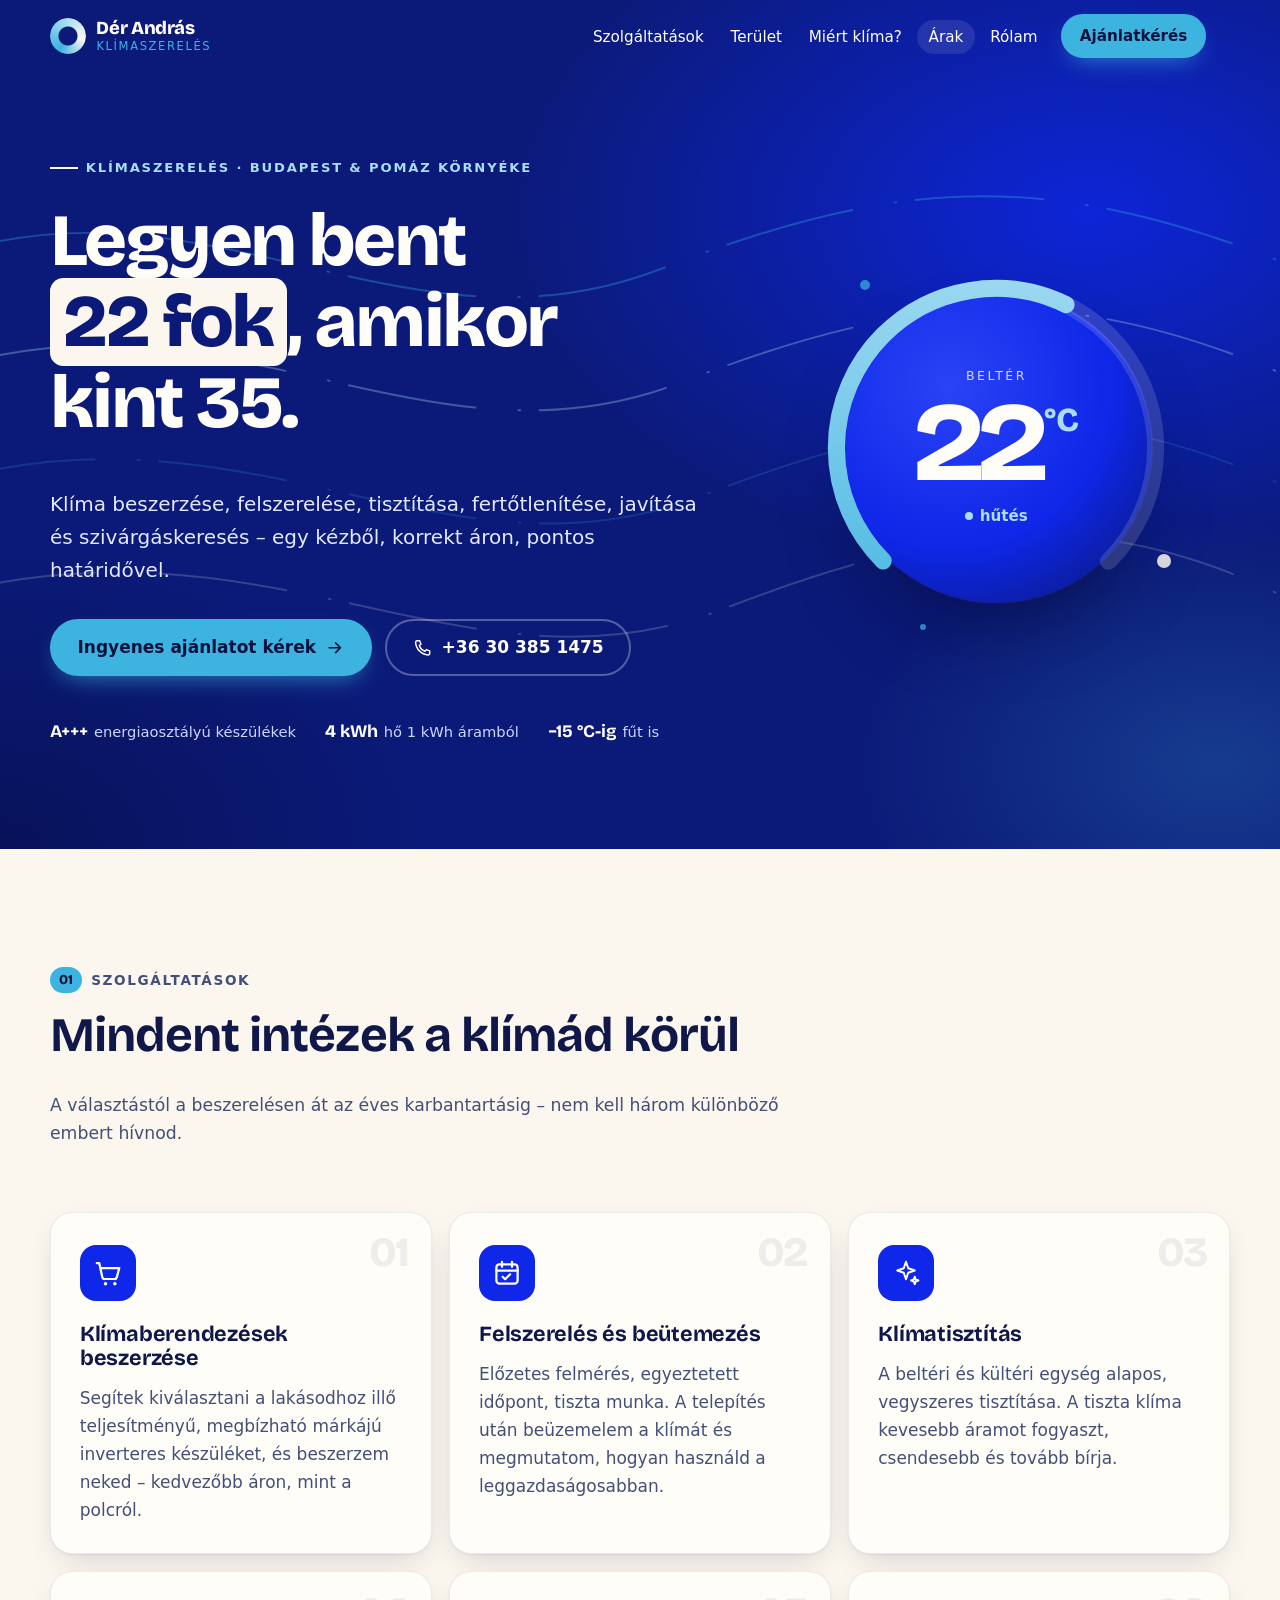
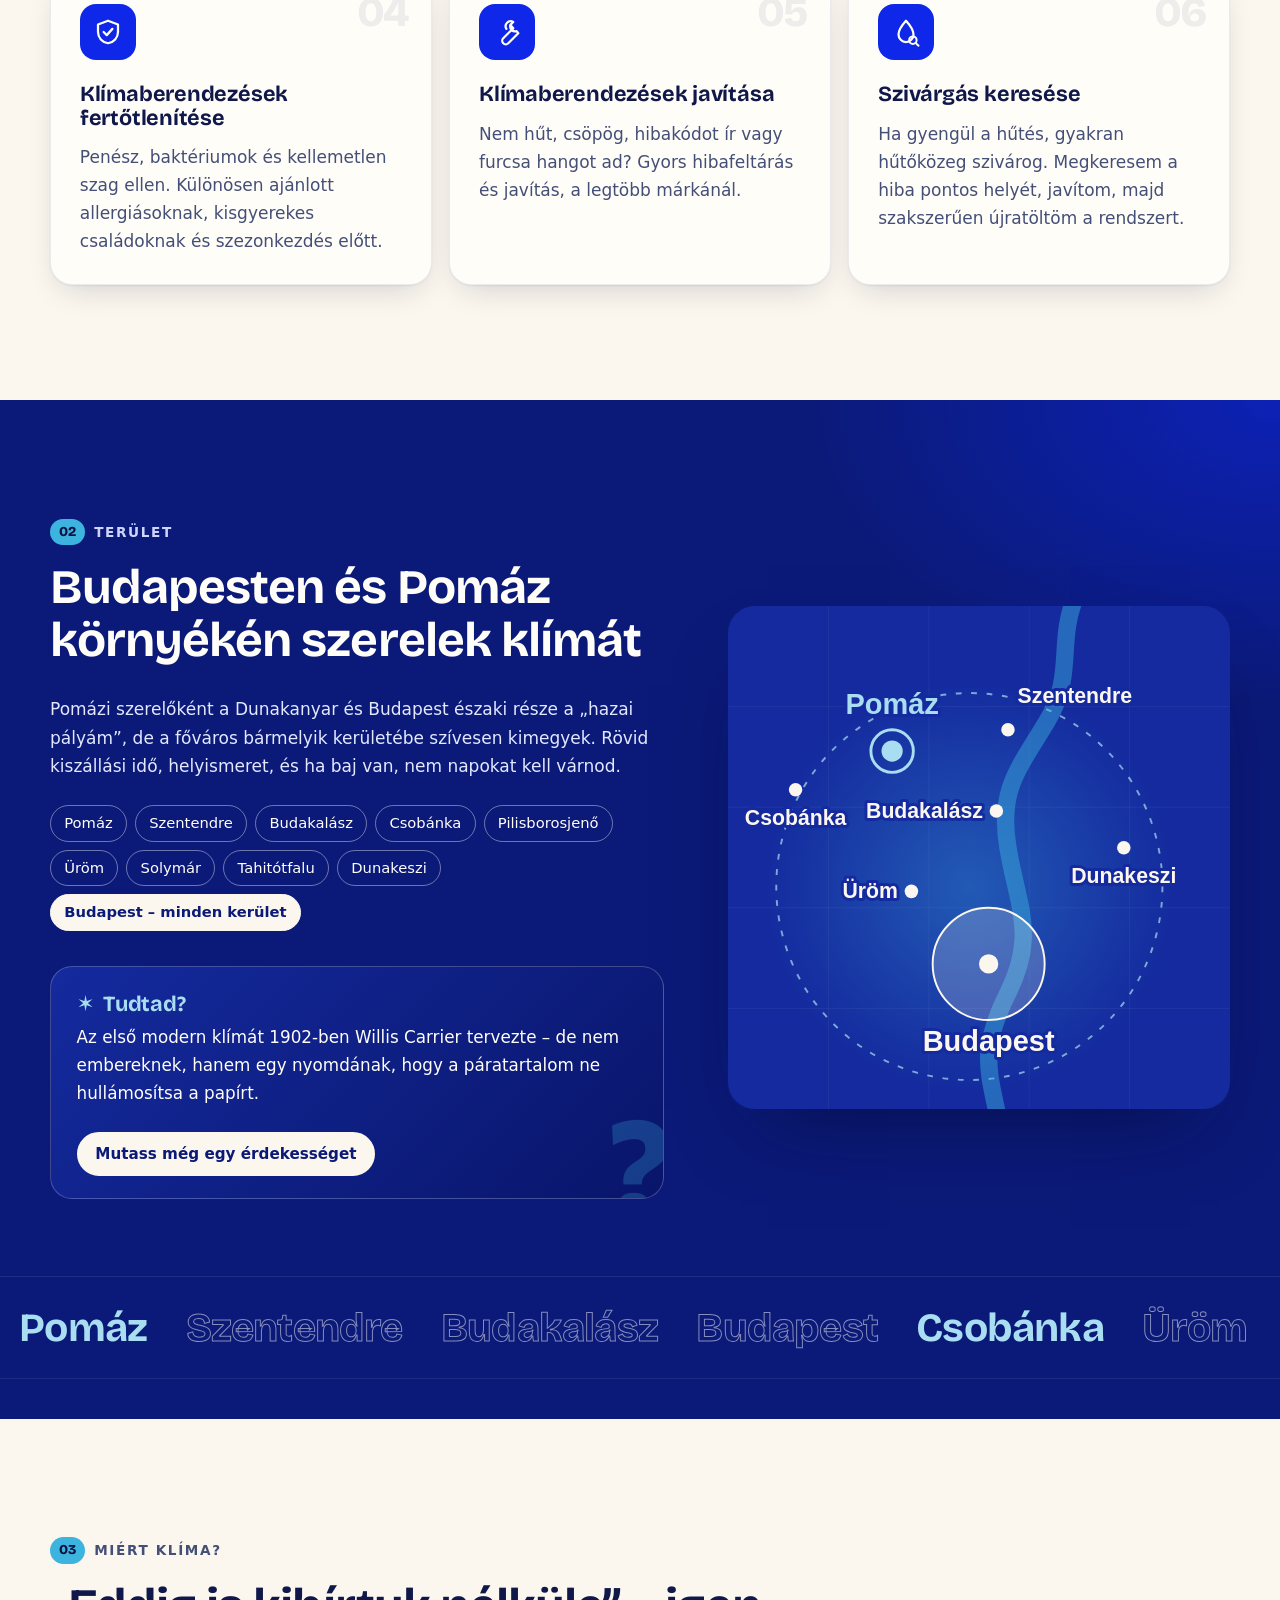
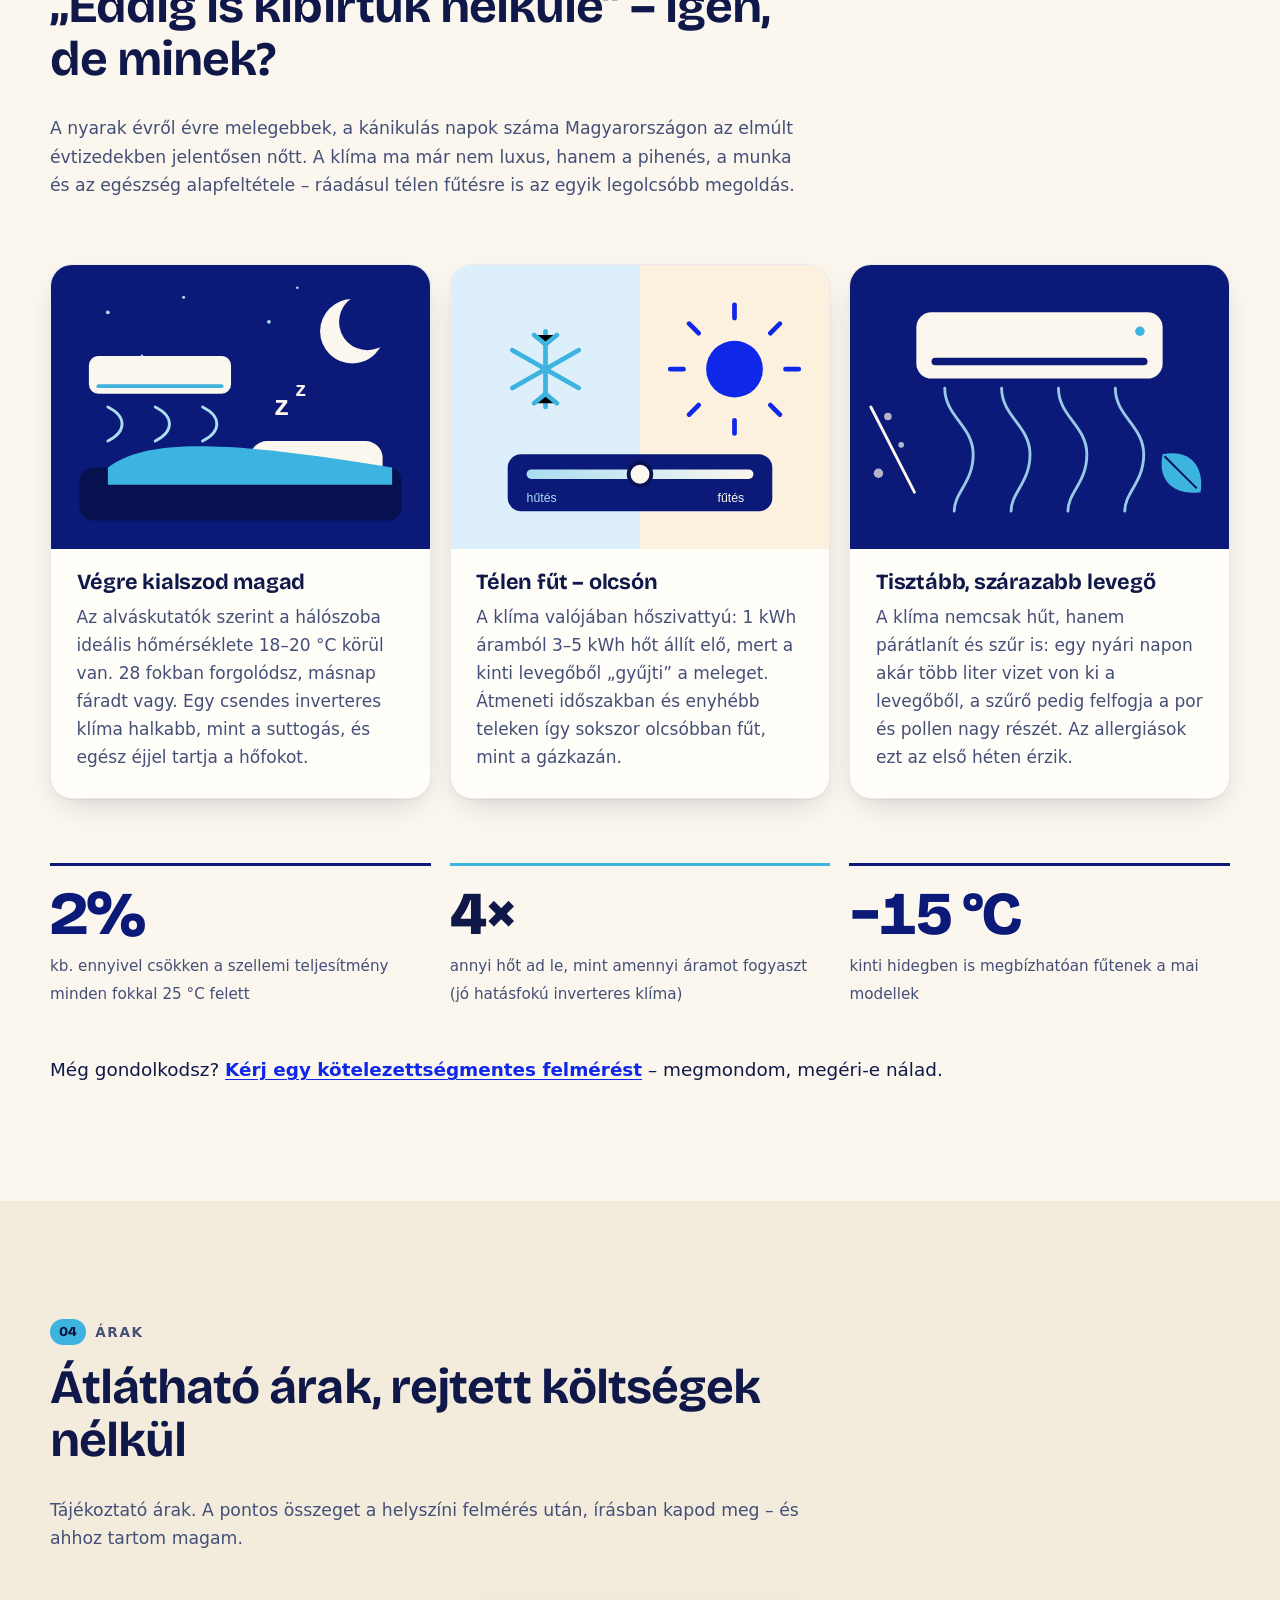
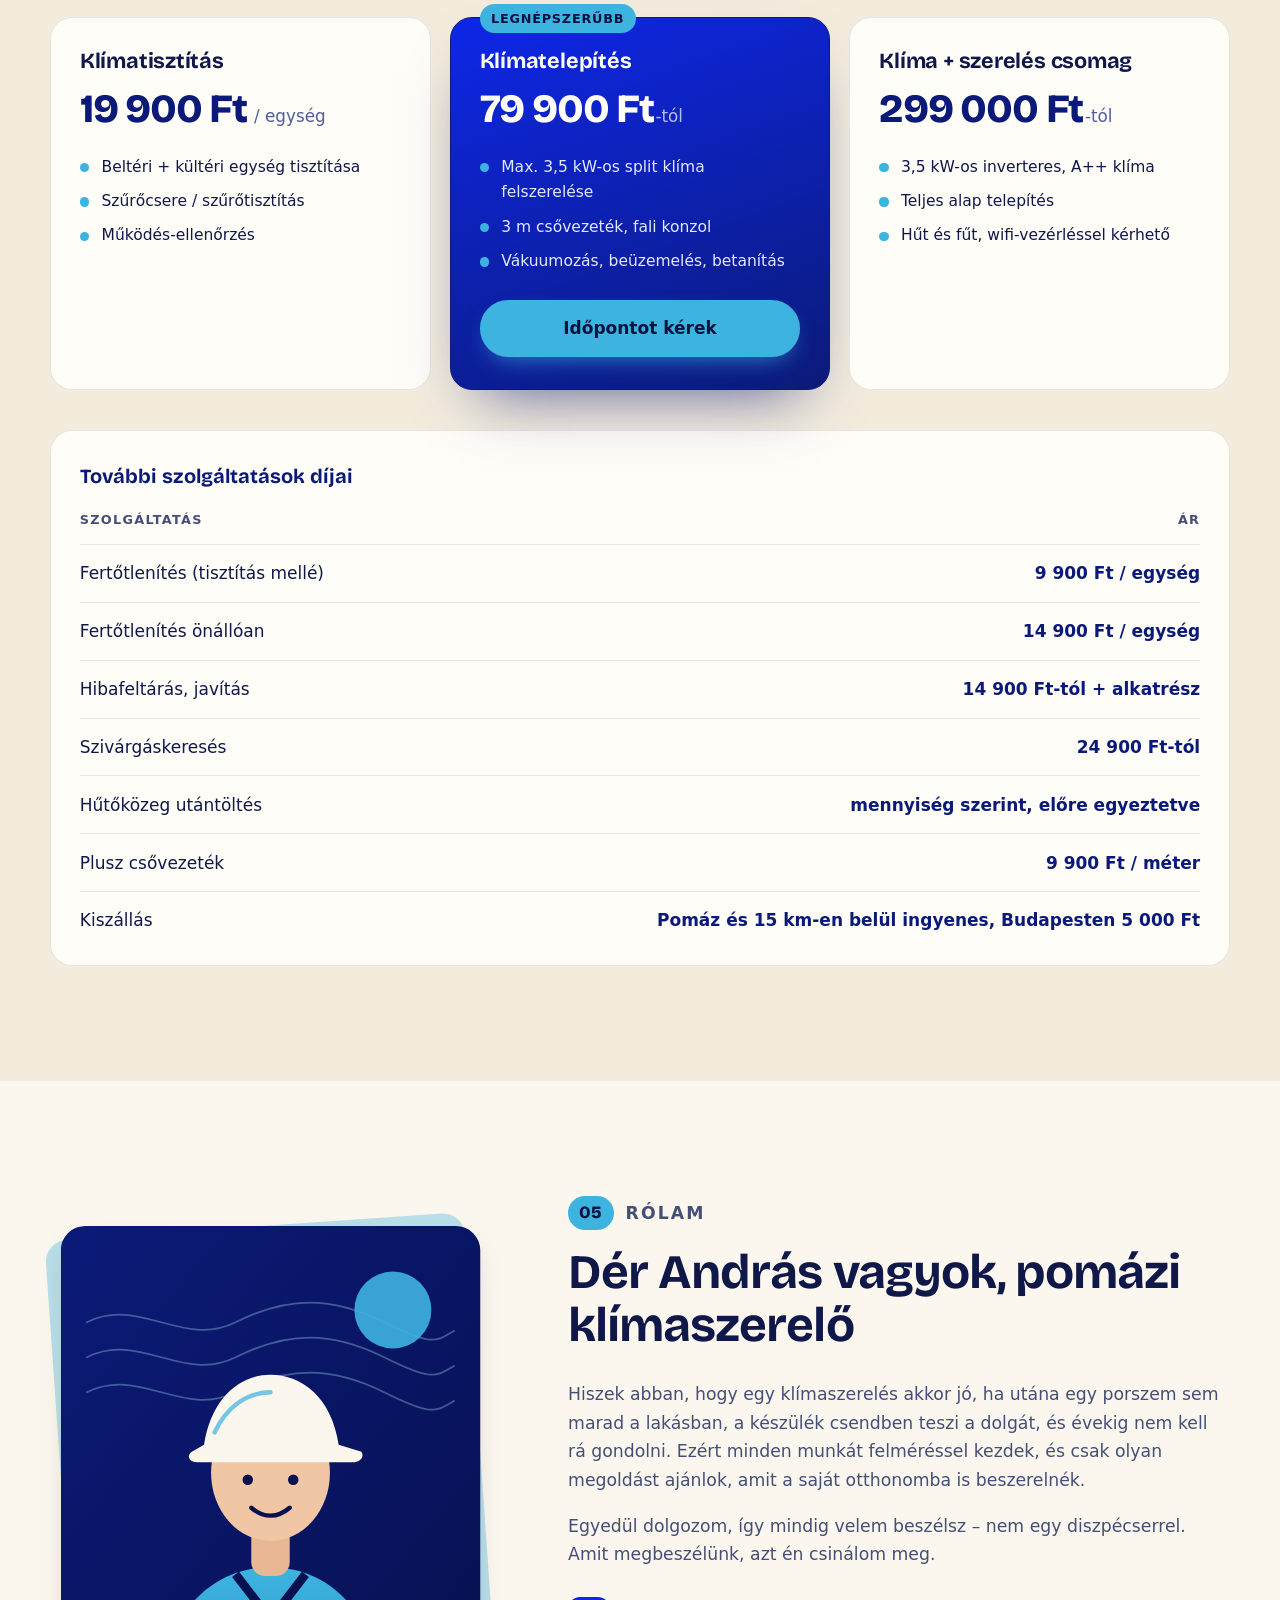
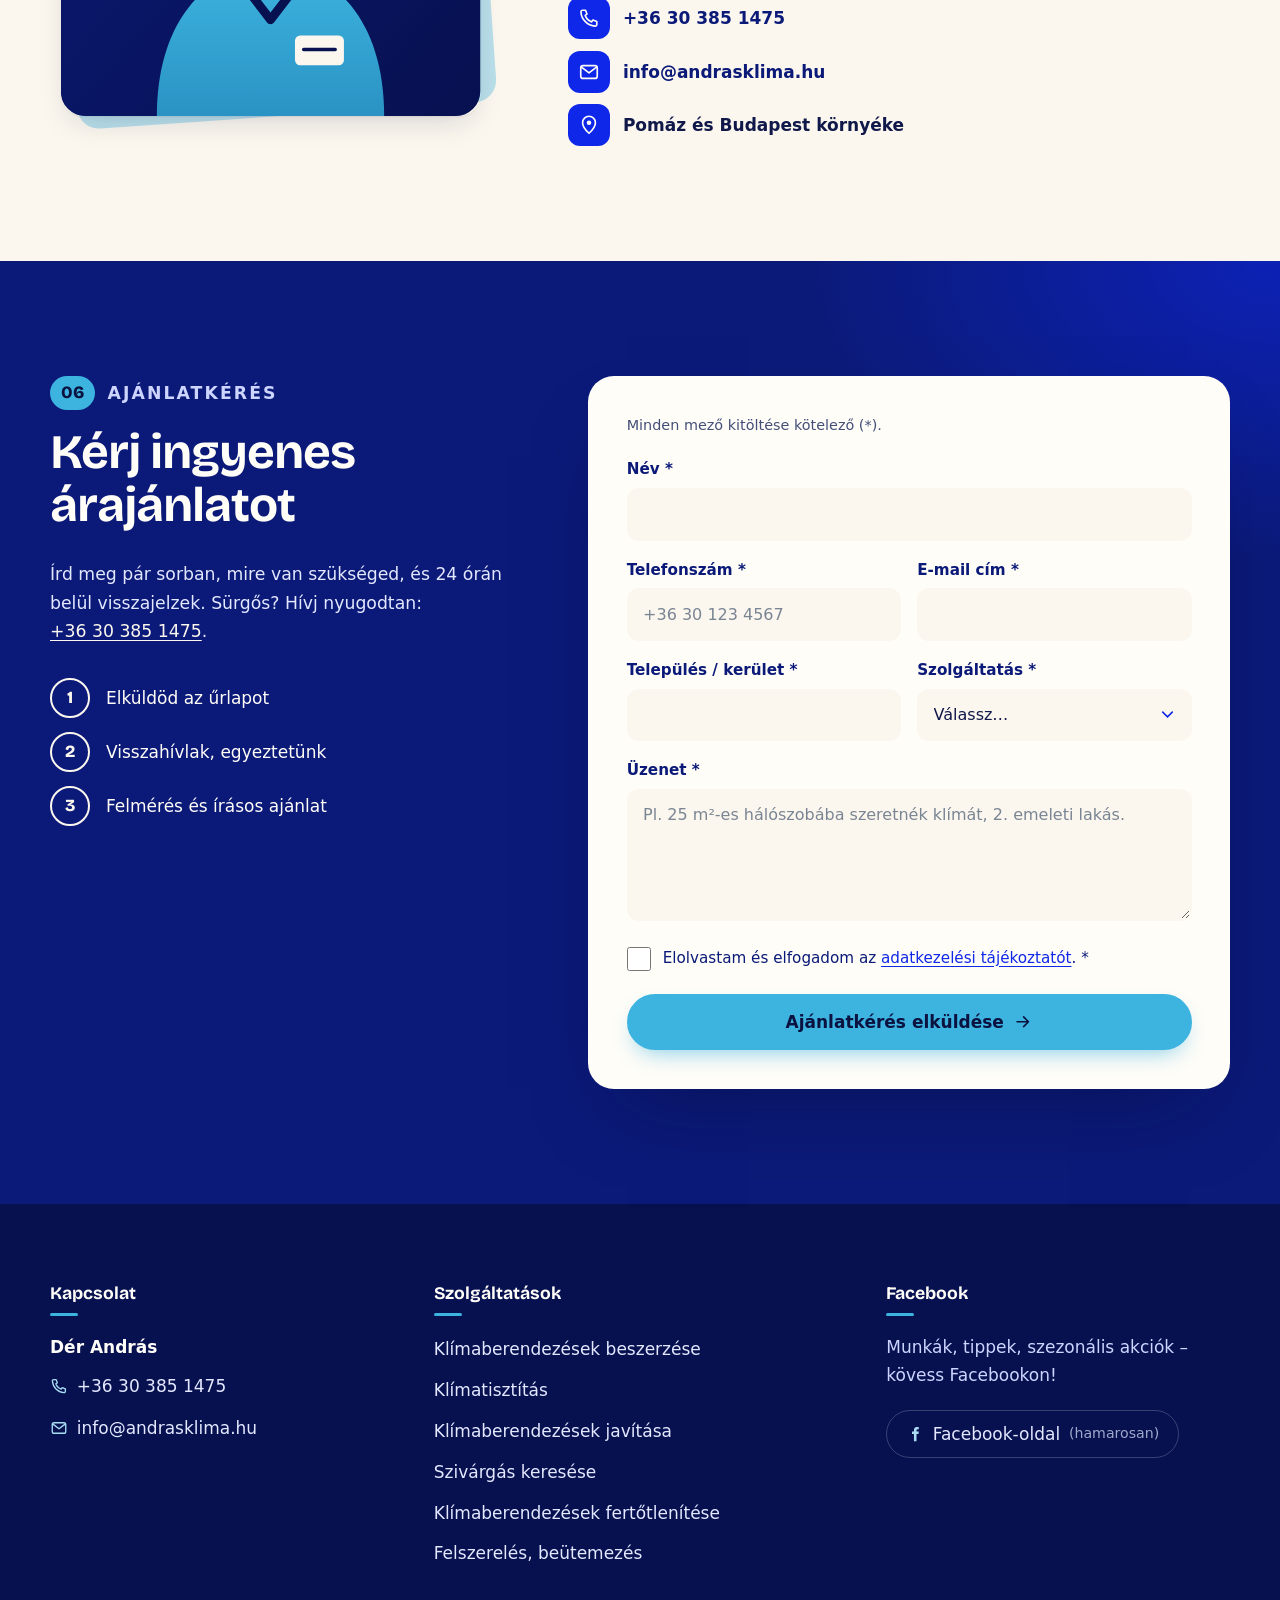
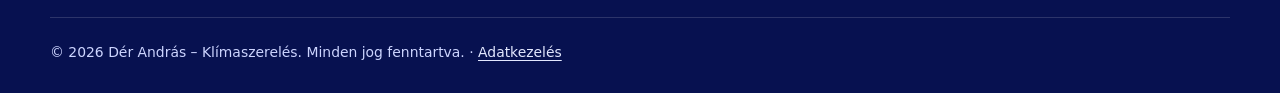
==== index.html @ cb1713b2 "Add files via upload" ====
<!DOCTYPE html>
<html lang="hu">
<head>
  <meta charset="utf-8">
  <meta name="viewport" content="width=device-width, initial-scale=1">
  <title>Klímaszerelés Budapest és Pomáz környékén | Dér András klímaszerelő</title>
  <meta name="description" content="Klíma beszerzése, szerelése, tisztítása, fertőtlenítése, javítása és szivárgáskeresés Budapesten és Pomáz környékén. Kérjen ingyenes árajánlatot Dér Andrástól!">
  <meta name="author" content="Dér András">
  <meta name="theme-color" content="#0B1A78">
  <!-- SEO: ha megvan a végleges domain, írd át mindenhol az andrasklima.hu-t -->
  <link rel="canonical" href="https://andrasklima.hu/">
  <meta property="og:type" content="website">
  <meta property="og:locale" content="hu_HU">
  <meta property="og:title" content="Klímaszerelés Budapest és Pomáz környékén – Dér András">
  <meta property="og:description" content="Beszerzés, szerelés, tisztítás, fertőtlenítés, javítás és szivárgáskeresés egy kézből.">
  <meta property="og:url" content="https://andrasklima.hu/">
  <meta property="og:image" content="https://andrasklima.hu/assets/img/social/og-image.jpg">
  <link rel="icon" href="favicon.svg" type="image/svg+xml">
  <link rel="preload" href="assets/fonts/bricolage-latin.woff2" as="font" type="font/woff2" crossorigin>
  <link rel="stylesheet" href="assets/css/style.css">
  <script>document.documentElement.classList.add('js')</script>
  <script type="application/ld+json">
  {
    "@context": "https://schema.org",
    "@type": "HVACBusiness",
    "name": "Dér András – Klímaszerelés",
    "url": "https://andrasklima.hu/",
    "telephone": "+36303851475",
    "email": "info@andrasklima.hu",
    "image": "https://andrasklima.hu/assets/img/social/og-image.jpg",
    "priceRange": "$$",
    "address": { "@type": "PostalAddress", "addressLocality": "Pomáz", "addressCountry": "HU" },
    "areaServed": ["Budapest", "Pomáz", "Szentendre", "Budakalász", "Csobánka", "Üröm", "Solymár", "Pilisborosjenő", "Tahitótfalu", "Dunakeszi"],
    "founder": { "@type": "Person", "name": "Dér András" }
  }
  </script>
</head>
<body>
  <a class="skip-link" href="#tartalom">Ugrás a tartalomra</a>

  <!-- Ikonkészlet (díszítő, a felolvasók figyelmen kívül hagyják) -->
  <svg width="0" height="0" class="sr-only" aria-hidden="true" focusable="false">
    <symbol id="i-cart" viewBox="0 0 24 24"><path d="M3 4h2l2.4 11.2a2 2 0 0 0 2 1.6h7.7a2 2 0 0 0 2-1.5L21 8H6.2" fill="none" stroke="currentColor" stroke-width="1.8" stroke-linecap="round" stroke-linejoin="round"/><circle cx="10" cy="20.5" r="1.4" fill="currentColor"/><circle cx="17.5" cy="20.5" r="1.4" fill="currentColor"/></symbol>
    <symbol id="i-sparkle" viewBox="0 0 24 24"><path d="M12 3l1.8 5.2L19 10l-5.2 1.8L12 17l-1.8-5.2L5 10l5.2-1.8zM19 15l.8 2.2L22 18l-2.2.8L19 21l-.8-2.2L16 18l2.2-.8z" fill="none" stroke="currentColor" stroke-width="1.6" stroke-linejoin="round"/></symbol>
    <symbol id="i-wrench" viewBox="0 0 24 24"><path d="M14.7 6.3a4 4 0 0 0 5 5L21 13l-8 8a2.8 2.8 0 0 1-4-4l8-8zM14.7 6.3L17 4a4 4 0 0 0-5.5 5.5" fill="none" stroke="currentColor" stroke-width="1.8" stroke-linecap="round" stroke-linejoin="round"/></symbol>
    <symbol id="i-drop" viewBox="0 0 24 24"><path d="M12 3s6 6.6 6 11a6 6 0 0 1-12 0c0-4.4 6-11 6-11z" fill="none" stroke="currentColor" stroke-width="1.8" stroke-linejoin="round"/><circle cx="17.5" cy="18.5" r="3" fill="none" stroke="currentColor" stroke-width="1.6"/><path d="M19.7 20.7L22 23" stroke="currentColor" stroke-width="1.6" stroke-linecap="round"/></symbol>
    <symbol id="i-shield" viewBox="0 0 24 24"><path d="M12 3l8 3v6c0 4.5-3.4 8.3-8 9-4.6-.7-8-4.5-8-9V6z" fill="none" stroke="currentColor" stroke-width="1.8" stroke-linejoin="round"/><path d="M8.5 12l2.5 2.5 4.5-5" fill="none" stroke="currentColor" stroke-width="1.8" stroke-linecap="round" stroke-linejoin="round"/></symbol>
    <symbol id="i-calendar" viewBox="0 0 24 24"><rect x="3.5" y="5" width="17" height="15.5" rx="2.5" fill="none" stroke="currentColor" stroke-width="1.8"/><path d="M3.5 10h17M8 3v4M16 3v4" stroke="currentColor" stroke-width="1.8" stroke-linecap="round"/><path d="M8.5 15l2 2 4-4" fill="none" stroke="currentColor" stroke-width="1.8" stroke-linecap="round" stroke-linejoin="round"/></symbol>
    <symbol id="i-phone" viewBox="0 0 24 24"><path d="M5 3.5h3.2l1.6 4.2-2 1.4a11 11 0 0 0 7.1 7.1l1.4-2 4.2 1.6V19a1.8 1.8 0 0 1-1.9 1.8A16.5 16.5 0 0 1 3.2 5.4 1.8 1.8 0 0 1 5 3.5z" fill="none" stroke="currentColor" stroke-width="1.8" stroke-linejoin="round"/></symbol>
    <symbol id="i-mail" viewBox="0 0 24 24"><rect x="3" y="5" width="18" height="14" rx="2.5" fill="none" stroke="currentColor" stroke-width="1.8"/><path d="M3.5 6.5l8.5 6.5 8.5-6.5" fill="none" stroke="currentColor" stroke-width="1.8" stroke-linejoin="round"/></symbol>
    <symbol id="i-fb" viewBox="0 0 24 24"><path d="M14 8.5V7c0-.8.5-1.2 1.2-1.2H17V2.5h-2.6C11.6 2.5 10.6 4.4 10.6 7v1.5H8V12h2.6v9.5H14V12h2.6l.5-3.5z" fill="currentColor"/></symbol>
    <symbol id="i-arrow" viewBox="0 0 24 24"><path d="M5 12h14M13 6l6 6-6 6" fill="none" stroke="currentColor" stroke-width="2" stroke-linecap="round" stroke-linejoin="round"/></symbol>
    <symbol id="i-pin" viewBox="0 0 24 24"><path d="M12 21s-7-6.2-7-11.5a7 7 0 0 1 14 0C19 14.8 12 21 12 21z" fill="none" stroke="currentColor" stroke-width="1.8"/><circle cx="12" cy="9.5" r="2.5" fill="currentColor"/></symbol>
  </svg>

  <header class="site-header" id="fejlec">
    <div class="wrap header-inner">
      <a class="logo" href="#tartalom" aria-label="Dér András Klímaszerelés – vissza az oldal tetejére">
        <span class="logo-mark" aria-hidden="true"></span>
        <span class="logo-text">Dér András<small>klímaszerelés</small></span>
      </a>

      <nav class="main-nav" id="fomenu" aria-label="Főmenü">
        <ul>
          <li><a href="#szolgaltatasok">Szolgáltatások</a></li>
          <li><a href="#terulet">Terület</a></li>
          <li><a href="#miert-klima">Miért klíma?</a></li>
          <li><a href="#arak">Árak</a></li>
          <li><a href="#rolam">Rólam</a></li>
          <li class="nav-cta-li"><a class="btn btn-small" href="#ajanlatkeres">Ajánlatkérés</a></li>
        </ul>
      </nav>

      <div class="header-tools">
        <a class="icon-btn phone-btn" href="tel:+36303851475" aria-label="Hívás: +36 30 385 1475">
          <svg aria-hidden="true" focusable="false"><use href="#i-phone"/></svg>
        </a>
        <button class="menu-toggle" type="button" aria-expanded="false" aria-controls="fomenu" aria-label="Menü megnyitása">
          <span aria-hidden="true"></span>
        </button>
      </div>
    </div>
  </header>

  <main id="tartalom" tabindex="-1">

    <!-- HERO -->
    <section class="hero" aria-labelledby="hero-cim">
      <div class="hero-air" aria-hidden="true">
        <svg viewBox="0 0 1200 600" preserveAspectRatio="none">
          <path d="M-50 180 C 200 120, 380 260, 620 190 S 1000 120, 1250 200"/>
          <path d="M-50 260 C 220 200, 400 340, 640 270 S 1020 200, 1250 280"/>
          <path d="M-50 340 C 240 280, 420 420, 660 350 S 1040 280, 1250 360"/>
          <path d="M-50 420 C 260 360, 440 500, 680 430 S 1060 360, 1250 440"/>
        </svg>
      </div>
      <div class="wrap hero-grid">
        <div class="hero-copy">
          <p class="eyebrow">Klímaszerelés · Budapest &amp; Pomáz környéke</p>
          <h1 id="hero-cim">Legyen bent <em>22&nbsp;fok</em>, amikor kint 35.</h1>
          <p class="lead">Klíma beszerzése, felszerelése, tisztítása, fertőtlenítése, javítása és szivárgáskeresés – egy kézből, korrekt áron, pontos határidővel.</p>
          <div class="hero-actions">
            <a class="btn" href="#ajanlatkeres">Ingyenes ajánlatot kérek <svg aria-hidden="true" focusable="false"><use href="#i-arrow"/></svg></a>
            <a class="btn btn-ghost" href="tel:+36303851475"><svg aria-hidden="true" focusable="false"><use href="#i-phone"/></svg> +36 30 385 1475</a>
          </div>
          <ul class="hero-facts">
            <li><strong>A+++</strong> energiaosztályú készülékek</li>
            <li><strong>4 kWh</strong> hő 1 kWh áramból</li>
            <li><strong>−15 °C-ig</strong> fűt is</li>
          </ul>
        </div>

        <div class="dial-wrap" aria-hidden="true">
          <div class="dial">
            <svg class="dial-ring" viewBox="0 0 200 200">
              <defs>
                <linearGradient id="dialg" x1="0" y1="1" x2="1" y2="0">
                  <stop offset="0" stop-color="#A9DDF2"/><stop offset="1" stop-color="#3DB3E0"/>
                </linearGradient>
              </defs>
              <circle cx="100" cy="100" r="84" class="dial-track"/>
              <circle cx="100" cy="100" r="84" class="dial-heat"/>
              <circle cx="100" cy="100" r="84" class="dial-cool" stroke="url(#dialg)"/>
            </svg>
            <div class="dial-face">
              <span class="dial-label">beltér</span>
              <span class="dial-temp"><span id="dial-num">35</span><sup>°C</sup></span>
              <span class="dial-mode"><span class="dot"></span> hűtés</span>
            </div>
            <span class="flake f1"></span><span class="flake f2"></span><span class="flake f3"></span>
          </div>
        </div>
      </div>
    </section>

    <!-- SZOLGÁLTATÁSOK -->
    <section class="section" id="szolgaltatasok" aria-labelledby="szolg-cim">
      <div class="wrap">
        <header class="section-head reveal">
          <p class="kicker"><span>01</span> Szolgáltatások</p>
          <h2 id="szolg-cim">Mindent intézek a klímád körül</h2>
          <p>A választástól a beszerelésen át az éves karbantartásig – nem kell három különböző embert hívnod.</p>
        </header>

        <ul class="service-grid" role="list">
          <li class="service-card reveal">
            <svg class="service-icon" aria-hidden="true" focusable="false"><use href="#i-cart"/></svg>
            <h3>Klímaberendezések beszerzése</h3>
            <p>Segítek kiválasztani a lakásodhoz illő teljesítményű, megbízható márkájú inverteres készüléket, és beszerzem neked – kedvezőbb áron, mint a polcról.</p>
          </li>
          <li class="service-card reveal">
            <svg class="service-icon" aria-hidden="true" focusable="false"><use href="#i-calendar"/></svg>
            <h3>Felszerelés és beütemezés</h3>
            <p>Előzetes felmérés, egyeztetett időpont, tiszta munka. A telepítés után beüzemelem a klímát és megmutatom, hogyan használd a leggazdaságosabban.</p>
          </li>
          <li class="service-card reveal">
            <svg class="service-icon" aria-hidden="true" focusable="false"><use href="#i-sparkle"/></svg>
            <h3>Klímatisztítás</h3>
            <p>A beltéri és kültéri egység alapos, vegyszeres tisztítása. A tiszta klíma kevesebb áramot fogyaszt, csendesebb és tovább bírja.</p>
          </li>
          <li class="service-card reveal">
            <svg class="service-icon" aria-hidden="true" focusable="false"><use href="#i-shield"/></svg>
            <h3>Klímaberendezések fertőtlenítése</h3>
            <p>Penész, baktériumok és kellemetlen szag ellen. Különösen ajánlott allergiásoknak, kisgyerekes családoknak és szezonkezdés előtt.</p>
          </li>
          <li class="service-card reveal">
            <svg class="service-icon" aria-hidden="true" focusable="false"><use href="#i-wrench"/></svg>
            <h3>Klímaberendezések javítása</h3>
            <p>Nem hűt, csöpög, hibakódot ír vagy furcsa hangot ad? Gyors hibafeltárás és javítás, a legtöbb márkánál.</p>
          </li>
          <li class="service-card reveal">
            <svg class="service-icon" aria-hidden="true" focusable="false"><use href="#i-drop"/></svg>
            <h3>Szivárgás keresése</h3>
            <p>Ha gyengül a hűtés, gyakran hűtőközeg szivárog. Megkeresem a hiba pontos helyét, javítom, majd szakszerűen újratöltöm a rendszert.</p>
          </li>
        </ul>
      </div>
    </section>

    <!-- TERÜLET + ÉRDEKESSÉG -->
    <section class="section section-dark" id="terulet" aria-labelledby="terulet-cim">
      <div class="wrap area-grid">
        <div class="area-copy reveal">
          <p class="kicker"><span>02</span> Terület</p>
          <h2 id="terulet-cim">Budapesten és Pomáz környékén szerelek klímát</h2>
          <p>Pomázi szerelőként a Dunakanyar és Budapest északi része a „hazai pályám”, de a főváros bármelyik kerületébe szívesen kimegyek. Rövid kiszállási idő, helyismeret, és ha baj van, nem napokat kell várnod.</p>
          <ul class="town-list" aria-label="Kiemelt települések">
            <li>Pomáz</li><li>Szentendre</li><li>Budakalász</li><li>Csobánka</li><li>Pilisborosjenő</li><li>Üröm</li><li>Solymár</li><li>Tahitótfalu</li><li>Dunakeszi</li><li>Budapest – minden kerület</li>
          </ul>

          <div class="funfact" aria-labelledby="funfact-cim">
            <h3 id="funfact-cim"><span aria-hidden="true">✶</span> Tudtad?</h3>
            <p id="funfact-text" aria-live="polite">Az első modern klímát 1902-ben Willis Carrier tervezte – de nem embereknek, hanem egy nyomdának, hogy a páratartalom ne hullámosítsa a papírt.</p>
            <button class="btn btn-small btn-ice" type="button" id="funfact-btn">Mutass még egy érdekességet</button>
          </div>
        </div>
        <figure class="area-map reveal">
          <img src="assets/img/terulet/terkep.svg" width="520" height="520" loading="lazy" decoding="async"
               alt="Vázlatos térkép a kiszállási körzetről: Pomáz, Szentendre, Budakalász, Csobánka, Üröm, Dunakeszi és Budapest.">
        </figure>
      </div>
      <div class="marquee" aria-hidden="true">
        <div class="marquee-track">
          <span>Pomáz</span><span>Szentendre</span><span>Budakalász</span><span>Budapest</span><span>Csobánka</span><span>Üröm</span><span>Solymár</span><span>Pilisborosjenő</span><span>Dunakeszi</span><span>Tahitótfalu</span>
          <span>Pomáz</span><span>Szentendre</span><span>Budakalász</span><span>Budapest</span><span>Csobánka</span><span>Üröm</span><span>Solymár</span><span>Pilisborosjenő</span><span>Dunakeszi</span><span>Tahitótfalu</span>
        </div>
      </div>
    </section>

    <!-- MIÉRT KLÍMA -->
    <section class="section" id="miert-klima" aria-labelledby="miert-cim">
      <div class="wrap">
        <header class="section-head reveal">
          <p class="kicker"><span>03</span> Miért klíma?</p>
          <h2 id="miert-cim">„Eddig is kibírtuk nélküle” – igen, de minek?</h2>
          <p>A nyarak évről évre melegebbek, a kánikulás napok száma Magyarországon az elmúlt évtizedekben jelentősen nőtt. A klíma ma már nem luxus, hanem a pihenés, a munka és az egészség alapfeltétele – ráadásul télen fűtésre is az egyik legolcsóbb megoldás.</p>
        </header>

        <div class="why-grid">
          <article class="why-card reveal">
            <img src="assets/img/miert/alvas.svg" width="400" height="300" loading="lazy" decoding="async"
                 alt="Illusztráció: éjszakai hálószoba, a klíma hűvös levegőt fúj az alvó ember felé.">
            <h3>Végre kialszod magad</h3>
            <p>Az alváskutatók szerint a hálószoba ideális hőmérséklete 18–20 °C körül van. 28 fokban forgolódsz, másnap fáradt vagy. Egy csendes inverteres klíma halkabb, mint a suttogás, és egész éjjel tartja a hőfokot.</p>
          </article>
          <article class="why-card reveal">
            <img src="assets/img/miert/futes.svg" width="400" height="300" loading="lazy" decoding="async"
                 alt="Illusztráció: egy készülék két üzemmóddal – hópehely a hűtéshez, nap a fűtéshez.">
            <h3>Télen fűt – olcsón</h3>
            <p>A klíma valójában hőszivattyú: 1 kWh áramból 3–5 kWh hőt állít elő, mert a kinti levegőből „gyűjti” a meleget. Átmeneti időszakban és enyhébb teleken így sokszor olcsóbban fűt, mint a gázkazán.</p>
          </article>
          <article class="why-card reveal">
            <img src="assets/img/miert/levego.svg" width="400" height="300" loading="lazy" decoding="async"
                 alt="Illusztráció: a klíma szűrőjén átáramló tiszta levegő, a pollen kívül marad.">
            <h3>Tisztább, szárazabb levegő</h3>
            <p>A klíma nemcsak hűt, hanem párátlanít és szűr is: egy nyári napon akár több liter vizet von ki a levegőből, a szűrő pedig felfogja a por és pollen nagy részét. Az allergiások ezt az első héten érzik.</p>
          </article>
        </div>

        <ul class="stat-row reveal" role="list">
          <li><span class="stat-num" data-count="2" data-suffix="%">0%</span><span class="stat-label">kb. ennyivel csökken a szellemi teljesítmény minden fokkal 25 °C felett</span></li>
          <li><span class="stat-num" data-count="4" data-suffix="×">0×</span><span class="stat-label">annyi hőt ad le, mint amennyi áramot fogyaszt (jó hatásfokú inverteres klíma)</span></li>
          <li><span class="stat-num" data-count="15" data-prefix="−" data-suffix=" °C">0 °C</span><span class="stat-label">kinti hidegben is megbízhatóan fűtenek a mai modellek</span></li>
        </ul>
        <p class="why-cta reveal">Még gondolkodsz? <a href="#ajanlatkeres">Kérj egy kötelezettségmentes felmérést</a> – megmondom, megéri-e nálad.</p>
      </div>
    </section>

    <!-- ÁRAK -->
    <section class="section section-paper" id="arak" aria-labelledby="arak-cim">
      <div class="wrap">
        <header class="section-head reveal">
          <p class="kicker"><span>04</span> Árak</p>
          <h2 id="arak-cim">Átlátható árak, rejtett költségek nélkül</h2>
          <p>Tájékoztató árak. A pontos összeget a helyszíni felmérés után, írásban kapod meg – és ahhoz tartom magam.</p>
        </header>

        <div class="price-grid">
          <article class="price-card reveal">
            <h3>Klímatisztítás</h3>
            <p class="price">19 900 Ft<span class="from"> / egység</span></p>
            <ul>
              <li>Beltéri + kültéri egység tisztítása</li>
              <li>Szűrőcsere / szűrőtisztítás</li>
              <li>Működés-ellenőrzés</li>
            </ul>
          </article>
          <article class="price-card price-card-featured reveal">
            <p class="badge">Legnépszerűbb</p>
            <h3>Klímatelepítés</h3>
            <p class="price">79 900 Ft<span class="from">-tól</span></p>
            <ul>
              <li>Max. 3,5 kW-os split klíma felszerelése</li>
              <li>3 m csővezeték, fali konzol</li>
              <li>Vákuumozás, beüzemelés, betanítás</li>
            </ul>
            <a class="btn" href="#ajanlatkeres">Időpontot kérek</a>
          </article>
          <article class="price-card reveal">
            <h3>Klíma + szerelés csomag</h3>
            <p class="price">299 000 Ft<span class="from">-tól</span></p>
            <ul>
              <li>3,5 kW-os inverteres, A++ klíma</li>
              <li>Teljes alap telepítés</li>
              <li>Hűt és fűt, wifi-vezérléssel kérhető</li>
            </ul>
          </article>
        </div>

        <div class="table-wrap reveal">
          <table class="price-table">
            <caption>További szolgáltatások díjai</caption>
            <thead>
              <tr><th scope="col">Szolgáltatás</th><th scope="col">Ár</th></tr>
            </thead>
            <tbody>
              <tr><th scope="row">Fertőtlenítés (tisztítás mellé)</th><td>9 900 Ft / egység</td></tr>
              <tr><th scope="row">Fertőtlenítés önállóan</th><td>14 900 Ft / egység</td></tr>
              <tr><th scope="row">Hibafeltárás, javítás</th><td>14 900 Ft-tól + alkatrész</td></tr>
              <tr><th scope="row">Szivárgáskeresés</th><td>24 900 Ft-tól</td></tr>
              <tr><th scope="row">Hűtőközeg utántöltés</th><td>mennyiség szerint, előre egyeztetve</td></tr>
              <tr><th scope="row">Plusz csővezeték</th><td>9 900 Ft / méter</td></tr>
              <tr><th scope="row">Kiszállás</th><td>Pomáz és 15 km-en belül ingyenes, Budapesten 5 000 Ft</td></tr>
            </tbody>
          </table>
        </div>
      </div>
    </section>

    <!-- RÓLAM -->
    <section class="section" id="rolam" aria-labelledby="rolam-cim">
      <div class="wrap about-grid">
        <figure class="about-photo reveal">
          <img src="assets/img/rolam/andras.svg" width="480" height="560" loading="lazy" decoding="async"
               alt="Dér András klímaszerelő portréja (illusztráció)">
        </figure>
        <div class="about-copy reveal">
          <p class="kicker"><span>05</span> Rólam</p>
          <h2 id="rolam-cim">Dér András vagyok, pomázi klímaszerelő</h2>
          <p>Hiszek abban, hogy egy klímaszerelés akkor jó, ha utána egy porszem sem marad a lakásban, a készülék csendben teszi a dolgát, és évekig nem kell rá gondolni. Ezért minden munkát felméréssel kezdek, és csak olyan megoldást ajánlok, amit a saját otthonomba is beszerelnék.</p>
          <p>Egyedül dolgozom, így mindig velem beszélsz – nem egy diszpécserrel. Amit megbeszélünk, azt én csinálom meg.</p>
          <ul class="contact-list" role="list">
            <li><svg aria-hidden="true" focusable="false"><use href="#i-phone"/></svg><a href="tel:+36303851475">+36 30 385 1475</a></li>
            <li><svg aria-hidden="true" focusable="false"><use href="#i-mail"/></svg><a href="mailto:info@andrasklima.hu">info@andrasklima.hu</a></li>
            <li><svg aria-hidden="true" focusable="false"><use href="#i-pin"/></svg><span>Pomáz és Budapest környéke</span></li>
          </ul>
        </div>
      </div>
    </section>

    <!-- AJÁNLATKÉRÉS -->
    <section class="section section-dark" id="ajanlatkeres" aria-labelledby="ajanlat-cim">
      <div class="wrap form-grid">
        <div class="form-intro reveal">
          <p class="kicker"><span>06</span> Ajánlatkérés</p>
          <h2 id="ajanlat-cim">Kérj ingyenes árajánlatot</h2>
          <p>Írd meg pár sorban, mire van szükséged, és 24 órán belül visszajelzek. Sürgős? Hívj nyugodtan: <a href="tel:+36303851475">+36 30 385 1475</a>.</p>
          <ol class="steps">
            <li>Elküldöd az űrlapot</li>
            <li>Visszahívlak, egyeztetünk</li>
            <li>Felmérés és írásos ajánlat</li>
          </ol>
        </div>

        <div class="form-card reveal">
          <form id="ajanlat-form" action="send.php" method="post" novalidate>
            <p class="form-note">Minden mező kitöltése kötelező <span aria-hidden="true">(*)</span>.</p>

            <div class="field">
              <label for="nev">Név <span aria-hidden="true">*</span></label>
              <input id="nev" name="nev" type="text" autocomplete="name" required minlength="2" maxlength="80" aria-describedby="nev-hiba">
              <p class="field-error" id="nev-hiba"></p>
            </div>

            <div class="field-row">
              <div class="field">
                <label for="telefon">Telefonszám <span aria-hidden="true">*</span></label>
                <input id="telefon" name="telefon" type="tel" autocomplete="tel" inputmode="tel" required pattern="[0-9 \+\(\)\/\-]{7,20}" placeholder="+36 30 123 4567" aria-describedby="telefon-hiba">
                <p class="field-error" id="telefon-hiba"></p>
              </div>
              <div class="field">
                <label for="email">E-mail cím <span aria-hidden="true">*</span></label>
                <input id="email" name="email" type="email" autocomplete="email" required maxlength="120" aria-describedby="email-hiba">
                <p class="field-error" id="email-hiba"></p>
              </div>
            </div>

            <div class="field-row">
              <div class="field">
                <label for="telepules">Település / kerület <span aria-hidden="true">*</span></label>
                <input id="telepules" name="telepules" type="text" autocomplete="address-level2" required maxlength="80" aria-describedby="telepules-hiba">
                <p class="field-error" id="telepules-hiba"></p>
              </div>
              <div class="field">
                <label for="szolgaltatas">Szolgáltatás <span aria-hidden="true">*</span></label>
                <select id="szolgaltatas" name="szolgaltatas" required aria-describedby="szolgaltatas-hiba">
                  <option value="">Válassz…</option>
                  <option>Klímaberendezés beszerzése</option>
                  <option>Klíma felszerelése, beütemezése</option>
                  <option>Klímatisztítás</option>
                  <option>Klíma fertőtlenítése</option>
                  <option>Klíma javítása</option>
                  <option>Szivárgás keresése</option>
                  <option>Egyéb / még nem tudom</option>
                </select>
                <p class="field-error" id="szolgaltatas-hiba"></p>
              </div>
            </div>

            <div class="field">
              <label for="uzenet">Üzenet <span aria-hidden="true">*</span></label>
              <textarea id="uzenet" name="uzenet" rows="4" required minlength="10" maxlength="2000" placeholder="Pl. 25 m²-es hálószobába szeretnék klímát, 2. emeleti lakás." aria-describedby="uzenet-hiba"></textarea>
              <p class="field-error" id="uzenet-hiba"></p>
            </div>

            <!-- Spamcsapda: embereknek rejtett mező. Ha ki van töltve, robot küldte. -->
            <div class="hp-field" aria-hidden="true">
              <label for="weboldal">Weboldal (ezt hagyd üresen)</label>
              <input id="weboldal" name="weboldal" type="text" tabindex="-1" autocomplete="off">
            </div>
            <input type="hidden" name="ts" id="ts" value="">

            <div class="field field-check">
              <input id="adatkezeles" name="adatkezeles" type="checkbox" value="igen" required aria-describedby="adatkezeles-hiba">
              <label for="adatkezeles">Elolvastam és elfogadom az <a href="adatkezeles.html">adatkezelési tájékoztatót</a>. <span aria-hidden="true">*</span></label>
              <p class="field-error" id="adatkezeles-hiba"></p>
            </div>

            <button class="btn btn-block" type="submit" id="kuldes-gomb">
              <span class="btn-label">Ajánlatkérés elküldése</span>
              <svg aria-hidden="true" focusable="false"><use href="#i-arrow"/></svg>
            </button>
            <p class="form-status" id="form-status" role="status" aria-live="polite"></p>
          </form>

          <div class="form-success" id="form-success" tabindex="-1" hidden>
            <div class="success-icon" aria-hidden="true">
              <svg viewBox="0 0 52 52"><circle cx="26" cy="26" r="24"/><path d="M15 27l7 7 15-16"/></svg>
            </div>
            <h3>Köszönöm, megkaptam az üzeneted!</h3>
            <p>24 órán belül jelentkezem a megadott telefonszámon vagy e-mailben. Ha sürgős, hívj: <a href="tel:+36303851475">+36 30 385 1475</a>.</p>
            <button class="btn btn-small btn-ice" type="button" id="uj-uzenet">Új üzenet írása</button>
          </div>
        </div>
      </div>
    </section>
  </main>

  <footer class="site-footer">
    <div class="wrap footer-grid">
      <section aria-labelledby="f-kapcsolat">
        <h2 id="f-kapcsolat" class="footer-title">Kapcsolat</h2>
        <ul role="list">
          <li><strong>Dér András</strong></li>
          <li><a href="tel:+36303851475"><svg aria-hidden="true" focusable="false"><use href="#i-phone"/></svg>+36 30 385 1475</a></li>
          <li><a href="mailto:info@andrasklima.hu"><svg aria-hidden="true" focusable="false"><use href="#i-mail"/></svg>info@andrasklima.hu</a></li>
        </ul>
      </section>
      <section aria-labelledby="f-szolg">
        <h2 id="f-szolg" class="footer-title">Szolgáltatások</h2>
        <ul role="list">
          <li><a href="#szolgaltatasok">Klímaberendezések beszerzése</a></li>
          <li><a href="#szolgaltatasok">Klímatisztítás</a></li>
          <li><a href="#szolgaltatasok">Klímaberendezések javítása</a></li>
          <li><a href="#szolgaltatasok">Szivárgás keresése</a></li>
          <li><a href="#szolgaltatasok">Klímaberendezések fertőtlenítése</a></li>
          <li><a href="#szolgaltatasok">Felszerelés, beütemezés</a></li>
        </ul>
      </section>
      <section aria-labelledby="f-fb">
        <h2 id="f-fb" class="footer-title">Facebook</h2>
        <p>Munkák, tippek, szezonális akciók – kövess Facebookon!</p>
        <!-- FACEBOOK: ide írd be a végleges linket a href-be -->
        <a class="fb-link" href="#" aria-label="Dér András Klímaszerelés Facebook-oldala (hamarosan)">
          <svg aria-hidden="true" focusable="false"><use href="#i-fb"/></svg> Facebook-oldal <small>(hamarosan)</small>
        </a>
      </section>
    </div>
    <div class="wrap copyright">
      <p>© <span id="ev">2026</span> Dér András – Klímaszerelés. Minden jog fenntartva. · <a href="adatkezeles.html">Adatkezelés</a></p>
    </div>
  </footer>

  <script src="assets/js/main.js" defer></script>
</body>
</html>
---- assets/css/style.css ----
/* =========================================================
   Dér András – Klímaszerelés | egyetlen stíluslap
   Tartalom: 1. Alapok  2. Fejléc  3. Hero  4. Szekciók
   5. Szolgáltatások  6. Terület  7. Miért klíma  8. Árak
   9. Rólam  10. Űrlap  11. Lábléc  12. Animációk  13. Reszponzív
   ========================================================= */

@font-face {
  font-family: "Bricolage";
  src: url("../fonts/bricolage-latin.woff2") format("woff2");
  font-weight: 200 800; font-display: swap;
  unicode-range: U+0000-00FF, U+0131, U+0152-0153, U+02BB-02BC, U+02C6, U+02DA, U+02DC, U+2000-206F, U+20AC, U+2122, U+2191, U+2193, U+2212, U+2215, U+FEFF, U+FFFD;
}
@font-face {
  font-family: "Bricolage";
  src: url("../fonts/bricolage-latin-ext.woff2") format("woff2");
  font-weight: 200 800; font-display: swap;
  unicode-range: U+0100-02BA, U+02BD-02C5, U+02C7-02CC, U+02CE-02D7, U+02DD-02FF, U+1E00-1E9F, U+20A0-20AB, U+20AD-20C0, U+2C60-2C7F, U+A720-A7FF;
}

/* ---------- 1. Alapok ---------- */
:root {
  /* Márkaszínek – ha változtatnál, itt elég */
  --ink: #0B1A78;          /* mély sötétkék (hátterek, címsorok) */
  --ink-2: #09156A;        /* még mélyebb */
  --ink-3: #142A9E;        /* sötétkék, világosabb */
  --ink-deep: #071150;     /* lábléc */
  --brand: #0E27E8;        /* élénk márkakék (kiemelések) */
  --ice: #3DB3E0;          /* világoskék (kiemelés) */
  --ice-soft: #A9DDF2;     /* világoskék, halvány */
  --teal: #3DB3E0;
  --teal-text: #0E27E8;    /* linkek világos háttéren */
  --heat: #3DB3E0;         /* kiemelő gombszín */
  --heat-dark: #0E27E8;
  --on-accent: #0A1240;    /* szöveg világoskék háttéren */
  --paper: #FBF7EE;        /* krémfehér */
  --paper-2: #F3ECDD;      /* krém, sötétebb */
  --white: #FFFDF8;
  --text: #10184A;
  --muted: #444F78;
  --on-dark: #E3E8FF;      /* szöveg kék háttéren */
  --on-dark-muted: #CDD5FF;
  --danger: #B42318;
  --focus: #0E27E8;
  --radius: 22px;
  --radius-sm: 12px;
  --shadow: 0 1px 2px rgba(16,24,74,.06), 0 12px 32px -12px rgba(16,24,74,.22);
  --font-head: "Bricolage", ui-sans-serif, system-ui, "Segoe UI", sans-serif;
  --font-body: ui-sans-serif, system-ui, -apple-system, "Segoe UI", Roboto, "Helvetica Neue", Arial, sans-serif;
  --wrap: 1180px;
  --header-h: 72px;
}

*, *::before, *::after { box-sizing: border-box; }
html { scroll-behavior: smooth; scroll-padding-top: calc(var(--header-h) + 12px); -webkit-text-size-adjust: 100%; }
body {
  margin: 0; font-family: var(--font-body); font-size: clamp(1rem, .96rem + .2vw, 1.0625rem);
  line-height: 1.65; color: var(--text); background: var(--paper);
  -webkit-font-smoothing: antialiased; overflow-x: hidden;
}
img, svg { display: block; max-width: 100%; height: auto; }
h1, h2, h3 { font-family: var(--font-head); line-height: 1.1; margin: 0 0 .6em; letter-spacing: -.02em; font-weight: 700; }
h1 { font-size: clamp(2.4rem, 1.4rem + 4.6vw, 4.6rem); font-weight: 800; letter-spacing: -.035em; }
h2 { font-size: clamp(1.9rem, 1.3rem + 2.4vw, 3rem); }
h3 { font-size: clamp(1.15rem, 1.05rem + .4vw, 1.35rem); letter-spacing: -.01em; }
p { margin: 0 0 1em; }
a { color: var(--teal-text); text-underline-offset: 3px; }
a[href^="tel:"] { white-space: nowrap; }
a:hover { text-decoration-thickness: 2px; }
ul, ol { margin: 0; padding: 0; }
ul[role="list"], .town-list, .hero-facts, .main-nav ul, .price-card ul { list-style: none; }
figure { margin: 0; }
button { font: inherit; cursor: pointer; }

:focus-visible { outline: 3px solid var(--focus); outline-offset: 3px; border-radius: 6px; }
.sr-only { position: absolute !important; width: 1px; height: 1px; overflow: hidden; clip: rect(0 0 0 0); white-space: nowrap; }
.skip-link {
  position: absolute; left: 12px; top: -60px; z-index: 100; background: var(--ice); color: var(--on-accent);
  padding: .7em 1.1em; border-radius: 10px; font-weight: 700; text-decoration: none; transition: top .2s;
}
.skip-link:focus { top: 12px; }
main:focus { outline: none; }

.wrap { width: min(100% - 2.5rem, var(--wrap)); margin-inline: auto; }

/* Gombok */
.btn {
  display: inline-flex; align-items: center; justify-content: center; gap: .55em;
  background: var(--ice); color: var(--on-accent); font-weight: 700; text-decoration: none;
  padding: .95em 1.5em; border-radius: 999px; border: 2px solid var(--heat);
  transition: transform .25s cubic-bezier(.2,.8,.2,1), box-shadow .25s, background .25s;
  box-shadow: 0 10px 24px -10px rgba(61,179,224,.75); min-height: 48px; line-height: 1.2;
}
.btn svg { width: 1.15em; height: 1.15em; transition: transform .25s; }
.btn:hover { transform: translateY(-2px); box-shadow: 0 16px 30px -12px rgba(61,179,224,.9); text-decoration: none; }
.btn:hover svg { transform: translateX(3px); }
.btn:active { transform: translateY(0); }
.btn-ghost { background: transparent; color: var(--white); border-color: rgba(255,255,255,.3); box-shadow: none; }
.btn-ghost:hover { border-color: var(--paper); box-shadow: none; }
.btn-ghost:hover svg { transform: none; }
.btn-small { padding: .6em 1.1em; font-size: .95rem; min-height: 44px; }
.btn-ice { background: var(--paper); border-color: var(--paper); color: var(--ink); box-shadow: none; }
.btn-block { width: 100%; }

/* ---------- 2. Fejléc ---------- */
.site-header {
  --focus: var(--paper);
  position: fixed; inset: 0 0 auto; z-index: 50; height: var(--header-h);
  color: var(--white); transition: background .3s, box-shadow .3s;
}
.site-header.is-scrolled { background: rgba(11,26,120,.94); backdrop-filter: blur(12px); -webkit-backdrop-filter: blur(12px); box-shadow: 0 8px 30px -18px rgba(5,10,60,.6); }
.header-inner { height: 100%; display: flex; align-items: center; gap: 1.5rem; }
.logo { display: flex; align-items: center; gap: .65rem; color: inherit; text-decoration: none; margin-right: auto; }
.logo-mark {
  width: 36px; height: 36px; border-radius: 50%; flex: none;
  background: conic-gradient(from 210deg, var(--ice), var(--ice-soft) 40%, var(--paper) 70%, var(--ice));
  -webkit-mask: radial-gradient(circle, transparent 9px, #000 10px); mask: radial-gradient(circle, transparent 9px, #000 10px);
  animation: spin 14s linear infinite;
}
.logo-text { font-family: var(--font-head); font-weight: 800; font-size: 1.15rem; line-height: 1; letter-spacing: -.02em; }
.logo-text small { display: block; font-family: var(--font-body); font-weight: 500; font-size: .72rem; letter-spacing: .14em; text-transform: uppercase; color: var(--ice); margin-top: 4px; }

.main-nav ul { display: flex; align-items: center; gap: .25rem; }
.main-nav a:not(.btn) {
  color: var(--white); text-decoration: none; font-weight: 500; font-size: .95rem; padding: .5em .75em; border-radius: 999px;
  position: relative; transition: background .2s;
}
.main-nav a:not(.btn):hover, .main-nav a[aria-current="true"] { background: rgba(255,255,255,.1); }
.nav-cta-li { margin-left: .5rem; }

.header-tools { display: flex; align-items: center; gap: .4rem; }
.icon-btn {
  width: 44px; height: 44px; border-radius: 50%; display: grid; place-items: center;
  background: rgba(255,255,255,.08); border: 1px solid rgba(255,255,255,.16); color: var(--white); transition: background .2s;
}
.icon-btn svg { width: 20px; height: 20px; }
.icon-btn:hover { background: rgba(255,255,255,.18); }
.phone-btn { display: none; }
.menu-toggle { display: none; width: 44px; height: 44px; border: 0; background: transparent; position: relative; color: var(--white); }
.menu-toggle span, .menu-toggle span::before, .menu-toggle span::after {
  position: absolute; left: 11px; width: 22px; height: 2px; background: currentColor; border-radius: 2px; transition: transform .3s, top .3s, opacity .2s;
}
.menu-toggle span { top: 21px; }
.menu-toggle span::before, .menu-toggle span::after { content: ""; left: 0; }
.menu-toggle span::before { top: -7px; }
.menu-toggle span::after { top: 7px; }
.menu-toggle[aria-expanded="true"] span { background: transparent; }
.menu-toggle[aria-expanded="true"] span::before { top: 0; transform: rotate(45deg); background: var(--white); }
.menu-toggle[aria-expanded="true"] span::after { top: 0; transform: rotate(-45deg); background: var(--white); }

/* ---------- 3. Hero ---------- */
.hero {
  --focus: var(--paper);
  position: relative; overflow: hidden; color: var(--white);
  background:
    radial-gradient(900px 560px at 85% 25%, rgba(14,39,232,.85), transparent 65%),
    radial-gradient(600px 400px at 95% 90%, rgba(61,179,224,.22), transparent 60%),
    radial-gradient(700px 500px at 0% 100%, rgba(5,10,60,.5), transparent 60%),
    var(--ink);
  padding: calc(var(--header-h) + clamp(2.5rem, 6vw, 5.5rem)) 0 clamp(4rem, 8vw, 7rem);
}
.hero-air { position: absolute; inset: 0; pointer-events: none; opacity: .6; }
.hero-air svg { width: 100%; height: 100%; }
.hero-air path {
  fill: none; stroke: var(--ice); stroke-width: 1.4; stroke-linecap: round;
  stroke-dasharray: 2 18 120 40; animation: airflow 9s linear infinite; opacity: .55;
}
.hero-air path:nth-child(2) { animation-duration: 12s; stroke: var(--ice-soft); }
.hero-air path:nth-child(3) { animation-duration: 10s; animation-direction: reverse; opacity: .3; }
.hero-air path:nth-child(4) { animation-duration: 14s; stroke: var(--paper); opacity: .3; }

.hero-grid { position: relative; display: grid; grid-template-columns: 1.25fr .9fr; gap: clamp(2rem, 5vw, 4rem); align-items: center; }
.eyebrow {
  display: inline-flex; align-items: center; gap: .6em; font-size: .82rem; font-weight: 600; letter-spacing: .14em; text-transform: uppercase;
  color: var(--ice-soft); margin-bottom: 1.4rem;
}
.eyebrow::before { content: ""; width: 28px; height: 2px; background: var(--paper); }
.hero h1 em {
  font-style: normal; color: var(--ink); background: var(--paper); padding: 0 .18em; border-radius: .18em;
  -webkit-box-decoration-break: clone; box-decoration-break: clone; white-space: nowrap;
}
.lead { font-size: clamp(1.05rem, 1rem + .35vw, 1.25rem); color: var(--on-dark); max-width: 36em; margin-bottom: 2rem; }
.hero-actions { display: flex; flex-wrap: wrap; gap: .8rem; margin-bottom: 2.6rem; }
.hero-facts { display: flex; flex-wrap: wrap; gap: .6rem 1.8rem; color: var(--on-dark-muted); font-size: .92rem; }
.hero-facts li { display: flex; align-items: baseline; gap: .4em; }
.hero-facts strong { font-family: var(--font-head); color: var(--white); font-size: 1.1rem; }

/* Termosztát */
.dial-wrap { display: grid; place-items: center; }
.dial { position: relative; width: min(100%, 380px); aspect-ratio: 1; }
.dial::before {
  content: ""; position: absolute; inset: 9%; border-radius: 50%;
  background: radial-gradient(circle at 35% 30%, #2A43F5, var(--brand) 55%, var(--ink-2));
  box-shadow: inset 0 2px 0 rgba(255,255,255,.12), 0 40px 80px -30px rgba(5,10,60,.75), 0 0 0 1px rgba(255,255,255,.06);
}
.dial-ring { position: absolute; inset: 0; width: 100%; height: 100%; transform: rotate(135deg); }
.dial-ring circle { fill: none; stroke-width: 9; stroke-linecap: round; stroke-dasharray: 396 532; }
.dial-track { stroke: rgba(255,255,255,.14); }
.dial-heat { stroke: var(--paper); animation: heatOut 2.6s .3s cubic-bezier(.6,0,.3,1) forwards; }
.dial-cool { stroke-dasharray: 0 532; animation: coolIn 2.6s .3s cubic-bezier(.6,0,.3,1) forwards; }
.dial-face { position: absolute; inset: 0; display: grid; place-content: center; text-align: center; }
.dial-label { font-size: .78rem; letter-spacing: .2em; text-transform: uppercase; color: var(--on-dark-muted); }
.dial-temp { font-family: var(--font-head); font-weight: 800; font-size: clamp(4.5rem, 3rem + 6vw, 7rem); line-height: 1; letter-spacing: -.05em; font-variant-numeric: tabular-nums; }
.dial-temp sup { font-size: .3em; vertical-align: top; position: relative; top: .5em; margin-left: .05em; color: var(--ice-soft); letter-spacing: 0; }
.dial-mode { display: inline-flex; align-items: center; justify-content: center; gap: .45em; color: var(--ice-soft); font-weight: 600; font-size: .95rem; margin-top: .3rem; }
.dial-mode .dot { width: 8px; height: 8px; border-radius: 50%; background: var(--ice-soft); box-shadow: 0 0 0 0 rgba(169,221,242,.7); animation: pulse 2s infinite; }
.flake { position: absolute; width: 10px; height: 10px; border-radius: 50%; background: var(--ice); opacity: .7; animation: float 6s ease-in-out infinite; }
.f1 { top: 6%; left: 14%; } .f2 { top: 78%; right: 4%; width: 14px; height: 14px; animation-delay: -2s; background: var(--paper); opacity: .85; } .f3 { bottom: 2%; left: 30%; width: 6px; height: 6px; animation-delay: -4s; }

/* ---------- 4. Szekciók ---------- */
.section { padding: clamp(4.5rem, 9vw, 8rem) 0; position: relative; }
.section-dark { background: radial-gradient(800px 500px at 100% 0%, rgba(14,39,232,.55), transparent 60%), var(--ink); color: var(--on-dark); --focus: var(--paper); }
.section-dark h2, .section-dark h3 { color: var(--white); }
.section-dark a { color: var(--paper); }
.section-paper { background: var(--paper-2); }
.section-head { max-width: 760px; margin-bottom: clamp(2.5rem, 5vw, 4rem); }
.section-head > p:last-child { color: var(--muted); font-size: 1.08rem; }
.kicker {
  display: inline-flex; align-items: center; gap: .7em; font-weight: 600; font-size: .85rem; letter-spacing: .12em; text-transform: uppercase; color: var(--muted); margin-bottom: 1rem;
}
.section-dark .kicker { color: var(--on-dark-muted); }
.kicker span {
  font-family: var(--font-head); background: var(--ice); color: var(--on-accent); border-radius: 999px; padding: .15em .65em; letter-spacing: 0; font-weight: 800;
}

/* ---------- 5. Szolgáltatások ---------- */
.service-grid { display: grid; grid-template-columns: repeat(3, 1fr); gap: 1.1rem; counter-reset: svc; }
.service-card {
  --mx: 50%; --my: 0%;
  position: relative; background: var(--white); border-radius: var(--radius); padding: 2rem 1.8rem 1.8rem;
  border: 1px solid rgba(16,24,74,.08); box-shadow: var(--shadow); overflow: hidden; counter-increment: svc;
  transition: transform .35s cubic-bezier(.2,.8,.2,1), box-shadow .35s;
}
.service-card::before {
  content: ""; position: absolute; inset: 0; pointer-events: none; opacity: 0; transition: opacity .35s;
  background: radial-gradient(380px circle at var(--mx) var(--my), rgba(61,179,224,.28), transparent 45%);
}
.service-card::after {
  content: "0" counter(svc); position: absolute; top: 1.2rem; right: 1.4rem; font-family: var(--font-head); font-weight: 800;
  font-size: 2.6rem; line-height: 1; color: rgba(16,24,74,.07); letter-spacing: -.04em;
}
.service-card:hover { transform: translateY(-6px); box-shadow: 0 2px 4px rgba(16,24,74,.06), 0 28px 50px -20px rgba(16,24,74,.35); }
.service-card:hover::before { opacity: 1; }
.service-card > * { position: relative; }
.service-icon {
  width: 56px; height: 56px; padding: 13px; border-radius: 16px; background: var(--brand); color: var(--white); margin-bottom: 1.4rem;
  transition: transform .4s cubic-bezier(.2,.8,.2,1), background .3s, color .3s;
}
.service-card:hover .service-icon { transform: rotate(-8deg) scale(1.06); background: var(--ice); color: var(--on-accent); }
.service-card p { color: var(--muted); margin: 0; }

/* ---------- 6. Terület ---------- */
.area-grid { display: grid; grid-template-columns: 1.1fr .9fr; gap: clamp(2rem, 5vw, 5rem); align-items: center; }
.town-list { display: flex; flex-wrap: wrap; gap: .5rem; margin: 1.6rem 0 2.2rem; }
.town-list li { border: 1px solid rgba(255,255,255,.4); color: var(--white); border-radius: 999px; padding: .35em .9em; font-size: .92rem; }
.town-list li:last-child { background: var(--paper); color: var(--ink); border-color: var(--paper); font-weight: 600; }
.funfact {
  position: relative; background: linear-gradient(135deg, var(--ink-3), var(--ink-2)); border: 1px solid rgba(255,255,255,.22);
  border-radius: var(--radius); padding: 1.6rem 1.6rem 1.4rem; overflow: hidden;
}
.funfact::after {
  content: "?"; position: absolute; right: -.05em; bottom: -.3em; font-family: var(--font-head); font-weight: 800; font-size: 9rem; line-height: 1; color: rgba(61,179,224,.25); pointer-events: none;
}
.funfact h3 { color: var(--ice-soft) !important; display: flex; gap: .4em; align-items: center; margin-bottom: .5rem; }
.funfact p { color: var(--white); font-size: 1.05rem; min-height: 5.4em; transition: opacity .3s, transform .3s; }
.funfact p.is-changing { opacity: 0; transform: translateY(6px); }
.area-map img { width: 100%; border-radius: var(--radius); box-shadow: 0 40px 80px -40px rgba(5,10,60,.8); }
.marquee { overflow: hidden; margin: clamp(3rem, 6vw, 5rem) 0 calc(-1 * clamp(4.5rem, 9vw, 8rem) + 2.5rem); border-block: 1px solid rgba(255,255,255,.08); padding: 1.1rem 0; }
.marquee-track { display: flex; width: max-content; animation: marquee 40s linear infinite; }
.marquee span { font-family: var(--font-head); font-weight: 700; font-size: clamp(1.5rem, 1rem + 2vw, 2.5rem); color: transparent; -webkit-text-stroke: 1px rgba(255,255,255,.5); padding: 0 1.2rem; white-space: nowrap; letter-spacing: -.02em; }
.marquee span:nth-child(4n+1) { color: var(--ice-soft); -webkit-text-stroke: 0; }

/* ---------- 7. Miért klíma ---------- */
.why-grid { display: grid; grid-template-columns: repeat(3, 1fr); gap: 1.2rem; }
.why-card { background: var(--white); border-radius: var(--radius); overflow: hidden; box-shadow: var(--shadow); border: 1px solid rgba(16,24,74,.08); }
.why-card img { width: 100%; aspect-ratio: 4 / 3; object-fit: cover; transition: transform .6s cubic-bezier(.2,.8,.2,1); }
.why-card:hover img { transform: scale(1.04); }
.why-card h3 { margin: 1.4rem 1.6rem .5rem; }
.why-card p { margin: 0 1.6rem 1.7rem; color: var(--muted); }
.stat-row { display: grid; grid-template-columns: repeat(3, 1fr); gap: 1.2rem; margin-top: clamp(2.5rem, 5vw, 4rem); }
.stat-row li { border-top: 3px solid var(--ink); padding-top: 1.1rem; }
.stat-num { display: block; font-family: var(--font-head); font-weight: 800; font-size: clamp(2.6rem, 2rem + 2.5vw, 3.8rem); line-height: 1; letter-spacing: -.04em; color: var(--ink); margin-bottom: .4rem; font-variant-numeric: tabular-nums; }
.stat-row li:nth-child(1) .stat-num { color: var(--ink); }
.stat-row li:nth-child(2) .stat-num { color: var(--text); }
.stat-row li:nth-child(3) .stat-num { color: var(--ink); }
.stat-row li:nth-child(2) { border-top-color: var(--ice); }
.stat-label { color: var(--muted); font-size: .95rem; }
.why-cta { margin: 3rem 0 0; font-size: 1.15rem; font-weight: 500; }
.why-cta a { font-weight: 700; }

/* ---------- 8. Árak ---------- */
.price-grid { display: grid; grid-template-columns: repeat(3, 1fr); gap: 1.2rem; align-items: stretch; margin-bottom: 2.5rem; }
.price-card { background: var(--white); border-radius: var(--radius); padding: 2rem 1.8rem; border: 1px solid rgba(16,24,74,.1); display: flex; flex-direction: column; position: relative; transition: transform .35s; }
.price-card:hover { transform: translateY(-4px); }
.price-card-featured { background: var(--ink); color: var(--on-dark); border-color: var(--ink); box-shadow: 0 30px 60px -30px rgba(11,26,120,.7); --focus: var(--paper); background: linear-gradient(160deg, var(--brand), var(--ink)); }
.price-card-featured h3 { color: var(--white); }
.price-card-featured .price { color: var(--white); }
.price-card-featured li::before { background: var(--ice) !important; }
.badge { position: absolute; top: -.85rem; left: 1.8rem; margin: 0; background: var(--ice); color: var(--on-accent); font-weight: 700; font-size: .8rem; letter-spacing: .06em; text-transform: uppercase; padding: .3em .9em; border-radius: 999px; }
.price { font-family: var(--font-head); font-weight: 800; font-size: clamp(1.9rem, 1.5rem + 1.4vw, 2.5rem); letter-spacing: -.03em; color: var(--ink); line-height: 1.1; margin-bottom: 1rem; }
.price .from { font-family: var(--font-body); font-size: 1.05rem; margin-left: .1em; font-weight: 500; letter-spacing: 0; color: inherit; opacity: .7; }
.price-card ul { display: grid; gap: .55rem; margin: .5rem 0 1.6rem; }
.price-card li { position: relative; padding-left: 1.4em; font-size: .97rem; }
.price-card li::before { content: ""; position: absolute; left: 0; top: .55em; width: .6em; height: .6em; border-radius: 50%; background: var(--teal); }
.price-card .btn { margin-top: auto; }
.table-wrap { background: var(--white); border-radius: var(--radius); padding: .6rem 1.8rem 1rem; border: 1px solid rgba(16,24,74,.1); overflow-x: auto; }
.price-table { width: 100%; border-collapse: collapse; }
.price-table caption { text-align: left; font-family: var(--font-head); font-weight: 700; font-size: 1.25rem; padding: 1.2rem 0 .6rem; color: var(--ink); }
.price-table th, .price-table td { text-align: left; padding: .9rem 0; border-bottom: 1px solid rgba(16,24,74,.1); vertical-align: top; }
.price-table thead th { font-size: .8rem; text-transform: uppercase; letter-spacing: .1em; color: var(--muted); font-weight: 600; padding-top: .4rem; }
.price-table tbody th { font-weight: 500; padding-right: 1.5rem; }
.price-table td { text-align: right; font-weight: 700; color: var(--ink); }
.price-table thead th:last-child { text-align: right; }
.price-table tbody tr:last-child th, .price-table tbody tr:last-child td { border-bottom: 0; }

/* ---------- 9. Rólam ---------- */
.about-grid { display: grid; grid-template-columns: .8fr 1.2fr; gap: clamp(2rem, 6vw, 5.5rem); align-items: center; }
.about-photo { position: relative; isolation: isolate; width: 100%; max-width: 420px; justify-self: center; }
.about-photo::before { content: ""; position: absolute; inset: 0; background: var(--ice); opacity: .35; border-radius: var(--radius); transform: rotate(-4deg); z-index: -1; transition: transform .6s cubic-bezier(.2,.8,.2,1); }
.about-photo:hover::before { transform: rotate(-6deg); }
.about-photo img { width: 100%; height: auto; border-radius: var(--radius); box-shadow: var(--shadow); aspect-ratio: 480 / 560; object-fit: cover; }
.about-copy > p { font-size: 1.08rem; color: var(--muted); }
.contact-list { display: grid; gap: .7rem; margin-top: 1.8rem; }
.contact-list li { display: flex; align-items: center; gap: .8rem; font-weight: 600; }
.contact-list svg { width: 42px; height: 42px; padding: 10px; border-radius: 12px; background: var(--brand); color: var(--white); flex: none; }
.contact-list a { color: var(--ink); text-decoration: none; }
.contact-list a:hover { text-decoration: underline; }

/* ---------- 10. Űrlap ---------- */
.form-grid { display: grid; grid-template-columns: .85fr 1.15fr; gap: clamp(2rem, 5vw, 4.5rem); align-items: start; }
.form-intro > p { font-size: 1.08rem; }
.steps { list-style: none; counter-reset: st; display: grid; gap: .9rem; margin-top: 2rem; }
.steps li { counter-increment: st; display: flex; align-items: center; gap: 1rem; color: var(--white); font-weight: 500; }
.steps li::before { content: counter(st); display: grid; place-items: center; width: 40px; height: 40px; flex: none; border-radius: 50%; border: 2px solid var(--paper); color: var(--paper); font-family: var(--font-head); font-weight: 800; }
.form-card { background: var(--white); color: var(--text); border-radius: calc(var(--radius) + 4px); padding: clamp(1.4rem, 3vw, 2.4rem); box-shadow: 0 40px 80px -40px rgba(5,10,60,.6); --focus: var(--ink); }
.form-card a { color: var(--teal-text); }
.form-note { font-size: .9rem; color: var(--muted); margin-bottom: 1.2rem; }
.field { margin-bottom: 1.05rem; min-width: 0; }
.field-row { display: grid; grid-template-columns: 1fr 1fr; gap: 0 1rem; }
.field label { display: block; font-weight: 600; font-size: .95rem; margin-bottom: .35rem; color: var(--ink); }
.field input:not([type="checkbox"]), .field select, .field textarea {
  width: 100%; font: inherit; font-size: 1rem; color: var(--text); background: var(--paper); min-height: 50px;
  border: 2px solid transparent; border-radius: var(--radius-sm); padding: .7em .9em; transition: border-color .2s, background .2s, box-shadow .2s;
  appearance: none; -webkit-appearance: none;
}
.field select {
  background-image: url("data:image/svg+xml,%3Csvg xmlns='http://www.w3.org/2000/svg' viewBox='0 0 24 24'%3E%3Cpath d='M6 9l6 6 6-6' fill='none' stroke='%230E27E8' stroke-width='2' stroke-linecap='round'/%3E%3C/svg%3E");
  background-repeat: no-repeat; background-position: right .8em center; background-size: 1.2em; padding-right: 2.4em;
}
.field textarea { resize: vertical; min-height: 120px; }
.field input::placeholder, .field textarea::placeholder { color: #7A8594; }
.field input:hover, .field select:hover, .field textarea:hover { border-color: rgba(16,24,74,.15); }
.field input:focus, .field select:focus, .field textarea:focus { outline: none; background: var(--white); border-color: var(--ink); box-shadow: 0 0 0 4px rgba(61,179,224,.35); }
.field [aria-invalid="true"] { border-color: var(--danger) !important; background: #FFF4F2 !important; }
.field-error { color: var(--danger); font-size: .88rem; font-weight: 600; margin: .35rem 0 0; min-height: 0; }
.field-error:empty { display: none; }
.field-check { display: grid; grid-template-columns: auto 1fr; gap: .2rem .75rem; align-items: start; margin: .4rem 0 1.4rem; }
.field-check input { width: 24px; height: 24px; margin: .1rem 0 0; accent-color: var(--teal-text); cursor: pointer; }
.field-check label { font-weight: 500; margin: 0; cursor: pointer; }
.field-check .field-error { grid-column: 2; }
.hp-field { position: absolute !important; left: -9999px; width: 1px; height: 1px; overflow: hidden; }
#kuldes-gomb[aria-busy="true"] { opacity: .75; pointer-events: none; }
#kuldes-gomb[aria-busy="true"] svg { animation: spin 1s linear infinite; }
.form-status { margin: 1rem 0 0; font-weight: 600; }
.form-status:empty { display: none; }
.form-status.is-error { color: var(--danger); background: #FFF4F2; padding: .8rem 1rem; border-radius: var(--radius-sm); }
.form-success { text-align: center; padding: 2rem .5rem; }
.form-success:focus { outline: none; }
.form-success h3 { color: var(--ink) !important; font-size: 1.6rem; }
.form-success p { color: var(--muted); }
.success-icon { width: 84px; margin: 0 auto 1.2rem; }
.success-icon circle { fill: none; stroke: var(--ice); stroke-width: 3; stroke-dasharray: 151; stroke-dashoffset: 151; animation: draw .7s .1s ease-out forwards; }
.success-icon path { fill: none; stroke: var(--ink); stroke-width: 4; stroke-linecap: round; stroke-linejoin: round; stroke-dasharray: 40; stroke-dashoffset: 40; animation: draw .4s .7s ease-out forwards; }

/* ---------- 11. Lábléc ---------- */
.site-footer { background: var(--ink-deep); color: var(--on-dark-muted); --focus: var(--paper); padding: clamp(3.5rem, 7vw, 5rem) 0 0; }
.footer-grid { display: grid; grid-template-columns: 1fr 1.2fr 1fr; gap: 2.5rem; padding-bottom: 3rem; }
.footer-title { font-size: 1.1rem; color: var(--white); margin-bottom: 1.1rem; letter-spacing: 0; }
.footer-title::after { content: ""; display: block; width: 28px; height: 3px; background: var(--ice); border-radius: 3px; margin-top: .6rem; }
.site-footer ul { display: grid; gap: .55rem; }
.site-footer a { color: var(--on-dark); text-decoration: none; display: inline-flex; align-items: center; gap: .55rem; min-height: 32px; }
.site-footer a:hover { color: var(--white); text-decoration: underline; }
.site-footer svg { width: 18px; height: 18px; color: var(--ice-soft); flex: none; }
.site-footer strong { color: var(--white); }
.fb-link { border: 1px solid rgba(255,255,255,.2); border-radius: 999px; padding: .55em 1.1em; margin-top: .2rem; }
.fb-link small { opacity: .7; }
.copyright { border-top: 1px solid rgba(255,255,255,.15); padding: 1.4rem 0 1.8rem; font-size: .87rem; }
.copyright p { margin: 0; }
.copyright a { min-height: 0; text-decoration: underline; }

/* ---------- 12. Animációk ---------- */
.js .reveal { opacity: 0; transform: translateY(28px); transition: opacity .8s cubic-bezier(.2,.8,.2,1), transform .8s cubic-bezier(.2,.8,.2,1); transition-delay: var(--d, 0s); }
.js .reveal.is-visible { opacity: 1; transform: none; }
.hero-copy > * { animation: rise .9s cubic-bezier(.2,.8,.2,1) both; }
.hero-copy > *:nth-child(2) { animation-delay: .08s; } .hero-copy > *:nth-child(3) { animation-delay: .16s; }
.hero-copy > *:nth-child(4) { animation-delay: .24s; } .hero-copy > *:nth-child(5) { animation-delay: .32s; }
.dial-wrap { animation: rise 1s .2s cubic-bezier(.2,.8,.2,1) both; }

@keyframes rise { from { opacity: 0; transform: translateY(24px); } to { opacity: 1; transform: none; } }
@keyframes spin { to { transform: rotate(360deg); } }
@keyframes airflow { to { stroke-dashoffset: -360; } }
@keyframes heatOut { to { stroke-dasharray: 0 532; opacity: 0; } }
@keyframes coolIn { to { stroke-dasharray: 236 532; } }
@keyframes pulse { 70% { box-shadow: 0 0 0 10px rgba(61,179,224,0); } 100% { box-shadow: 0 0 0 0 rgba(61,179,224,0); } }
@keyframes float { 50% { transform: translateY(-14px); } }
@keyframes marquee { to { transform: translateX(-50%); } }
@keyframes draw { to { stroke-dashoffset: 0; } }

@media (prefers-reduced-motion: reduce) {
  *, *::before, *::after { animation-duration: .01ms !important; animation-iteration-count: 1 !important; transition-duration: .01ms !important; scroll-behavior: auto !important; }
  .js .reveal { opacity: 1; transform: none; }
  .marquee-track { animation: none; }
}

/* ---------- 13. Reszponzív ---------- */
@media (max-width: 1040px) {
  :root { --header-h: 66px; }
  .menu-toggle { display: block; }
  .phone-btn { display: grid; }
  .main-nav {
    position: fixed; top: var(--header-h); left: 0; right: 0; background: var(--ink); border-top: 1px solid rgba(255,255,255,.15);
    padding: 1rem 1.25rem 1.6rem; box-shadow: 0 30px 40px -20px rgba(5,10,60,.6);
    visibility: hidden; opacity: 0; transform: translateY(-10px); transition: opacity .25s, transform .25s, visibility 0s .25s;
    max-height: calc(100dvh - var(--header-h)); overflow-y: auto;
  }
  .main-nav.is-open { visibility: visible; opacity: 1; transform: none; transition: opacity .25s, transform .25s; }
  .main-nav ul { flex-direction: column; align-items: stretch; gap: .2rem; }
  .main-nav a:not(.btn) { display: block; font-size: 1.15rem; padding: .8em 1em; }
  .nav-cta-li { margin: .8rem 0 0; }
  .nav-cta-li .btn { width: 100%; padding: .9em; font-size: 1.05rem; }
  .site-header.menu-open { background: var(--ink); }
  .service-grid, .why-grid, .price-grid { grid-template-columns: repeat(2, 1fr); }
  .price-card-featured { order: -1; grid-column: 1 / -1; }
}

@media (max-width: 860px) {
  .hero-grid, .area-grid, .about-grid, .form-grid { grid-template-columns: 1fr; }
  .dial { width: min(62vw, 250px); }
  .about-photo { max-width: 300px; margin-inline: auto; }
  .area-map { max-width: 460px; }
  .footer-grid { grid-template-columns: 1fr 1fr; }
  .footer-grid > section:last-child { grid-column: 1 / -1; }
}

@media (max-width: 620px) {
  .wrap { width: min(100% - 2rem, var(--wrap)); }
  .service-grid, .why-grid, .price-grid, .stat-row { grid-template-columns: 1fr; }
  .field-row { grid-template-columns: 1fr; }
  .hero { padding-top: calc(var(--header-h) + 1.5rem); }
  .hero-actions .btn { flex: 1 1 100%; }
  .hero-facts { gap: .5rem 1.2rem; }
  .logo-text { font-size: 1.05rem; }
  .table-wrap { padding: .4rem 1.1rem .8rem; }
  .price-table, .price-table tbody, .price-table tr, .price-table th, .price-table td { display: block; }
  .price-table caption { display: block; width: 100%; }
  .price-table thead { position: absolute; width: 1px; height: 1px; overflow: hidden; clip: rect(0 0 0 0); }
  .price-table tbody tr { padding: .8rem 0; border-bottom: 1px solid rgba(16,24,74,.1); }
  .price-table tbody tr:last-child { border-bottom: 0; }
  .price-table th, .price-table td { border: 0; padding: 0; text-align: left; }
  .price-table td { color: var(--teal-text); margin-top: .15rem; }
  .footer-grid { grid-template-columns: 1fr; gap: 2rem; }
}

@media (max-width: 380px) {
  .logo-text small { display: none; }
  .icon-btn { width: 40px; height: 40px; }
}

@media print {
  .site-header, .hero-air, .marquee, .dial-wrap, .form-card, .skip-link { display: none !important; }
  body { background: #fff; color: #000; }
  .section-dark { background: #fff; color: #000; }
  .js .reveal { opacity: 1; transform: none; }
}

/* ---------- Aloldalak (köszönjük, adatkezelés) ---------- */
.subpage { background: var(--ink); min-height: 100vh; }
.subpage-card { --focus: var(--ink); }
.subpage-main { padding: clamp(2rem, 6vw, 5rem) 0; }
.subpage-card { background: var(--white); border-radius: var(--radius); padding: clamp(1.6rem, 4vw, 3rem); max-width: 760px; text-align: center; }
.subpage-card h1 { font-size: clamp(1.8rem, 1.4rem + 2vw, 2.6rem); color: var(--ink); }
.subpage-text { text-align: left; }
.subpage-text h2 { font-size: 1.3rem; margin-top: 1.8rem; color: var(--ink); }
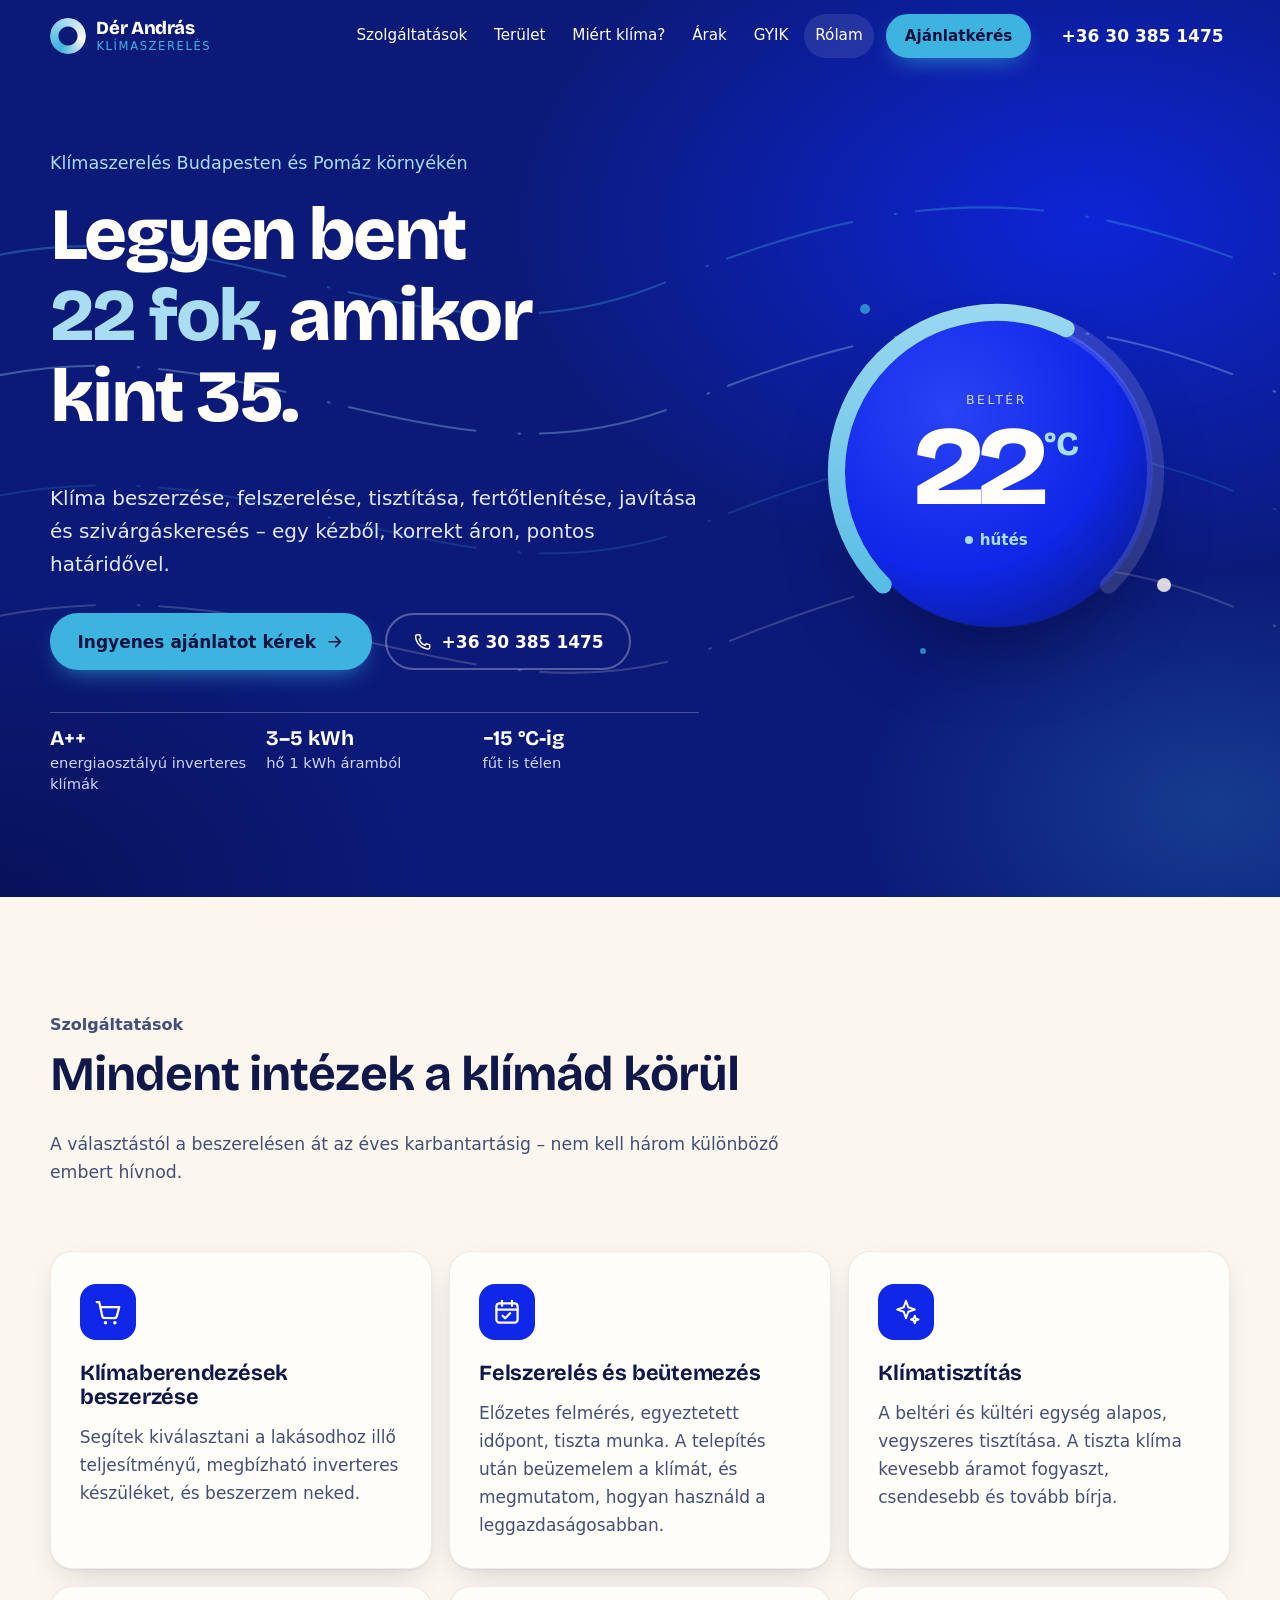
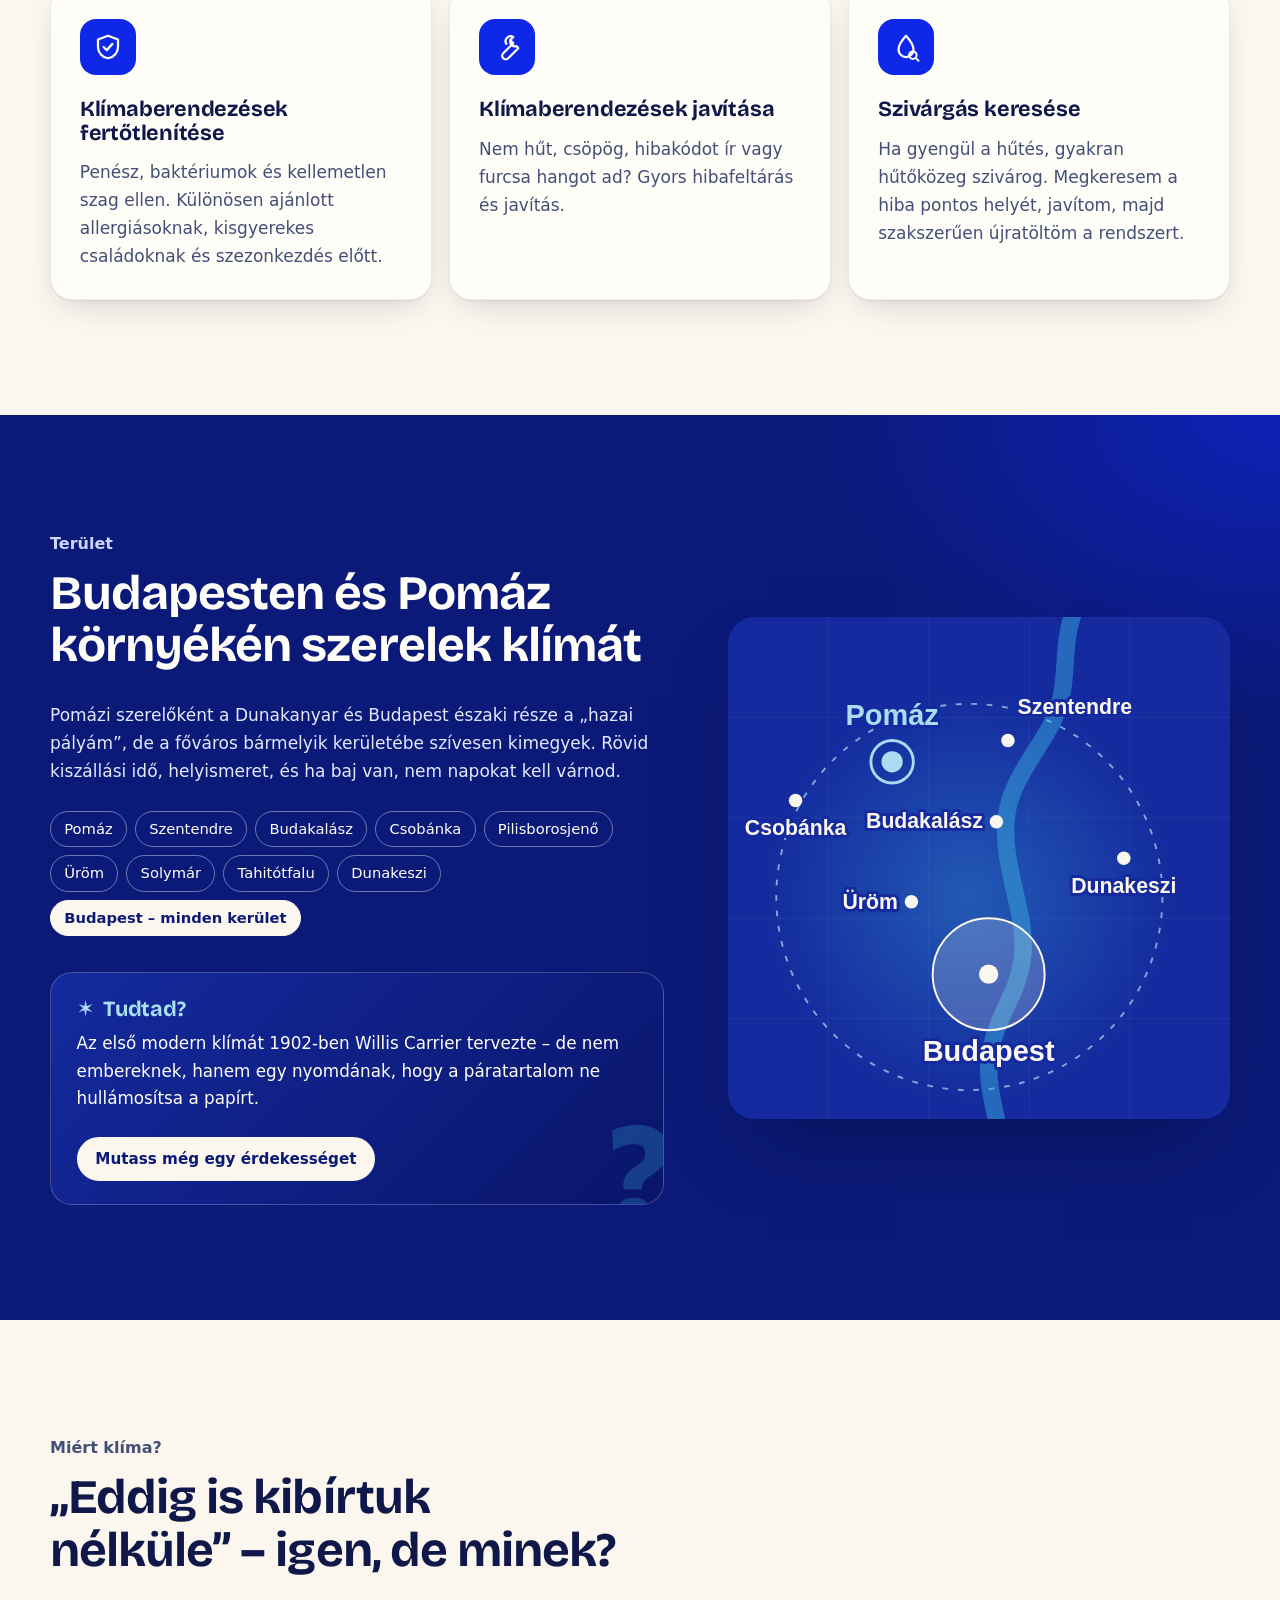
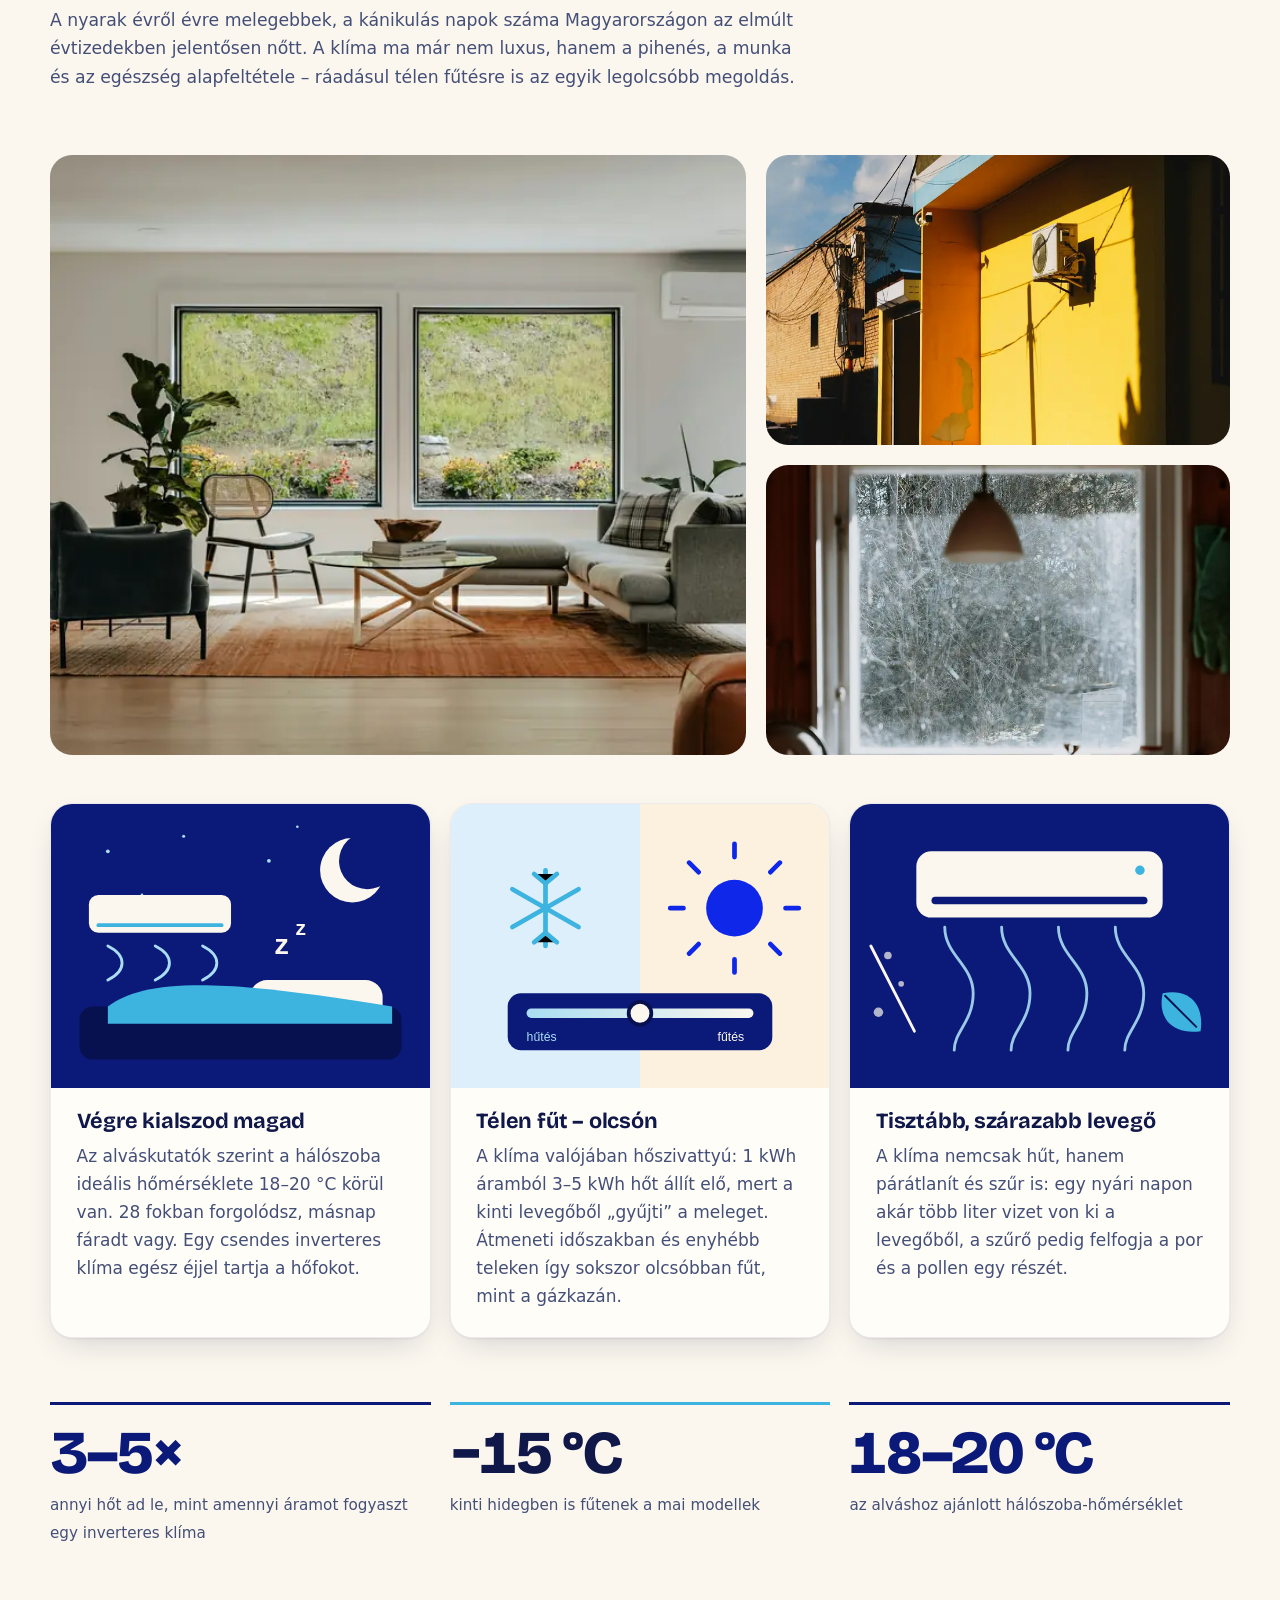
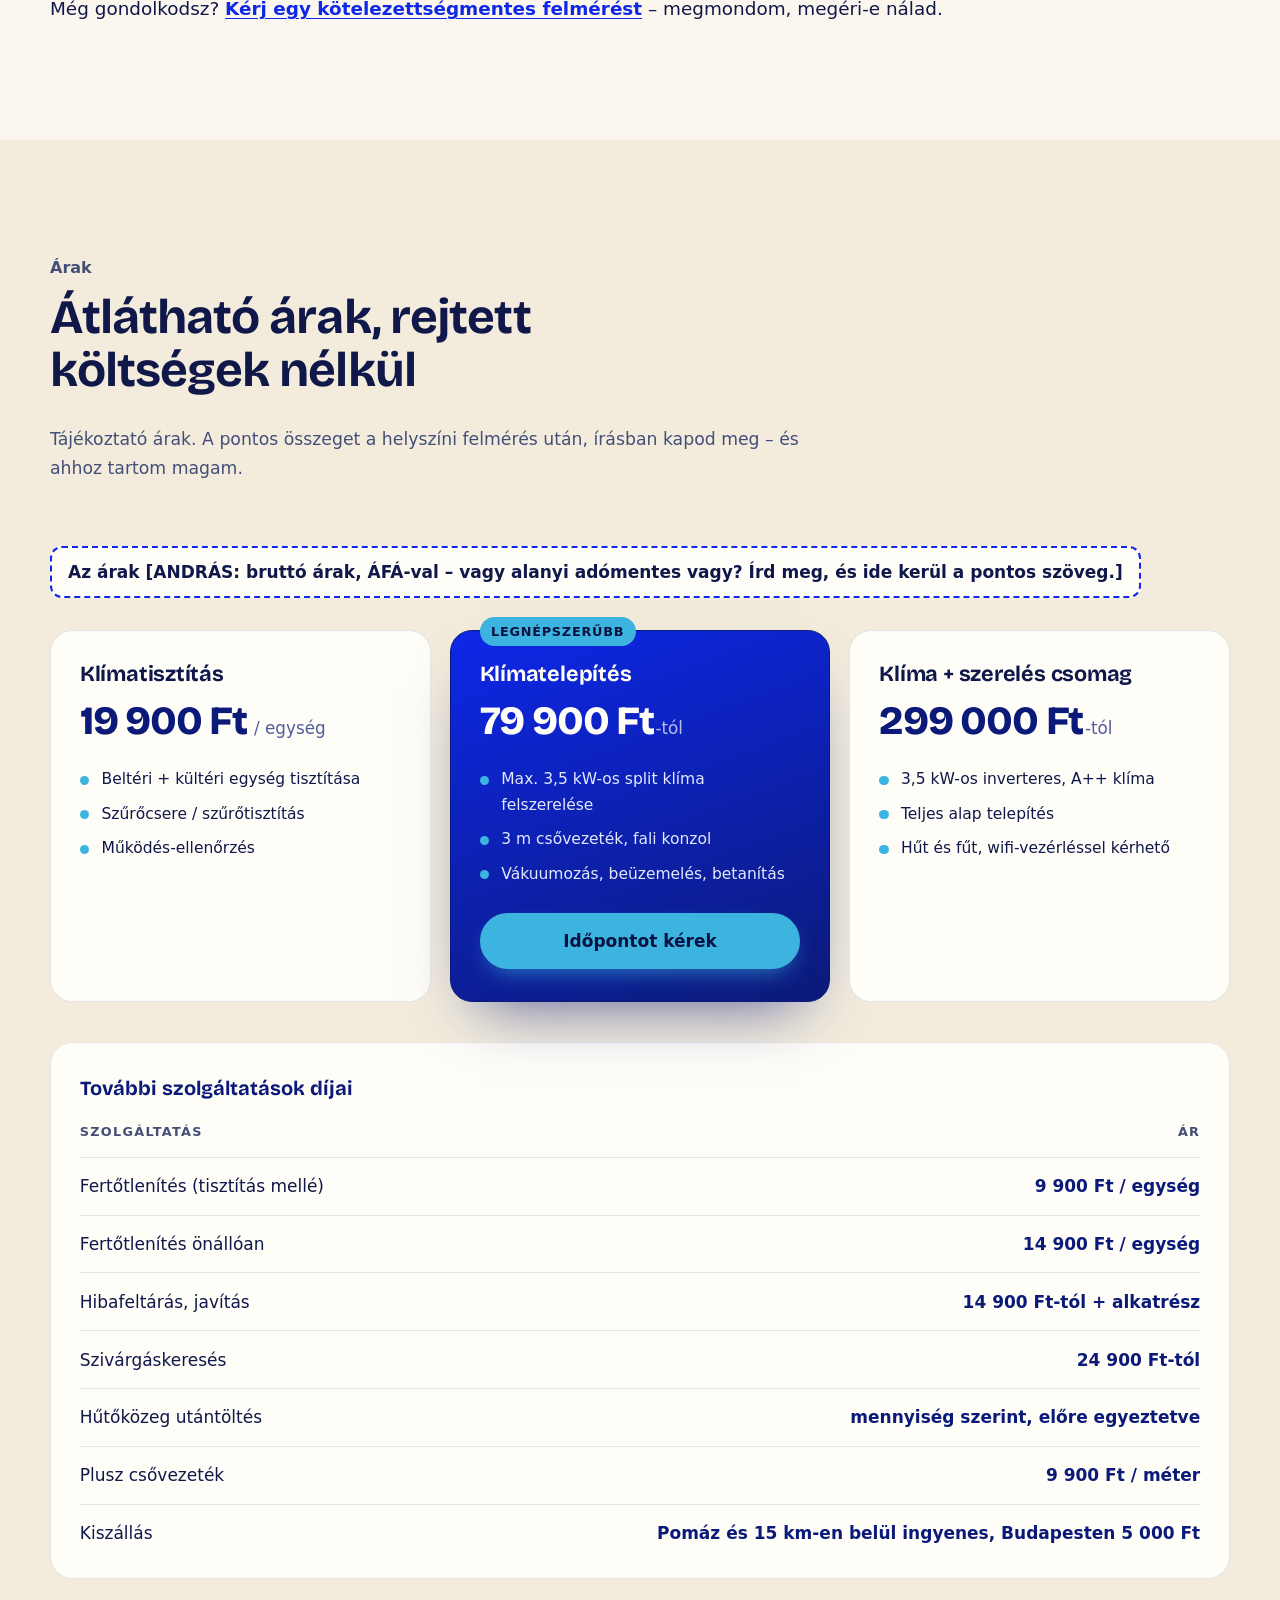
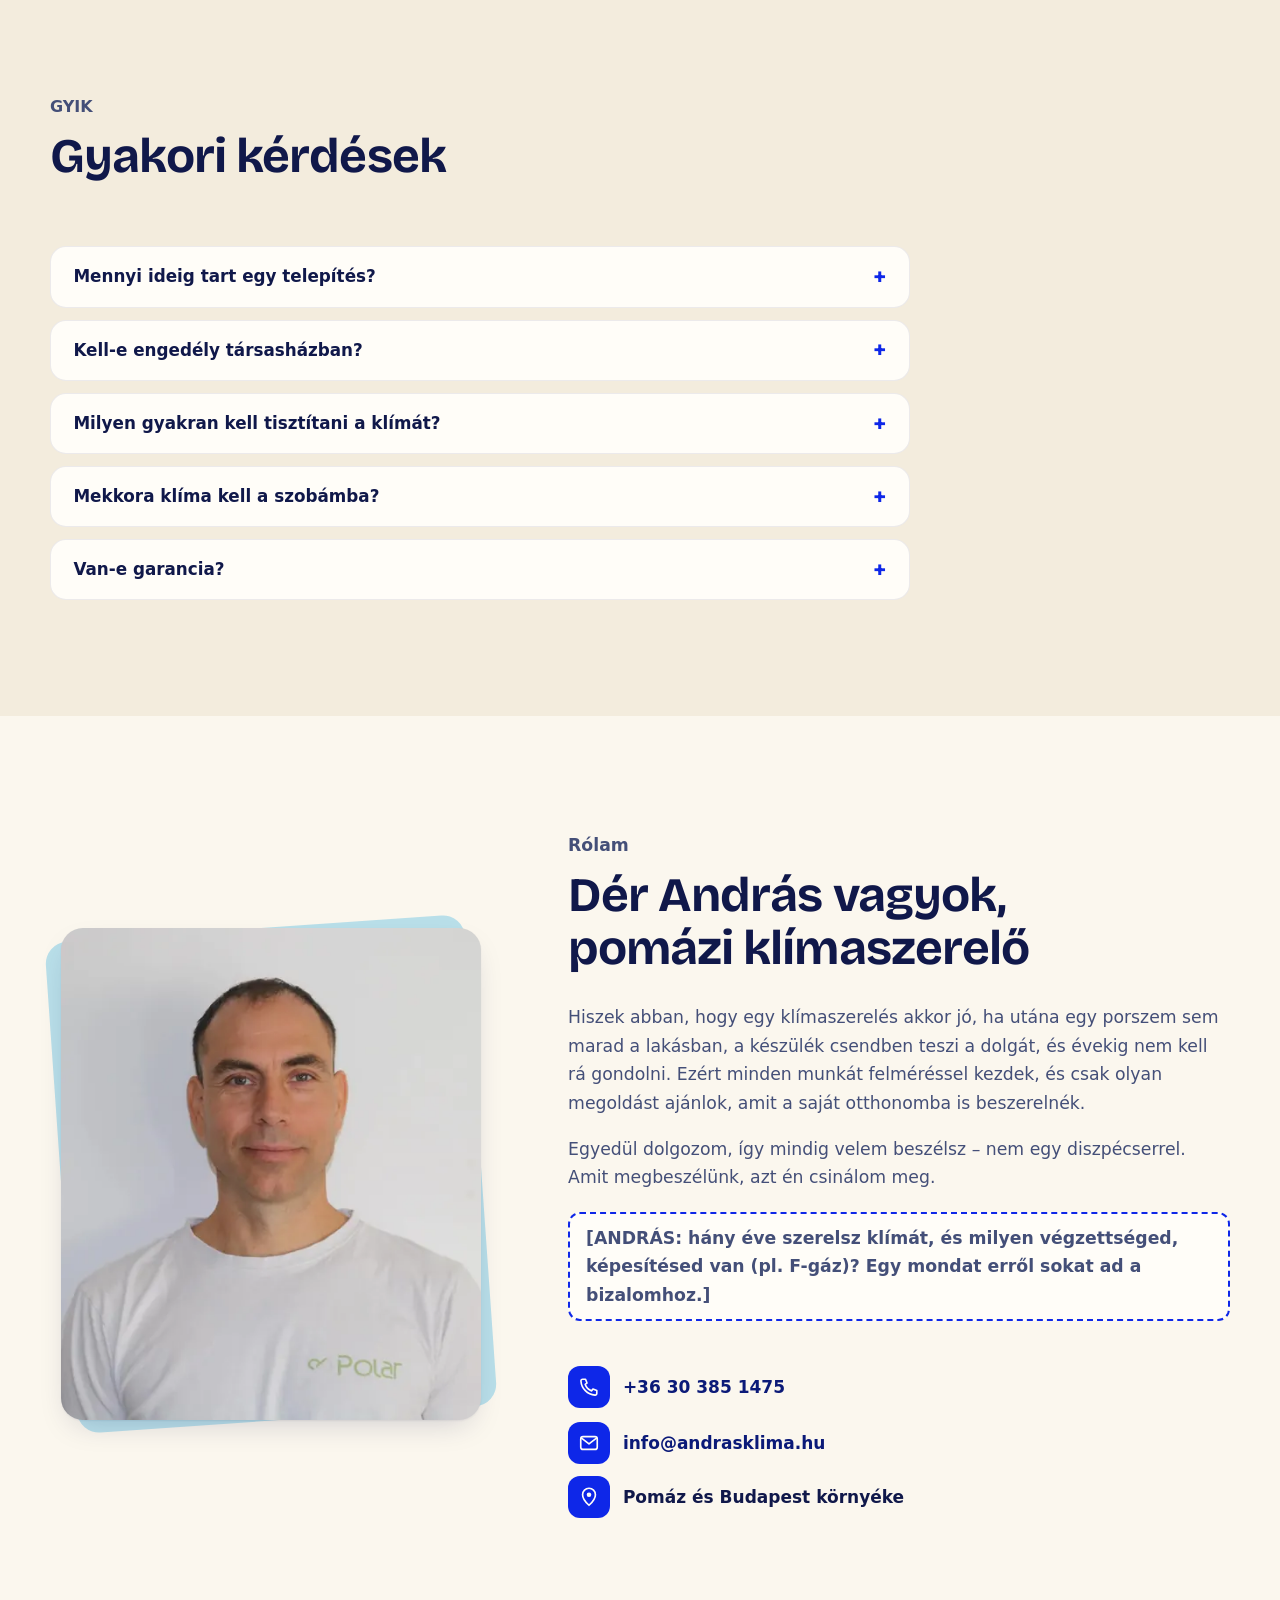
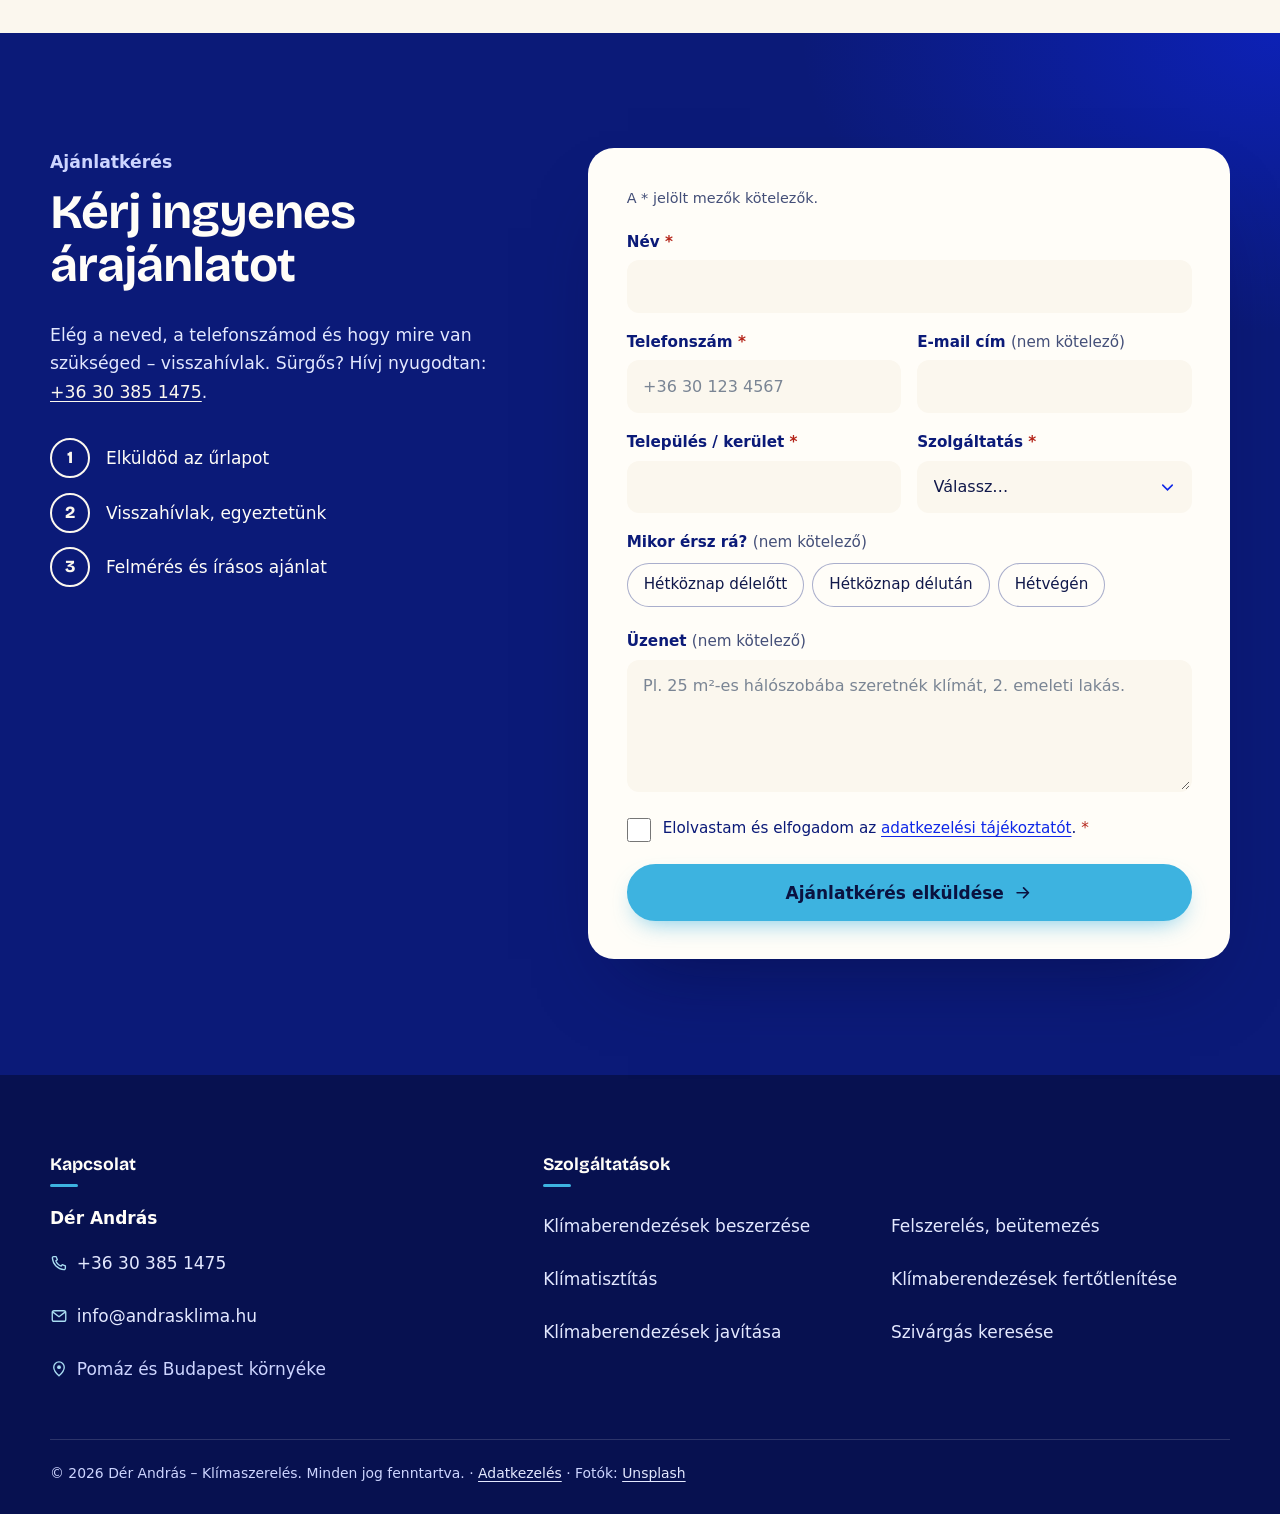
==== commit 98198eb4: "Add files via upload" ====
--- a/index.html
+++ b/index.html
@@ -4,10 +4,10 @@
   <meta charset="utf-8">
   <meta name="viewport" content="width=device-width, initial-scale=1">
   <title>Klímaszerelés Budapest és Pomáz környékén | Dér András klímaszerelő</title>
-  <meta name="description" content="Klíma beszerzése, szerelése, tisztítása, fertőtlenítése, javítása és szivárgáskeresés Budapesten és Pomáz környékén. Kérjen ingyenes árajánlatot Dér Andrástól!">
+  <meta name="description" content="Klíma beszerzése, szerelése, tisztítása, fertőtlenítése, javítása és szivárgáskeresés Budapesten és Pomáz környékén. Kérj ingyenes árajánlatot Dér Andrástól!">
   <meta name="author" content="Dér András">
   <meta name="theme-color" content="#0B1A78">
-  <!-- SEO: ha megvan a végleges domain, írd át mindenhol az andrasklima.hu-t -->
+  <!-- SEO: az andrasklima.hu domain még nincs megvéve; amíg nincs, a canonical/og/JSON-LD címek nem élnek (lásd README). -->
   <link rel="canonical" href="https://andrasklima.hu/">
   <meta property="og:type" content="website">
   <meta property="og:locale" content="hu_HU">
@@ -17,21 +17,146 @@
   <meta property="og:image" content="https://andrasklima.hu/assets/img/social/og-image.jpg">
   <link rel="icon" href="favicon.svg" type="image/svg+xml">
   <link rel="preload" href="assets/fonts/bricolage-latin.woff2" as="font" type="font/woff2" crossorigin>
+  <link rel="preload" href="assets/fonts/bricolage-latin-ext.woff2" as="font" type="font/woff2" crossorigin>
   <link rel="stylesheet" href="assets/css/style.css">
   <script>document.documentElement.classList.add('js')</script>
   <script type="application/ld+json">
   {
     "@context": "https://schema.org",
     "@type": "HVACBusiness",
+    "@id": "https://andrasklima.hu/#vallalkozas",
     "name": "Dér András – Klímaszerelés",
     "url": "https://andrasklima.hu/",
     "telephone": "+36303851475",
     "email": "info@andrasklima.hu",
     "image": "https://andrasklima.hu/assets/img/social/og-image.jpg",
     "priceRange": "$$",
-    "address": { "@type": "PostalAddress", "addressLocality": "Pomáz", "addressCountry": "HU" },
-    "areaServed": ["Budapest", "Pomáz", "Szentendre", "Budakalász", "Csobánka", "Üröm", "Solymár", "Pilisborosjenő", "Tahitótfalu", "Dunakeszi"],
-    "founder": { "@type": "Person", "name": "Dér András" }
+    "address": {
+      "@type": "PostalAddress",
+      "addressLocality": "Pomáz",
+      "postalCode": "2013",
+      "addressCountry": "HU",
+      "streetAddress": "[ANDRÁS: utca, házszám – vagy töröld, ha nem akarod kiírni]"
+    },
+    "openingHours": "[ANDRÁS: nyitvatartás, pl. Mo-Fr 08:00-17:00]",
+    "areaServed": [
+      "Budapest",
+      "Pomáz",
+      "Szentendre",
+      "Budakalász",
+      "Csobánka",
+      "Üröm",
+      "Solymár",
+      "Pilisborosjenő",
+      "Tahitótfalu",
+      "Dunakeszi"
+    ],
+    "founder": {
+      "@type": "Person",
+      "name": "Dér András"
+    },
+    "hasOfferCatalog": {
+      "@type": "OfferCatalog",
+      "name": "Klímás szolgáltatások",
+      "itemListElement": [
+        {
+          "@type": "Offer",
+          "itemOffered": {
+            "@type": "Service",
+            "name": "Klímaberendezések beszerzése",
+            "url": "https://andrasklima.hu/#beszerzes"
+          }
+        },
+        {
+          "@type": "Offer",
+          "itemOffered": {
+            "@type": "Service",
+            "name": "Klíma felszerelése, beütemezése",
+            "url": "https://andrasklima.hu/#felszereles"
+          }
+        },
+        {
+          "@type": "Offer",
+          "itemOffered": {
+            "@type": "Service",
+            "name": "Klímatisztítás",
+            "url": "https://andrasklima.hu/#tisztitas"
+          }
+        },
+        {
+          "@type": "Offer",
+          "itemOffered": {
+            "@type": "Service",
+            "name": "Klímaberendezések fertőtlenítése",
+            "url": "https://andrasklima.hu/#fertotlenites"
+          }
+        },
+        {
+          "@type": "Offer",
+          "itemOffered": {
+            "@type": "Service",
+            "name": "Klímaberendezések javítása",
+            "url": "https://andrasklima.hu/#javitas"
+          }
+        },
+        {
+          "@type": "Offer",
+          "itemOffered": {
+            "@type": "Service",
+            "name": "Szivárgás keresése",
+            "url": "https://andrasklima.hu/#szivargas"
+          }
+        }
+      ]
+    }
+  }
+  </script>
+  <script type="application/ld+json">
+  {
+    "@context": "https://schema.org",
+    "@type": "FAQPage",
+    "mainEntity": [
+      {
+        "@type": "Question",
+        "name": "Mennyi ideig tart egy telepítés?",
+        "acceptedAnswer": {
+          "@type": "Answer",
+          "text": "Egy átlagos split klíma beszerelése [ANDRÁS: kb. hány óra / hány nap egy átlagos szerelés?]. A pontos időt a felméréskor megmondom, és előre egyeztetjük az időpontot."
+        }
+      },
+      {
+        "@type": "Question",
+        "name": "Kell-e engedély társasházban?",
+        "acceptedAnswer": {
+          "@type": "Answer",
+          "text": "Társasházban a kültéri egység a közös homlokzatra kerül, ezért általában kell hozzá a társasház (a közös képviselő) hozzájárulása, és egyes településeken, kerületekben a helyi településképi rendelet is előírhat bejelentést. Érdemes ezzel kezdeni. [ANDRÁS: segítesz az engedélyeztetésben, vagy csak tanácsot adsz?]"
+        }
+      },
+      {
+        "@type": "Question",
+        "name": "Milyen gyakran kell tisztítani a klímát?",
+        "acceptedAnswer": {
+          "@type": "Answer",
+          "text": "Legalább évente egyszer, lehetőleg a nyári szezon előtt. Ha sokat megy a klíma, háziállat van a lakásban, vagy allergiás valaki, évente kétszer is megéri. [ANDRÁS: ezt ajánlod te is?]"
+        }
+      },
+      {
+        "@type": "Question",
+        "name": "Mekkora klíma kell a szobámba?",
+        "acceptedAnswer": {
+          "@type": "Answer",
+          "text": "Durva ökölszabályként egy kb. 25 m²-es szobához 2,5 kW, egy kb. 35 m²-eshez 3,5 kW körüli klíma való. A tájolás, a szigetelés, az ablakok és a belmagasság viszont sokat számít, ezért a felméréskor kiszámolom, mekkora kell nálad."
+        }
+      },
+      {
+        "@type": "Question",
+        "name": "Van-e garancia?",
+        "acceptedAnswer": {
+          "@type": "Answer",
+          "text": "A készülékre a gyártói garancia vonatkozik, a szerelésre pedig én vállalok garanciát. [ANDRÁS: hány év a gyártói garancia a szerelt márkákra, és hány év a te szerelési garanciád? Milyen márkákkal dolgozol?]"
+        }
+      }
+    ]
   }
   </script>
 </head>
@@ -66,12 +191,14 @@
           <li><a href="#terulet">Terület</a></li>
           <li><a href="#miert-klima">Miért klíma?</a></li>
           <li><a href="#arak">Árak</a></li>
+          <li><a href="#gyik">GYIK</a></li>
           <li><a href="#rolam">Rólam</a></li>
           <li class="nav-cta-li"><a class="btn btn-small" href="#ajanlatkeres">Ajánlatkérés</a></li>
         </ul>
       </nav>
 
       <div class="header-tools">
+        <a class="header-phone" href="tel:+36303851475">+36 30 385 1475</a>
         <a class="icon-btn phone-btn" href="tel:+36303851475" aria-label="Hívás: +36 30 385 1475">
           <svg aria-hidden="true" focusable="false"><use href="#i-phone"/></svg>
         </a>
@@ -96,17 +223,17 @@
       </div>
       <div class="wrap hero-grid">
         <div class="hero-copy">
-          <p class="eyebrow">Klímaszerelés · Budapest &amp; Pomáz környéke</p>
+          <p class="hero-sub">Klímaszerelés Budapesten és Pomáz környékén</p>
           <h1 id="hero-cim">Legyen bent <em>22&nbsp;fok</em>, amikor kint 35.</h1>
           <p class="lead">Klíma beszerzése, felszerelése, tisztítása, fertőtlenítése, javítása és szivárgáskeresés – egy kézből, korrekt áron, pontos határidővel.</p>
           <div class="hero-actions">
             <a class="btn" href="#ajanlatkeres">Ingyenes ajánlatot kérek <svg aria-hidden="true" focusable="false"><use href="#i-arrow"/></svg></a>
             <a class="btn btn-ghost" href="tel:+36303851475"><svg aria-hidden="true" focusable="false"><use href="#i-phone"/></svg> +36 30 385 1475</a>
           </div>
-          <ul class="hero-facts">
-            <li><strong>A+++</strong> energiaosztályú készülékek</li>
-            <li><strong>4 kWh</strong> hő 1 kWh áramból</li>
-            <li><strong>−15 °C-ig</strong> fűt is</li>
+          <ul class="hero-facts" role="list">
+            <li><strong>A++</strong> <span>energiaosztályú inverteres klímák</span></li>
+            <li><strong>3–5 kWh</strong> <span>hő 1 kWh áramból</span></li>
+            <li><strong>−15 °C-ig</strong> <span>fűt is télen</span></li>
           </ul>
         </div>
 
@@ -137,41 +264,41 @@
     <section class="section" id="szolgaltatasok" aria-labelledby="szolg-cim">
       <div class="wrap">
         <header class="section-head reveal">
-          <p class="kicker"><span>01</span> Szolgáltatások</p>
+          <p class="kicker">Szolgáltatások</p>
           <h2 id="szolg-cim">Mindent intézek a klímád körül</h2>
           <p>A választástól a beszerelésen át az éves karbantartásig – nem kell három különböző embert hívnod.</p>
         </header>
 
         <ul class="service-grid" role="list">
-          <li class="service-card reveal">
+          <li class="service-card reveal" id="beszerzes">
             <svg class="service-icon" aria-hidden="true" focusable="false"><use href="#i-cart"/></svg>
             <h3>Klímaberendezések beszerzése</h3>
-            <p>Segítek kiválasztani a lakásodhoz illő teljesítményű, megbízható márkájú inverteres készüléket, és beszerzem neked – kedvezőbb áron, mint a polcról.</p>
+            <p><span class="svc-short">Segítek kiválasztani és beszerzem a lakásodhoz illő klímát.</span><span class="svc-long">Segítek kiválasztani a lakásodhoz illő teljesítményű, megbízható inverteres készüléket, és beszerzem neked.</span></p>
           </li>
-          <li class="service-card reveal">
+          <li class="service-card reveal" id="felszereles">
             <svg class="service-icon" aria-hidden="true" focusable="false"><use href="#i-calendar"/></svg>
             <h3>Felszerelés és beütemezés</h3>
-            <p>Előzetes felmérés, egyeztetett időpont, tiszta munka. A telepítés után beüzemelem a klímát és megmutatom, hogyan használd a leggazdaságosabban.</p>
+            <p><span class="svc-short">Felmérés, egyeztetett időpont, beüzemelés és betanítás.</span><span class="svc-long">Előzetes felmérés, egyeztetett időpont, tiszta munka. A telepítés után beüzemelem a klímát, és megmutatom, hogyan használd a leggazdaságosabban.</span></p>
           </li>
-          <li class="service-card reveal">
+          <li class="service-card reveal" id="tisztitas">
             <svg class="service-icon" aria-hidden="true" focusable="false"><use href="#i-sparkle"/></svg>
             <h3>Klímatisztítás</h3>
-            <p>A beltéri és kültéri egység alapos, vegyszeres tisztítása. A tiszta klíma kevesebb áramot fogyaszt, csendesebb és tovább bírja.</p>
+            <p><span class="svc-short">Kevesebb áram, csendesebb működés, hosszabb élettartam.</span><span class="svc-long">A beltéri és kültéri egység alapos, vegyszeres tisztítása. A tiszta klíma kevesebb áramot fogyaszt, csendesebb és tovább bírja.</span></p>
           </li>
-          <li class="service-card reveal">
+          <li class="service-card reveal" id="fertotlenites">
             <svg class="service-icon" aria-hidden="true" focusable="false"><use href="#i-shield"/></svg>
             <h3>Klímaberendezések fertőtlenítése</h3>
-            <p>Penész, baktériumok és kellemetlen szag ellen. Különösen ajánlott allergiásoknak, kisgyerekes családoknak és szezonkezdés előtt.</p>
+            <p><span class="svc-short">Penész, baktériumok és kellemetlen szag ellen.</span><span class="svc-long">Penész, baktériumok és kellemetlen szag ellen. Különösen ajánlott allergiásoknak, kisgyerekes családoknak és szezonkezdés előtt.</span></p>
           </li>
-          <li class="service-card reveal">
+          <li class="service-card reveal" id="javitas">
             <svg class="service-icon" aria-hidden="true" focusable="false"><use href="#i-wrench"/></svg>
             <h3>Klímaberendezések javítása</h3>
-            <p>Nem hűt, csöpög, hibakódot ír vagy furcsa hangot ad? Gyors hibafeltárás és javítás, a legtöbb márkánál.</p>
+            <p><span class="svc-short">Nem hűt, csöpög, hibakódot ír? Megkeresem a hibát és javítom.</span><span class="svc-long">Nem hűt, csöpög, hibakódot ír vagy furcsa hangot ad? Gyors hibafeltárás és javítás.</span></p>
           </li>
-          <li class="service-card reveal">
+          <li class="service-card reveal" id="szivargas">
             <svg class="service-icon" aria-hidden="true" focusable="false"><use href="#i-drop"/></svg>
             <h3>Szivárgás keresése</h3>
-            <p>Ha gyengül a hűtés, gyakran hűtőközeg szivárog. Megkeresem a hiba pontos helyét, javítom, majd szakszerűen újratöltöm a rendszert.</p>
+            <p><span class="svc-short">Megtalálom a szivárgást, javítom, majd újratöltöm a rendszert.</span><span class="svc-long">Ha gyengül a hűtés, gyakran hűtőközeg szivárog. Megkeresem a hiba pontos helyét, javítom, majd szakszerűen újratöltöm a rendszert.</span></p>
           </li>
         </ul>
       </div>
@@ -181,14 +308,14 @@
     <section class="section section-dark" id="terulet" aria-labelledby="terulet-cim">
       <div class="wrap area-grid">
         <div class="area-copy reveal">
-          <p class="kicker"><span>02</span> Terület</p>
+          <p class="kicker">Terület</p>
           <h2 id="terulet-cim">Budapesten és Pomáz környékén szerelek klímát</h2>
           <p>Pomázi szerelőként a Dunakanyar és Budapest északi része a „hazai pályám”, de a főváros bármelyik kerületébe szívesen kimegyek. Rövid kiszállási idő, helyismeret, és ha baj van, nem napokat kell várnod.</p>
           <ul class="town-list" aria-label="Kiemelt települések">
             <li>Pomáz</li><li>Szentendre</li><li>Budakalász</li><li>Csobánka</li><li>Pilisborosjenő</li><li>Üröm</li><li>Solymár</li><li>Tahitótfalu</li><li>Dunakeszi</li><li>Budapest – minden kerület</li>
           </ul>
 
-          <div class="funfact" aria-labelledby="funfact-cim">
+          <div class="funfact">
             <h3 id="funfact-cim"><span aria-hidden="true">✶</span> Tudtad?</h3>
             <p id="funfact-text" aria-live="polite">Az első modern klímát 1902-ben Willis Carrier tervezte – de nem embereknek, hanem egy nyomdának, hogy a páratartalom ne hullámosítsa a papírt.</p>
             <button class="btn btn-small btn-ice" type="button" id="funfact-btn">Mutass még egy érdekességet</button>
@@ -199,29 +326,45 @@
                alt="Vázlatos térkép a kiszállási körzetről: Pomáz, Szentendre, Budakalász, Csobánka, Üröm, Dunakeszi és Budapest.">
         </figure>
       </div>
-      <div class="marquee" aria-hidden="true">
-        <div class="marquee-track">
-          <span>Pomáz</span><span>Szentendre</span><span>Budakalász</span><span>Budapest</span><span>Csobánka</span><span>Üröm</span><span>Solymár</span><span>Pilisborosjenő</span><span>Dunakeszi</span><span>Tahitótfalu</span>
-          <span>Pomáz</span><span>Szentendre</span><span>Budakalász</span><span>Budapest</span><span>Csobánka</span><span>Üröm</span><span>Solymár</span><span>Pilisborosjenő</span><span>Dunakeszi</span><span>Tahitótfalu</span>
-        </div>
-      </div>
     </section>
 
     <!-- MIÉRT KLÍMA -->
     <section class="section" id="miert-klima" aria-labelledby="miert-cim">
       <div class="wrap">
         <header class="section-head reveal">
-          <p class="kicker"><span>03</span> Miért klíma?</p>
+          <p class="kicker">Miért klíma?</p>
           <h2 id="miert-cim">„Eddig is kibírtuk nélküle” – igen, de minek?</h2>
           <p>A nyarak évről évre melegebbek, a kánikulás napok száma Magyarországon az elmúlt évtizedekben jelentősen nőtt. A klíma ma már nem luxus, hanem a pihenés, a munka és az egészség alapfeltétele – ráadásul télen fűtésre is az egyik legolcsóbb megoldás.</p>
         </header>
+
+        <!-- Hangulatképek (Unsplash, lásd LICENSES.md). Nem András munkái. -->
+        <div class="photo-band reveal">
+          <figure class="photo photo-main">
+            <img src="assets/img/fotok/nappali-800.webp"
+                 srcset="assets/img/fotok/nappali-800.webp 800w, assets/img/fotok/nappali-1600.webp 1600w"
+                 sizes="(max-width: 860px) 100vw, 680px" width="1600" height="1066" loading="lazy" decoding="async"
+                 alt="Világos nappali kanapéval és nagy ablakokkal, a fal tetején fehér beltéri klímaegységgel.">
+          </figure>
+          <figure class="photo photo-side">
+            <img src="assets/img/fotok/nyar-800.webp"
+                 srcset="assets/img/fotok/nyar-800.webp 800w, assets/img/fotok/nyar-1600.webp 1600w"
+                 sizes="(max-width: 860px) 100vw, 440px" width="1600" height="1280" loading="lazy" decoding="async"
+                 alt="Tűző napon álló sárga házfal, rajta egy kültéri klímaegység erős árnyékkal.">
+          </figure>
+          <figure class="photo photo-side">
+            <img src="assets/img/fotok/tel-800.webp"
+                 srcset="assets/img/fotok/tel-800.webp 800w, assets/img/fotok/tel-1600.webp 1600w"
+                 sizes="(max-width: 860px) 100vw, 440px" width="1600" height="1370" loading="lazy" decoding="async"
+                 alt="Zúzmarás ablaküveg télen, mögötte havas fák, bent egy függőlámpa.">
+          </figure>
+        </div>
 
         <div class="why-grid">
           <article class="why-card reveal">
             <img src="assets/img/miert/alvas.svg" width="400" height="300" loading="lazy" decoding="async"
                  alt="Illusztráció: éjszakai hálószoba, a klíma hűvös levegőt fúj az alvó ember felé.">
             <h3>Végre kialszod magad</h3>
-            <p>Az alváskutatók szerint a hálószoba ideális hőmérséklete 18–20 °C körül van. 28 fokban forgolódsz, másnap fáradt vagy. Egy csendes inverteres klíma halkabb, mint a suttogás, és egész éjjel tartja a hőfokot.</p>
+            <p>Az alváskutatók szerint a hálószoba ideális hőmérséklete 18–20 °C körül van. 28 fokban forgolódsz, másnap fáradt vagy. Egy csendes inverteres klíma egész éjjel tartja a hőfokot.</p>
           </article>
           <article class="why-card reveal">
             <img src="assets/img/miert/futes.svg" width="400" height="300" loading="lazy" decoding="async"
@@ -233,14 +376,14 @@
             <img src="assets/img/miert/levego.svg" width="400" height="300" loading="lazy" decoding="async"
                  alt="Illusztráció: a klíma szűrőjén átáramló tiszta levegő, a pollen kívül marad.">
             <h3>Tisztább, szárazabb levegő</h3>
-            <p>A klíma nemcsak hűt, hanem párátlanít és szűr is: egy nyári napon akár több liter vizet von ki a levegőből, a szűrő pedig felfogja a por és pollen nagy részét. Az allergiások ezt az első héten érzik.</p>
+            <p>A klíma nemcsak hűt, hanem párátlanít és szűr is: egy nyári napon akár több liter vizet von ki a levegőből, a szűrő pedig felfogja a por és a pollen egy részét.</p>
           </article>
         </div>
 
         <ul class="stat-row reveal" role="list">
-          <li><span class="stat-num" data-count="2" data-suffix="%">0%</span><span class="stat-label">kb. ennyivel csökken a szellemi teljesítmény minden fokkal 25 °C felett</span></li>
-          <li><span class="stat-num" data-count="4" data-suffix="×">0×</span><span class="stat-label">annyi hőt ad le, mint amennyi áramot fogyaszt (jó hatásfokú inverteres klíma)</span></li>
-          <li><span class="stat-num" data-count="15" data-prefix="−" data-suffix=" °C">0 °C</span><span class="stat-label">kinti hidegben is megbízhatóan fűtenek a mai modellek</span></li>
+          <li><span class="stat-num">3–5×</span><span class="stat-label">annyi hőt ad le, mint amennyi áramot fogyaszt egy inverteres klíma</span></li>
+          <li><span class="stat-num" data-count="15" data-prefix="−" data-suffix=" °C">−15 °C</span><span class="stat-label">kinti hidegben is fűtenek a mai modellek</span></li>
+          <li><span class="stat-num">18–20 °C</span><span class="stat-label">az alváshoz ajánlott hálószoba-hőmérséklet</span></li>
         </ul>
         <p class="why-cta reveal">Még gondolkodsz? <a href="#ajanlatkeres">Kérj egy kötelezettségmentes felmérést</a> – megmondom, megéri-e nálad.</p>
       </div>
@@ -250,10 +393,12 @@
     <section class="section section-paper" id="arak" aria-labelledby="arak-cim">
       <div class="wrap">
         <header class="section-head reveal">
-          <p class="kicker"><span>04</span> Árak</p>
+          <p class="kicker">Árak</p>
           <h2 id="arak-cim">Átlátható árak, rejtett költségek nélkül</h2>
           <p>Tájékoztató árak. A pontos összeget a helyszíni felmérés után, írásban kapod meg – és ahhoz tartom magam.</p>
         </header>
+
+        <p class="vat-note reveal">Az árak [ANDRÁS: bruttó árak, ÁFÁ-val – vagy alanyi adómentes vagy? Írd meg, és ide kerül a pontos szöveg.]</p>
 
         <div class="price-grid">
           <article class="price-card reveal">
@@ -307,18 +452,53 @@
       </div>
     </section>
 
+    <!-- GYIK -->
+    <section class="section section-paper section-tight" id="gyik" aria-labelledby="gyik-cim">
+      <div class="wrap faq-wrap">
+        <header class="section-head reveal">
+          <p class="kicker">GYIK</p>
+          <h2 id="gyik-cim">Gyakori kérdések</h2>
+        </header>
+        <div class="faq-list reveal">
+          <details class="faq">
+            <summary><h3>Mennyi ideig tart egy telepítés?</h3></summary>
+            <p>Egy átlagos split klíma beszerelése <mark class="ph">[ANDRÁS: kb. hány óra / hány nap egy átlagos szerelés?]</mark>. A pontos időt a felméréskor megmondom, és előre egyeztetjük az időpontot.</p>
+          </details>
+          <details class="faq">
+            <summary><h3>Kell-e engedély társasházban?</h3></summary>
+            <p>Társasházban a kültéri egység a közös homlokzatra kerül, ezért általában kell hozzá a társasház (a közös képviselő) hozzájárulása, és egyes településeken, kerületekben a helyi településképi rendelet is előírhat bejelentést. Érdemes ezzel kezdeni. <mark class="ph">[ANDRÁS: segítesz az engedélyeztetésben, vagy csak tanácsot adsz?]</mark></p>
+          </details>
+          <details class="faq">
+            <summary><h3>Milyen gyakran kell tisztítani a klímát?</h3></summary>
+            <p>Legalább évente egyszer, lehetőleg a nyári szezon előtt. Ha sokat megy a klíma, háziállat van a lakásban, vagy allergiás valaki, évente kétszer is megéri. <mark class="ph">[ANDRÁS: ezt ajánlod te is?]</mark></p>
+          </details>
+          <details class="faq">
+            <summary><h3>Mekkora klíma kell a szobámba?</h3></summary>
+            <p>Durva ökölszabályként egy kb. 25 m²-es szobához 2,5 kW, egy kb. 35 m²-eshez 3,5 kW körüli klíma való. A tájolás, a szigetelés, az ablakok és a belmagasság viszont sokat számít, ezért a felméréskor kiszámolom, mekkora kell nálad.</p>
+          </details>
+          <details class="faq">
+            <summary><h3>Van-e garancia?</h3></summary>
+            <p>A készülékre a gyártói garancia vonatkozik, a szerelésre pedig én vállalok garanciát. <mark class="ph">[ANDRÁS: hány év a gyártói garancia a szerelt márkákra, és hány év a te szerelési garanciád? Milyen márkákkal dolgozol?]</mark></p>
+          </details>
+        </div>
+      </div>
+    </section>
+
     <!-- RÓLAM -->
     <section class="section" id="rolam" aria-labelledby="rolam-cim">
       <div class="wrap about-grid">
         <figure class="about-photo reveal">
-          <img src="assets/img/rolam/andras.svg" width="480" height="560" loading="lazy" decoding="async"
-               alt="Dér András klímaszerelő portréja (illusztráció)">
+          <img src="assets/img/rolam/andras-480.webp"
+               srcset="assets/img/rolam/andras-480.webp 480w, assets/img/rolam/andras-960.webp 960w"
+               sizes="(max-width: 860px) 300px, 420px" width="960" height="1125" loading="lazy" decoding="async"
+               alt="Dér András, fehér pólóban, világos fal előtt mosolyog.">
         </figure>
         <div class="about-copy reveal">
-          <p class="kicker"><span>05</span> Rólam</p>
+          <p class="kicker">Rólam</p>
           <h2 id="rolam-cim">Dér András vagyok, pomázi klímaszerelő</h2>
           <p>Hiszek abban, hogy egy klímaszerelés akkor jó, ha utána egy porszem sem marad a lakásban, a készülék csendben teszi a dolgát, és évekig nem kell rá gondolni. Ezért minden munkát felméréssel kezdek, és csak olyan megoldást ajánlok, amit a saját otthonomba is beszerelnék.</p>
           <p>Egyedül dolgozom, így mindig velem beszélsz – nem egy diszpécserrel. Amit megbeszélünk, azt én csinálom meg.</p>
+          <p class="placeholder-note">[ANDRÁS: hány éve szerelsz klímát, és milyen végzettséged, képesítésed van (pl. F-gáz)? Egy mondat erről sokat ad a bizalomhoz.]</p>
           <ul class="contact-list" role="list">
             <li><svg aria-hidden="true" focusable="false"><use href="#i-phone"/></svg><a href="tel:+36303851475">+36 30 385 1475</a></li>
             <li><svg aria-hidden="true" focusable="false"><use href="#i-mail"/></svg><a href="mailto:info@andrasklima.hu">info@andrasklima.hu</a></li>
@@ -332,9 +512,9 @@
     <section class="section section-dark" id="ajanlatkeres" aria-labelledby="ajanlat-cim">
       <div class="wrap form-grid">
         <div class="form-intro reveal">
-          <p class="kicker"><span>06</span> Ajánlatkérés</p>
+          <p class="kicker">Ajánlatkérés</p>
           <h2 id="ajanlat-cim">Kérj ingyenes árajánlatot</h2>
-          <p>Írd meg pár sorban, mire van szükséged, és 24 órán belül visszajelzek. Sürgős? Hívj nyugodtan: <a href="tel:+36303851475">+36 30 385 1475</a>.</p>
+          <p>Elég a neved, a telefonszámod és hogy mire van szükséged – visszahívlak. Sürgős? Hívj nyugodtan: <a href="tel:+36303851475">+36 30 385 1475</a>.</p>
           <ol class="steps">
             <li>Elküldöd az űrlapot</li>
             <li>Visszahívlak, egyeztetünk</li>
@@ -343,36 +523,36 @@
         </div>
 
         <div class="form-card reveal">
-          <form id="ajanlat-form" action="send.php" method="post" novalidate>
-            <p class="form-note">Minden mező kitöltése kötelező <span aria-hidden="true">(*)</span>.</p>
+          <form id="ajanlat-form" action="send.php" method="post">
+            <p class="form-note">A <span aria-hidden="true">*</span><span class="sr-only">csillaggal</span> jelölt mezők kötelezők.</p>
 
             <div class="field">
-              <label for="nev">Név <span aria-hidden="true">*</span></label>
+              <label for="nev">Név <span class="req" aria-hidden="true">*</span></label>
               <input id="nev" name="nev" type="text" autocomplete="name" required minlength="2" maxlength="80" aria-describedby="nev-hiba">
               <p class="field-error" id="nev-hiba"></p>
             </div>
 
             <div class="field-row">
               <div class="field">
-                <label for="telefon">Telefonszám <span aria-hidden="true">*</span></label>
+                <label for="telefon">Telefonszám <span class="req" aria-hidden="true">*</span></label>
                 <input id="telefon" name="telefon" type="tel" autocomplete="tel" inputmode="tel" required pattern="[0-9 \+\(\)\/\-]{7,20}" placeholder="+36 30 123 4567" aria-describedby="telefon-hiba">
                 <p class="field-error" id="telefon-hiba"></p>
               </div>
               <div class="field">
-                <label for="email">E-mail cím <span aria-hidden="true">*</span></label>
-                <input id="email" name="email" type="email" autocomplete="email" required maxlength="120" aria-describedby="email-hiba">
+                <label for="email">E-mail cím <span class="opt">(nem kötelező)</span></label>
+                <input id="email" name="email" type="email" autocomplete="email" maxlength="120" aria-describedby="email-hiba">
                 <p class="field-error" id="email-hiba"></p>
               </div>
             </div>
 
             <div class="field-row">
               <div class="field">
-                <label for="telepules">Település / kerület <span aria-hidden="true">*</span></label>
+                <label for="telepules">Település / kerület <span class="req" aria-hidden="true">*</span></label>
                 <input id="telepules" name="telepules" type="text" autocomplete="address-level2" required maxlength="80" aria-describedby="telepules-hiba">
                 <p class="field-error" id="telepules-hiba"></p>
               </div>
               <div class="field">
-                <label for="szolgaltatas">Szolgáltatás <span aria-hidden="true">*</span></label>
+                <label for="szolgaltatas">Szolgáltatás <span class="req" aria-hidden="true">*</span></label>
                 <select id="szolgaltatas" name="szolgaltatas" required aria-describedby="szolgaltatas-hiba">
                   <option value="">Válassz…</option>
                   <option>Klímaberendezés beszerzése</option>
@@ -387,9 +567,18 @@
               </div>
             </div>
 
+            <fieldset class="field choice-group">
+              <legend>Mikor érsz rá? <span class="opt">(nem kötelező)</span></legend>
+              <div class="choices">
+                <label class="choice"><input type="radio" name="idopont" value="Hétköznap délelőtt"><span>Hétköznap délelőtt</span></label>
+                <label class="choice"><input type="radio" name="idopont" value="Hétköznap délután"><span>Hétköznap délután</span></label>
+                <label class="choice"><input type="radio" name="idopont" value="Hétvégén"><span>Hétvégén</span></label>
+              </div>
+            </fieldset>
+
             <div class="field">
-              <label for="uzenet">Üzenet <span aria-hidden="true">*</span></label>
-              <textarea id="uzenet" name="uzenet" rows="4" required minlength="10" maxlength="2000" placeholder="Pl. 25 m²-es hálószobába szeretnék klímát, 2. emeleti lakás." aria-describedby="uzenet-hiba"></textarea>
+              <label for="uzenet">Üzenet <span class="opt">(nem kötelező)</span></label>
+              <textarea id="uzenet" name="uzenet" rows="4" maxlength="2000" placeholder="Pl. 25 m²-es hálószobába szeretnék klímát, 2. emeleti lakás." aria-describedby="uzenet-hiba"></textarea>
               <p class="field-error" id="uzenet-hiba"></p>
             </div>
 
@@ -402,7 +591,7 @@
 
             <div class="field field-check">
               <input id="adatkezeles" name="adatkezeles" type="checkbox" value="igen" required aria-describedby="adatkezeles-hiba">
-              <label for="adatkezeles">Elolvastam és elfogadom az <a href="adatkezeles.html">adatkezelési tájékoztatót</a>. <span aria-hidden="true">*</span></label>
+              <label for="adatkezeles">Elolvastam és elfogadom az <a href="adatkezeles.html">adatkezelési tájékoztatót</a>. <span class="req" aria-hidden="true">*</span></label>
               <p class="field-error" id="adatkezeles-hiba"></p>
             </div>
 
@@ -418,7 +607,7 @@
               <svg viewBox="0 0 52 52"><circle cx="26" cy="26" r="24"/><path d="M15 27l7 7 15-16"/></svg>
             </div>
             <h3>Köszönöm, megkaptam az üzeneted!</h3>
-            <p>24 órán belül jelentkezem a megadott telefonszámon vagy e-mailben. Ha sürgős, hívj: <a href="tel:+36303851475">+36 30 385 1475</a>.</p>
+            <p>Hamarosan visszahívlak a megadott telefonszámon. Ha sürgős, hívj: <a href="tel:+36303851475">+36 30 385 1475</a>.</p>
             <button class="btn btn-small btn-ice" type="button" id="uj-uzenet">Új üzenet írása</button>
           </div>
         </div>
@@ -434,32 +623,36 @@
           <li><strong>Dér András</strong></li>
           <li><a href="tel:+36303851475"><svg aria-hidden="true" focusable="false"><use href="#i-phone"/></svg>+36 30 385 1475</a></li>
           <li><a href="mailto:info@andrasklima.hu"><svg aria-hidden="true" focusable="false"><use href="#i-mail"/></svg>info@andrasklima.hu</a></li>
+          <li><span class="footer-plain"><svg aria-hidden="true" focusable="false"><use href="#i-pin"/></svg>Pomáz és Budapest környéke</span></li>
         </ul>
       </section>
       <section aria-labelledby="f-szolg">
         <h2 id="f-szolg" class="footer-title">Szolgáltatások</h2>
-        <ul role="list">
-          <li><a href="#szolgaltatasok">Klímaberendezések beszerzése</a></li>
-          <li><a href="#szolgaltatasok">Klímatisztítás</a></li>
-          <li><a href="#szolgaltatasok">Klímaberendezések javítása</a></li>
-          <li><a href="#szolgaltatasok">Szivárgás keresése</a></li>
-          <li><a href="#szolgaltatasok">Klímaberendezések fertőtlenítése</a></li>
-          <li><a href="#szolgaltatasok">Felszerelés, beütemezés</a></li>
+        <ul role="list" class="footer-cols">
+          <li><a href="#beszerzes">Klímaberendezések beszerzése</a></li>
+          <li><a href="#felszereles">Felszerelés, beütemezés</a></li>
+          <li><a href="#tisztitas">Klímatisztítás</a></li>
+          <li><a href="#fertotlenites">Klímaberendezések fertőtlenítése</a></li>
+          <li><a href="#javitas">Klímaberendezések javítása</a></li>
+          <li><a href="#szivargas">Szivárgás keresése</a></li>
         </ul>
       </section>
+      <!-- FACEBOOK: ha lesz valódi oldal, ide kerüljön vissza egy harmadik oszlop:
       <section aria-labelledby="f-fb">
         <h2 id="f-fb" class="footer-title">Facebook</h2>
-        <p>Munkák, tippek, szezonális akciók – kövess Facebookon!</p>
-        <!-- FACEBOOK: ide írd be a végleges linket a href-be -->
-        <a class="fb-link" href="#" aria-label="Dér András Klímaszerelés Facebook-oldala (hamarosan)">
-          <svg aria-hidden="true" focusable="false"><use href="#i-fb"/></svg> Facebook-oldal <small>(hamarosan)</small>
-        </a>
+        <a class="fb-link" href="https://www.facebook.com/IDE_JON_AZ_OLDAL"><svg aria-hidden="true" focusable="false"><use href="#i-fb"/></svg> Kövess Facebookon</a>
       </section>
+      -->
     </div>
     <div class="wrap copyright">
-      <p>© <span id="ev">2026</span> Dér András – Klímaszerelés. Minden jog fenntartva. · <a href="adatkezeles.html">Adatkezelés</a></p>
+      <p>© <span id="ev">2026</span> Dér András – Klímaszerelés. Minden jog fenntartva. · <a href="adatkezeles.html">Adatkezelés</a> · Fotók: <a href="https://unsplash.com/">Unsplash</a></p>
     </div>
   </footer>
+
+  <nav class="mobile-bar" aria-label="Gyors elérés">
+    <a class="btn btn-dark" href="tel:+36303851475"><svg aria-hidden="true" focusable="false"><use href="#i-phone"/></svg> Hívás</a>
+    <a class="btn" href="#ajanlatkeres">Ajánlatot kérek</a>
+  </nav>
 
   <script src="assets/js/main.js" defer></script>
 </body>
--- a/assets/css/style.css
+++ b/assets/css/style.css
@@ -59,7 +59,7 @@
   -webkit-font-smoothing: antialiased; overflow-x: hidden;
 }
 img, svg { display: block; max-width: 100%; height: auto; }
-h1, h2, h3 { font-family: var(--font-head); line-height: 1.1; margin: 0 0 .6em; letter-spacing: -.02em; font-weight: 700; }
+h1, h2, h3 { text-wrap: balance; font-family: var(--font-head); line-height: 1.1; margin: 0 0 .6em; letter-spacing: -.02em; font-weight: 700; }
 h1 { font-size: clamp(2.4rem, 1.4rem + 4.6vw, 4.6rem); font-weight: 800; letter-spacing: -.035em; }
 h2 { font-size: clamp(1.9rem, 1.3rem + 2.4vw, 3rem); }
 h3 { font-size: clamp(1.15rem, 1.05rem + .4vw, 1.35rem); letter-spacing: -.01em; }
@@ -122,6 +122,7 @@
 
 .main-nav ul { display: flex; align-items: center; gap: .25rem; }
 .main-nav a:not(.btn) {
+  display: inline-flex; align-items: center; min-height: 44px;
   color: var(--white); text-decoration: none; font-weight: 500; font-size: .95rem; padding: .5em .75em; border-radius: 999px;
   position: relative; transition: background .2s;
 }
@@ -170,20 +171,13 @@
 .hero-air path:nth-child(4) { animation-duration: 14s; stroke: var(--paper); opacity: .3; }
 
 .hero-grid { position: relative; display: grid; grid-template-columns: 1.25fr .9fr; gap: clamp(2rem, 5vw, 4rem); align-items: center; }
-.eyebrow {
-  display: inline-flex; align-items: center; gap: .6em; font-size: .82rem; font-weight: 600; letter-spacing: .14em; text-transform: uppercase;
-  color: var(--ice-soft); margin-bottom: 1.4rem;
-}
-.eyebrow::before { content: ""; width: 28px; height: 2px; background: var(--paper); }
-.hero h1 em {
-  font-style: normal; color: var(--ink); background: var(--paper); padding: 0 .18em; border-radius: .18em;
-  -webkit-box-decoration-break: clone; box-decoration-break: clone; white-space: nowrap;
-}
+.hero-sub { font-size: clamp(1rem, .95rem + .25vw, 1.1rem); font-weight: 500; color: var(--ice-soft); margin-bottom: 1.1rem; }
+.hero h1 em { font-style: normal; color: var(--ice-soft); white-space: nowrap; }
 .lead { font-size: clamp(1.05rem, 1rem + .35vw, 1.25rem); color: var(--on-dark); max-width: 36em; margin-bottom: 2rem; }
 .hero-actions { display: flex; flex-wrap: wrap; gap: .8rem; margin-bottom: 2.6rem; }
-.hero-facts { display: flex; flex-wrap: wrap; gap: .6rem 1.8rem; color: var(--on-dark-muted); font-size: .92rem; }
-.hero-facts li { display: flex; align-items: baseline; gap: .4em; }
-.hero-facts strong { font-family: var(--font-head); color: var(--white); font-size: 1.1rem; }
+.hero-facts { display: grid; grid-template-columns: repeat(3, 1fr); color: var(--on-dark-muted); font-size: .92rem; line-height: 1.4; }
+.hero-facts li { display: flex; flex-direction: column; gap: .15rem; padding: .9rem 1rem 0 0; border-top: 1px solid rgba(255,255,255,.25); }
+.hero-facts strong { font-family: var(--font-head); color: var(--white); font-size: 1.3rem; line-height: 1.15; }
 
 /* Termosztát */
 .dial-wrap { display: grid; place-items: center; }
@@ -215,33 +209,19 @@
 .section-paper { background: var(--paper-2); }
 .section-head { max-width: 760px; margin-bottom: clamp(2.5rem, 5vw, 4rem); }
 .section-head > p:last-child { color: var(--muted); font-size: 1.08rem; }
-.kicker {
-  display: inline-flex; align-items: center; gap: .7em; font-weight: 600; font-size: .85rem; letter-spacing: .12em; text-transform: uppercase; color: var(--muted); margin-bottom: 1rem;
-}
+.kicker { font-weight: 600; font-size: 1rem; color: var(--muted); margin-bottom: .6rem; }
 .section-dark .kicker { color: var(--on-dark-muted); }
-.kicker span {
-  font-family: var(--font-head); background: var(--ice); color: var(--on-accent); border-radius: 999px; padding: .15em .65em; letter-spacing: 0; font-weight: 800;
-}
 
 /* ---------- 5. Szolgáltatások ---------- */
-.service-grid { display: grid; grid-template-columns: repeat(3, 1fr); gap: 1.1rem; counter-reset: svc; }
+.service-grid { display: grid; grid-template-columns: repeat(3, 1fr); gap: 1.1rem; }
 .service-card {
-  --mx: 50%; --my: 0%;
   position: relative; background: var(--white); border-radius: var(--radius); padding: 2rem 1.8rem 1.8rem;
-  border: 1px solid rgba(16,24,74,.08); box-shadow: var(--shadow); overflow: hidden; counter-increment: svc;
+  border: 1px solid rgba(16,24,74,.08); box-shadow: var(--shadow); scroll-margin-top: calc(var(--header-h) + 24px);
   transition: transform .35s cubic-bezier(.2,.8,.2,1), box-shadow .35s;
 }
-.service-card::before {
-  content: ""; position: absolute; inset: 0; pointer-events: none; opacity: 0; transition: opacity .35s;
-  background: radial-gradient(380px circle at var(--mx) var(--my), rgba(61,179,224,.28), transparent 45%);
-}
-.service-card::after {
-  content: "0" counter(svc); position: absolute; top: 1.2rem; right: 1.4rem; font-family: var(--font-head); font-weight: 800;
-  font-size: 2.6rem; line-height: 1; color: rgba(16,24,74,.07); letter-spacing: -.04em;
-}
 .service-card:hover { transform: translateY(-6px); box-shadow: 0 2px 4px rgba(16,24,74,.06), 0 28px 50px -20px rgba(16,24,74,.35); }
-.service-card:hover::before { opacity: 1; }
-.service-card > * { position: relative; }
+.service-card:target { outline: 3px solid var(--ice); outline-offset: 4px; }
+.svc-short { display: none; }
 .service-icon {
   width: 56px; height: 56px; padding: 13px; border-radius: 16px; background: var(--brand); color: var(--white); margin-bottom: 1.4rem;
   transition: transform .4s cubic-bezier(.2,.8,.2,1), background .3s, color .3s;
@@ -265,10 +245,6 @@
 .funfact p { color: var(--white); font-size: 1.05rem; min-height: 5.4em; transition: opacity .3s, transform .3s; }
 .funfact p.is-changing { opacity: 0; transform: translateY(6px); }
 .area-map img { width: 100%; border-radius: var(--radius); box-shadow: 0 40px 80px -40px rgba(5,10,60,.8); }
-.marquee { overflow: hidden; margin: clamp(3rem, 6vw, 5rem) 0 calc(-1 * clamp(4.5rem, 9vw, 8rem) + 2.5rem); border-block: 1px solid rgba(255,255,255,.08); padding: 1.1rem 0; }
-.marquee-track { display: flex; width: max-content; animation: marquee 40s linear infinite; }
-.marquee span { font-family: var(--font-head); font-weight: 700; font-size: clamp(1.5rem, 1rem + 2vw, 2.5rem); color: transparent; -webkit-text-stroke: 1px rgba(255,255,255,.5); padding: 0 1.2rem; white-space: nowrap; letter-spacing: -.02em; }
-.marquee span:nth-child(4n+1) { color: var(--ice-soft); -webkit-text-stroke: 0; }
 
 /* ---------- 7. Miért klíma ---------- */
 .why-grid { display: grid; grid-template-columns: repeat(3, 1fr); gap: 1.2rem; }
@@ -318,7 +294,7 @@
 .about-photo { position: relative; isolation: isolate; width: 100%; max-width: 420px; justify-self: center; }
 .about-photo::before { content: ""; position: absolute; inset: 0; background: var(--ice); opacity: .35; border-radius: var(--radius); transform: rotate(-4deg); z-index: -1; transition: transform .6s cubic-bezier(.2,.8,.2,1); }
 .about-photo:hover::before { transform: rotate(-6deg); }
-.about-photo img { width: 100%; height: auto; border-radius: var(--radius); box-shadow: var(--shadow); aspect-ratio: 480 / 560; object-fit: cover; }
+.about-photo img { width: 100%; height: auto; border-radius: var(--radius); box-shadow: var(--shadow); aspect-ratio: 960 / 1125; object-fit: cover; background: var(--paper-2); }
 .about-copy > p { font-size: 1.08rem; color: var(--muted); }
 .contact-list { display: grid; gap: .7rem; margin-top: 1.8rem; }
 .contact-list li { display: flex; align-items: center; gap: .8rem; font-weight: 600; }
@@ -374,16 +350,16 @@
 
 /* ---------- 11. Lábléc ---------- */
 .site-footer { background: var(--ink-deep); color: var(--on-dark-muted); --focus: var(--paper); padding: clamp(3.5rem, 7vw, 5rem) 0 0; }
-.footer-grid { display: grid; grid-template-columns: 1fr 1.2fr 1fr; gap: 2.5rem; padding-bottom: 3rem; }
+.footer-grid { display: grid; grid-template-columns: 1fr 1.6fr; gap: 2.5rem 4rem; padding-bottom: 3rem; }
+.footer-cols { grid-template-columns: 1fr 1fr; column-gap: 2rem; }
 .footer-title { font-size: 1.1rem; color: var(--white); margin-bottom: 1.1rem; letter-spacing: 0; }
 .footer-title::after { content: ""; display: block; width: 28px; height: 3px; background: var(--ice); border-radius: 3px; margin-top: .6rem; }
 .site-footer ul { display: grid; gap: .55rem; }
-.site-footer a { color: var(--on-dark); text-decoration: none; display: inline-flex; align-items: center; gap: .55rem; min-height: 32px; }
+.site-footer a { color: var(--on-dark); text-decoration: none; display: inline-flex; align-items: center; gap: .55rem; min-height: 44px; }
+.footer-plain { display: inline-flex; align-items: center; gap: .55rem; min-height: 44px; }
 .site-footer a:hover { color: var(--white); text-decoration: underline; }
 .site-footer svg { width: 18px; height: 18px; color: var(--ice-soft); flex: none; }
 .site-footer strong { color: var(--white); }
-.fb-link { border: 1px solid rgba(255,255,255,.2); border-radius: 999px; padding: .55em 1.1em; margin-top: .2rem; }
-.fb-link small { opacity: .7; }
 .copyright { border-top: 1px solid rgba(255,255,255,.15); padding: 1.4rem 0 1.8rem; font-size: .87rem; }
 .copyright p { margin: 0; }
 .copyright a { min-height: 0; text-decoration: underline; }
@@ -403,13 +379,11 @@
 @keyframes coolIn { to { stroke-dasharray: 236 532; } }
 @keyframes pulse { 70% { box-shadow: 0 0 0 10px rgba(61,179,224,0); } 100% { box-shadow: 0 0 0 0 rgba(61,179,224,0); } }
 @keyframes float { 50% { transform: translateY(-14px); } }
-@keyframes marquee { to { transform: translateX(-50%); } }
 @keyframes draw { to { stroke-dashoffset: 0; } }
 
 @media (prefers-reduced-motion: reduce) {
   *, *::before, *::after { animation-duration: .01ms !important; animation-iteration-count: 1 !important; transition-duration: .01ms !important; scroll-behavior: auto !important; }
   .js .reveal { opacity: 1; transform: none; }
-  .marquee-track { animation: none; }
 }
 
 /* ---------- 13. Reszponzív ---------- */
@@ -438,8 +412,7 @@
   .dial { width: min(62vw, 250px); }
   .about-photo { max-width: 300px; margin-inline: auto; }
   .area-map { max-width: 460px; }
-  .footer-grid { grid-template-columns: 1fr 1fr; }
-  .footer-grid > section:last-child { grid-column: 1 / -1; }
+  .footer-grid { grid-template-columns: 1fr; }
 }
 
 @media (max-width: 620px) {
@@ -448,7 +421,22 @@
   .field-row { grid-template-columns: 1fr; }
   .hero { padding-top: calc(var(--header-h) + 1.5rem); }
   .hero-actions .btn { flex: 1 1 100%; }
-  .hero-facts { gap: .5rem 1.2rem; }
+  .hero-facts { grid-template-columns: 1fr; }
+  .hero-facts li { display: grid; grid-template-columns: 6.5rem 1fr; align-items: baseline; gap: .75rem; padding: .6rem 0; }
+  .hero-facts strong { font-size: 1.1rem; }
+  .hero-actions { margin-bottom: 1.8rem; }
+  .hero h1 { font-size: clamp(2.2rem, 1.2rem + 6vw, 2.8rem); }
+  /* Szolgáltatások: tömör lista mobilon */
+  .service-grid { gap: 0; }
+  .service-card { display: grid; grid-template-columns: 44px 1fr; column-gap: 1rem; row-gap: .1rem; padding: 1rem 0; background: none; border: 0; border-bottom: 1px solid rgba(16,24,74,.12); border-radius: 0; box-shadow: none; }
+  .service-card:hover { transform: none; box-shadow: none; }
+  .service-card .service-icon { grid-row: span 2; width: 44px; height: 44px; padding: 10px; border-radius: 12px; margin: 0; }
+  .service-card h3 { font-size: 1.08rem; margin: 0; align-self: end; }
+  .service-card p { font-size: .95rem; line-height: 1.45; }
+  .svc-short { display: inline; } .svc-long { display: none; }
+  .photo-band { grid-template-columns: 1fr; }
+  .photo-side { display: none; }
+  .footer-cols { grid-template-columns: 1fr; }
   .logo-text { font-size: 1.05rem; }
   .table-wrap { padding: .4rem 1.1rem .8rem; }
   .price-table, .price-table tbody, .price-table tr, .price-table th, .price-table td { display: block; }
@@ -458,7 +446,7 @@
   .price-table tbody tr:last-child { border-bottom: 0; }
   .price-table th, .price-table td { border: 0; padding: 0; text-align: left; }
   .price-table td { color: var(--teal-text); margin-top: .15rem; }
-  .footer-grid { grid-template-columns: 1fr; gap: 2rem; }
+  .footer-grid { gap: 2rem; }
 }
 
 @media (max-width: 380px) {
@@ -466,8 +454,74 @@
   .icon-btn { width: 40px; height: 40px; }
 }
 
+/* ---------- 14. Frissítés: új elemek ---------- */
+.header-phone { color: var(--white); font-weight: 600; text-decoration: none; white-space: nowrap; display: inline-flex; align-items: center; min-height: 44px; padding: 0 .4rem; }
+.header-phone:hover { text-decoration: underline; }
+.btn-dark { background: var(--brand); border-color: var(--brand); color: var(--white); box-shadow: none; }
+.btn-dark:hover { box-shadow: 0 12px 24px -12px rgba(14,39,232,.8); }
+
+/* Helyőrzők Andrásnak – élesítés előtt mind eltűnik */
+.vat-note, .placeholder-note { display: inline-block; background: var(--white); border: 2px dashed var(--brand); color: var(--text); font-weight: 600; border-radius: var(--radius-sm); padding: .6rem 1rem; margin: 0 0 2rem; }
+.placeholder-note { margin: .2rem 0 1rem; font-size: .95rem; }
+
+/* Fotósáv (Miért klíma?) */
+.photo-band { display: grid; grid-template-columns: 1.5fr 1fr; grid-template-rows: 1fr 1fr; gap: 1.2rem; margin-bottom: clamp(2rem, 4vw, 3rem); }
+.photo { margin: 0; overflow: hidden; border-radius: var(--radius); background: var(--paper-2); }
+.photo img { width: 100%; height: 100%; object-fit: cover; transition: transform .8s cubic-bezier(.2,.8,.2,1); }
+.photo:hover img { transform: scale(1.03); }
+.photo-main { grid-row: 1 / span 2; min-height: 100%; }
+.photo-side { aspect-ratio: 16 / 10; }
+
+
+/* GYIK */
+.section-tight { padding-top: 0; }
+.faq-list { max-width: 860px; }
+.faq-list { display: grid; gap: .75rem; }
+.faq { background: var(--white); border-radius: 16px; border: 1px solid rgba(16,24,74,.08); }
+.faq summary { list-style: none; cursor: pointer; display: flex; align-items: center; justify-content: space-between; gap: 1rem; padding: 1.05rem 1.4rem; min-height: 56px; border-radius: 16px; }
+.faq summary::-webkit-details-marker { display: none; }
+.faq summary h3 { margin: 0; font-family: var(--font-body); font-size: 1.05rem; font-weight: 600; letter-spacing: 0; line-height: 1.4; }
+.faq summary::after { content: "+"; flex: none; font-family: var(--font-head); font-weight: 700; font-size: 1.6rem; line-height: 1; color: var(--brand); transition: transform .25s; }
+.faq[open] summary::after { transform: rotate(45deg); }
+.faq summary:hover h3 { text-decoration: underline; text-underline-offset: 3px; }
+.faq p { margin: 0; padding: 0 1.4rem 1.2rem; color: var(--muted); }
+
+/* Űrlap: nem kötelező jelölés, időpont-választó */
+.field label .opt, .choice-group legend .opt { font-weight: 400; color: var(--muted); }
+.req { color: var(--danger); }
+.choice-group { border: 0; padding: 0; margin: 0 0 1.05rem; min-width: 0; }
+.choice-group legend { font-weight: 600; font-size: .95rem; color: var(--ink); padding: 0; margin-bottom: .45rem; }
+.choices { display: flex; flex-wrap: wrap; gap: .5rem; }
+.choice { position: relative; display: inline-flex; cursor: pointer; }
+.choice input { position: absolute; opacity: 0; width: 1px; height: 1px; }
+.choice span { display: inline-flex; align-items: center; min-height: 44px; padding: .5rem 1rem; border: 1.5px solid rgba(11,26,120,.35); border-radius: 999px; font-weight: 500; font-size: .95rem; color: var(--text); background: var(--white); transition: background .2s, color .2s, border-color .2s; }
+.choice:hover span { border-color: var(--ink); }
+.choice input:checked + span { background: var(--ink); border-color: var(--ink); color: var(--white); }
+.choice input:focus-visible + span { outline: 3px solid var(--focus); outline-offset: 3px; }
+
+/* Mobilos alsó sáv */
+.mobile-bar { display: none; }
+@media (max-width: 860px) {
+  .mobile-bar {
+    display: grid; grid-template-columns: 1fr 1fr; gap: .6rem; position: fixed; left: 0; right: 0; bottom: 0; z-index: 40;
+    padding: .6rem .75rem calc(.6rem + env(safe-area-inset-bottom)); background: var(--white);
+    box-shadow: 0 -8px 24px -8px rgba(10,18,64,.25); --focus: var(--ink);
+  }
+  .mobile-bar .btn { min-height: 48px; padding: .7em .8em; font-size: 1rem; box-shadow: none; }
+  body { padding-bottom: calc(72px + env(safe-area-inset-bottom)); }
+  .header-phone { display: none; }
+}
+@media (max-width: 1040px) and (min-width: 861px) { .header-phone { display: none; } }
+
+/* Aloldalak közös fejléce/lábléce */
+.sub-header { background: var(--ink); color: var(--white); --focus: var(--paper); }
+.sub-header .header-inner { height: var(--header-h); }
+.sub-footer { padding-top: 0; }
+.sub-footer .copyright { border-top: 0; }
+.subpage-text ul { padding-left: 1.2rem; margin: 0 0 1em; }
+
 @media print {
-  .site-header, .hero-air, .marquee, .dial-wrap, .form-card, .skip-link { display: none !important; }
+  .site-header, .mobile-bar, .hero-air, .dial-wrap, .form-card, .skip-link { display: none !important; }
   body { background: #fff; color: #000; }
   .section-dark { background: #fff; color: #000; }
   .js .reveal { opacity: 1; transform: none; }
@@ -481,3 +535,15 @@
 .subpage-card h1 { font-size: clamp(1.8rem, 1.4rem + 2vw, 2.6rem); color: var(--ink); }
 .subpage-text { text-align: left; }
 .subpage-text h2 { font-size: 1.3rem; margin-top: 1.8rem; color: var(--ink); }
+.sub-header .header-inner { justify-content: space-between; }
+.sub-header .logo { margin-right: 0; }
+.sub-phone { display: inline-flex !important; gap: .45rem; }
+.sub-phone svg { width: 20px; height: 20px; }
+.subpage .subpage-card { margin-block: 0; }
+.logo { min-height: 44px; }
+.contact-list a { display: inline-flex; align-items: center; min-height: 44px; }
+@media (max-width: 620px) {
+  .photo-band { grid-template-columns: 1fr; grid-template-rows: auto; }
+  .photo-main { grid-row: auto; aspect-ratio: 4 / 3; min-height: 0; }
+}
+.ph { background: var(--ice-soft); color: var(--text); font-weight: 600; padding: 0 .2em; border-radius: 4px; }
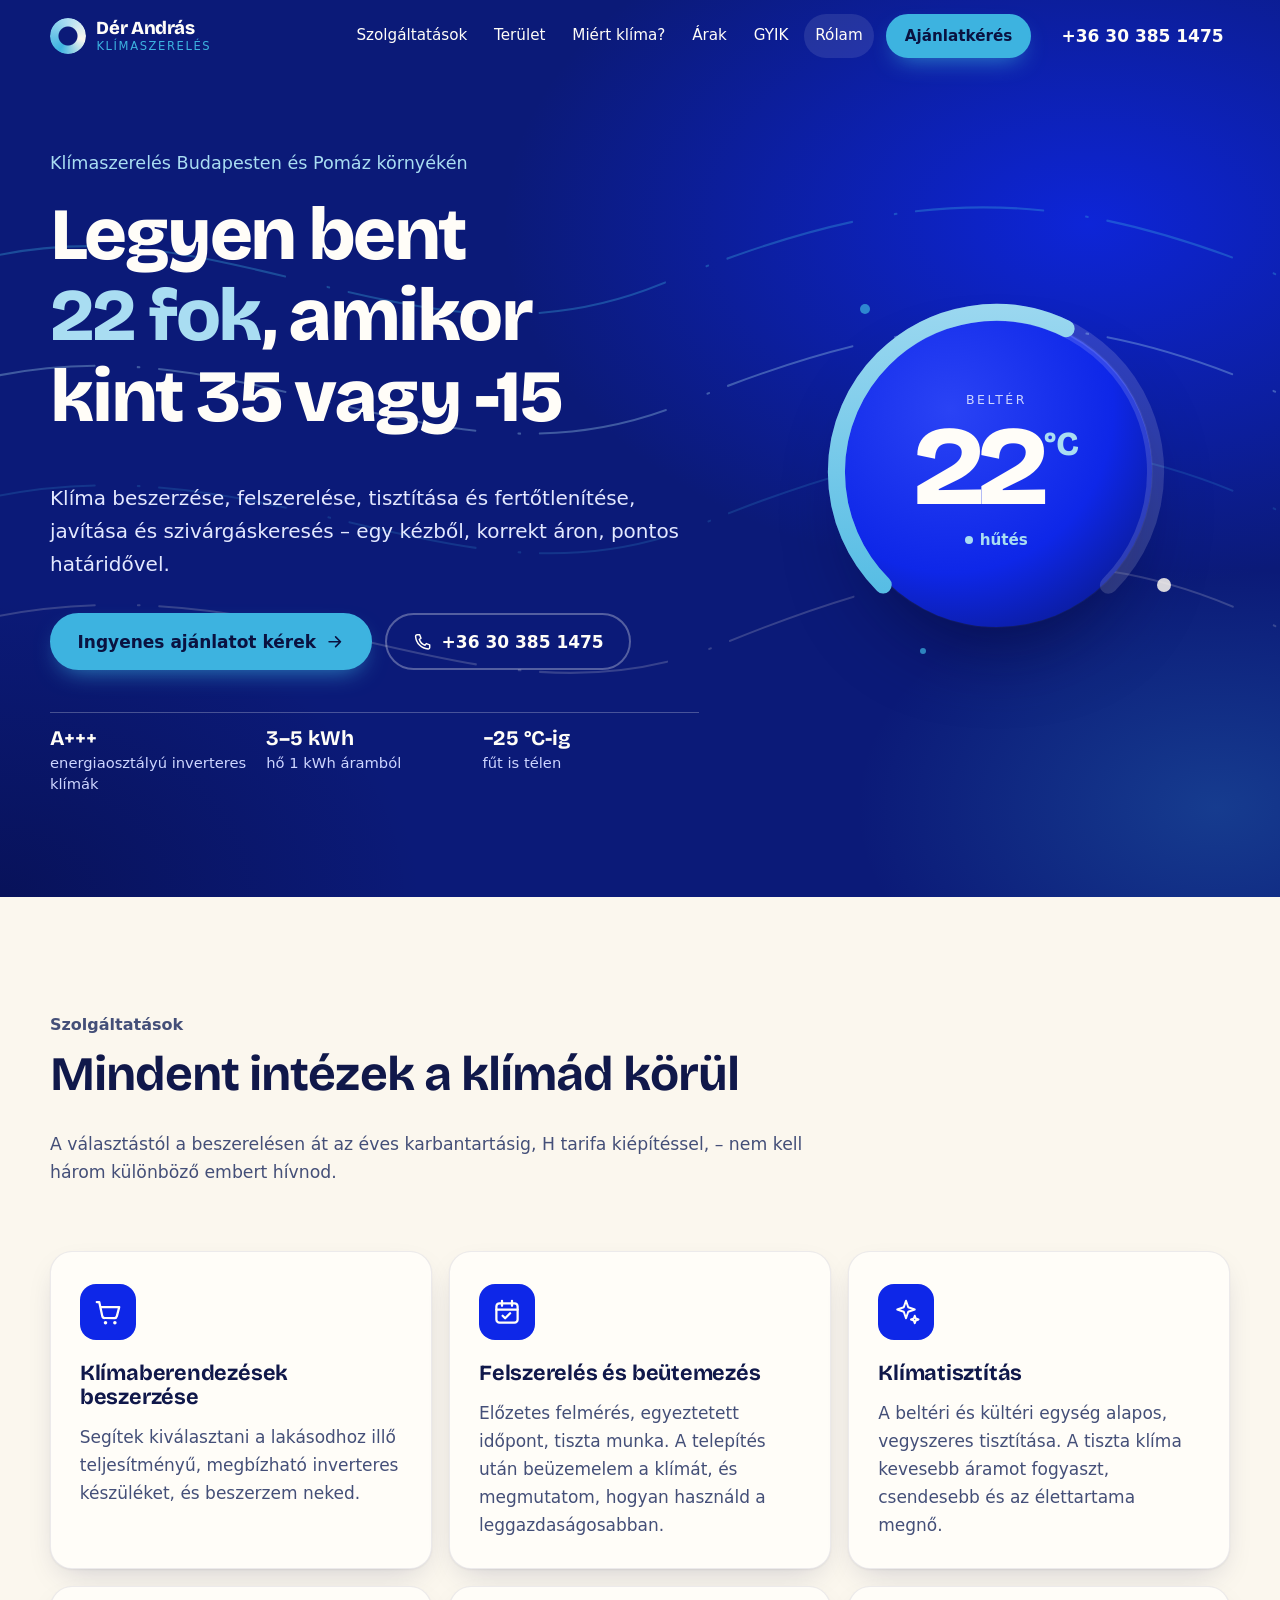
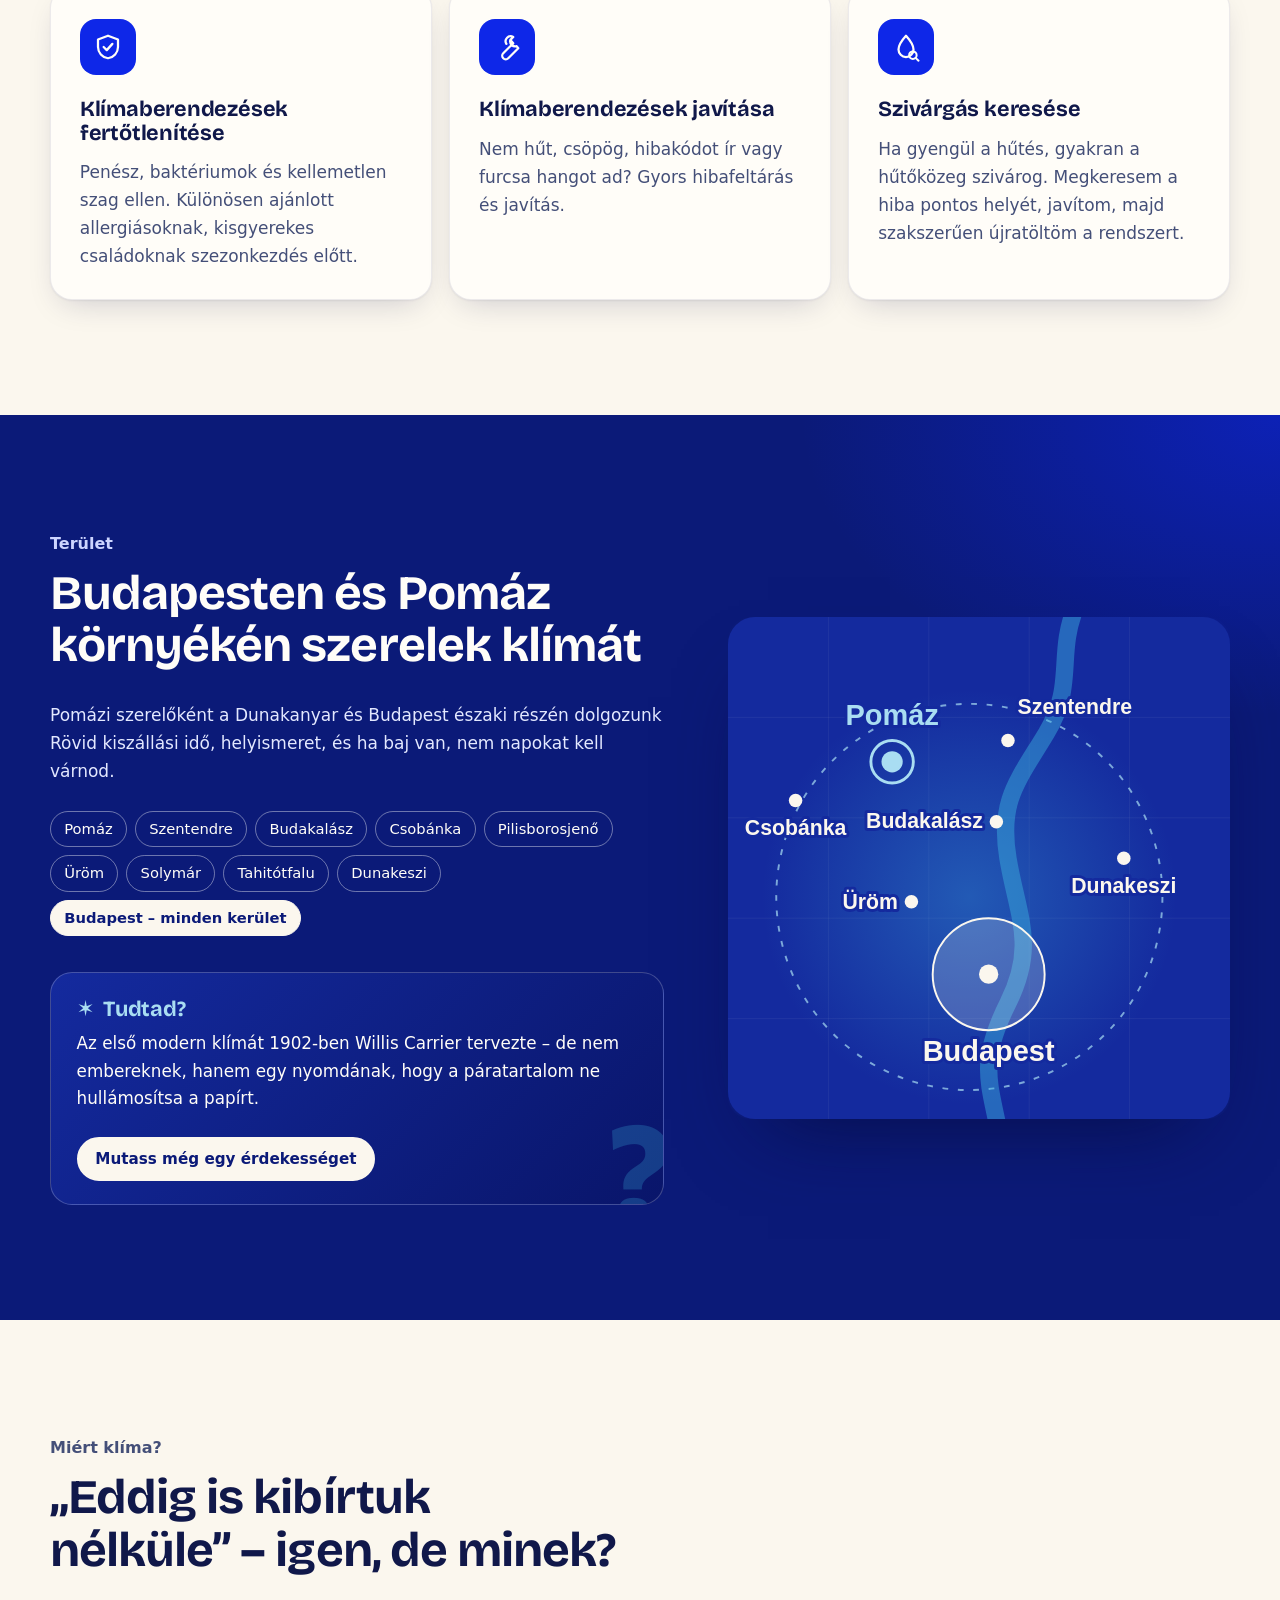
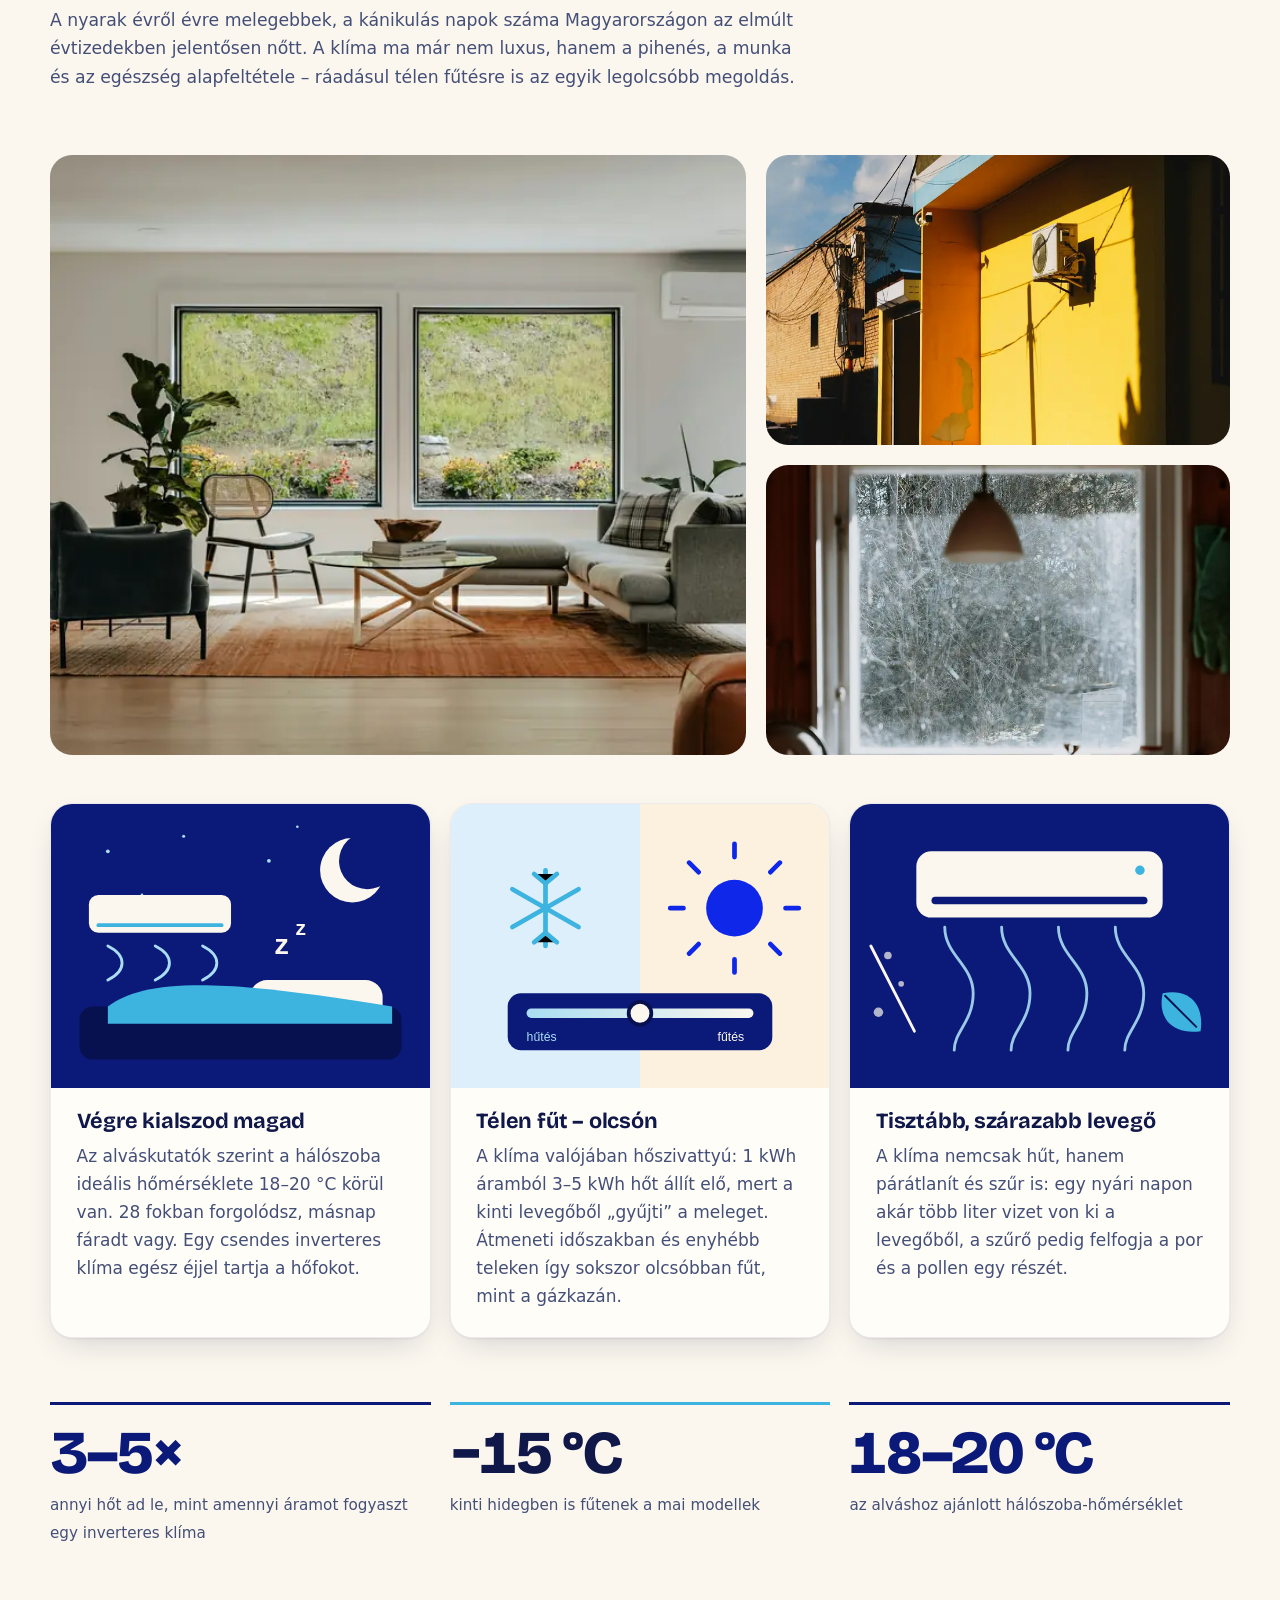
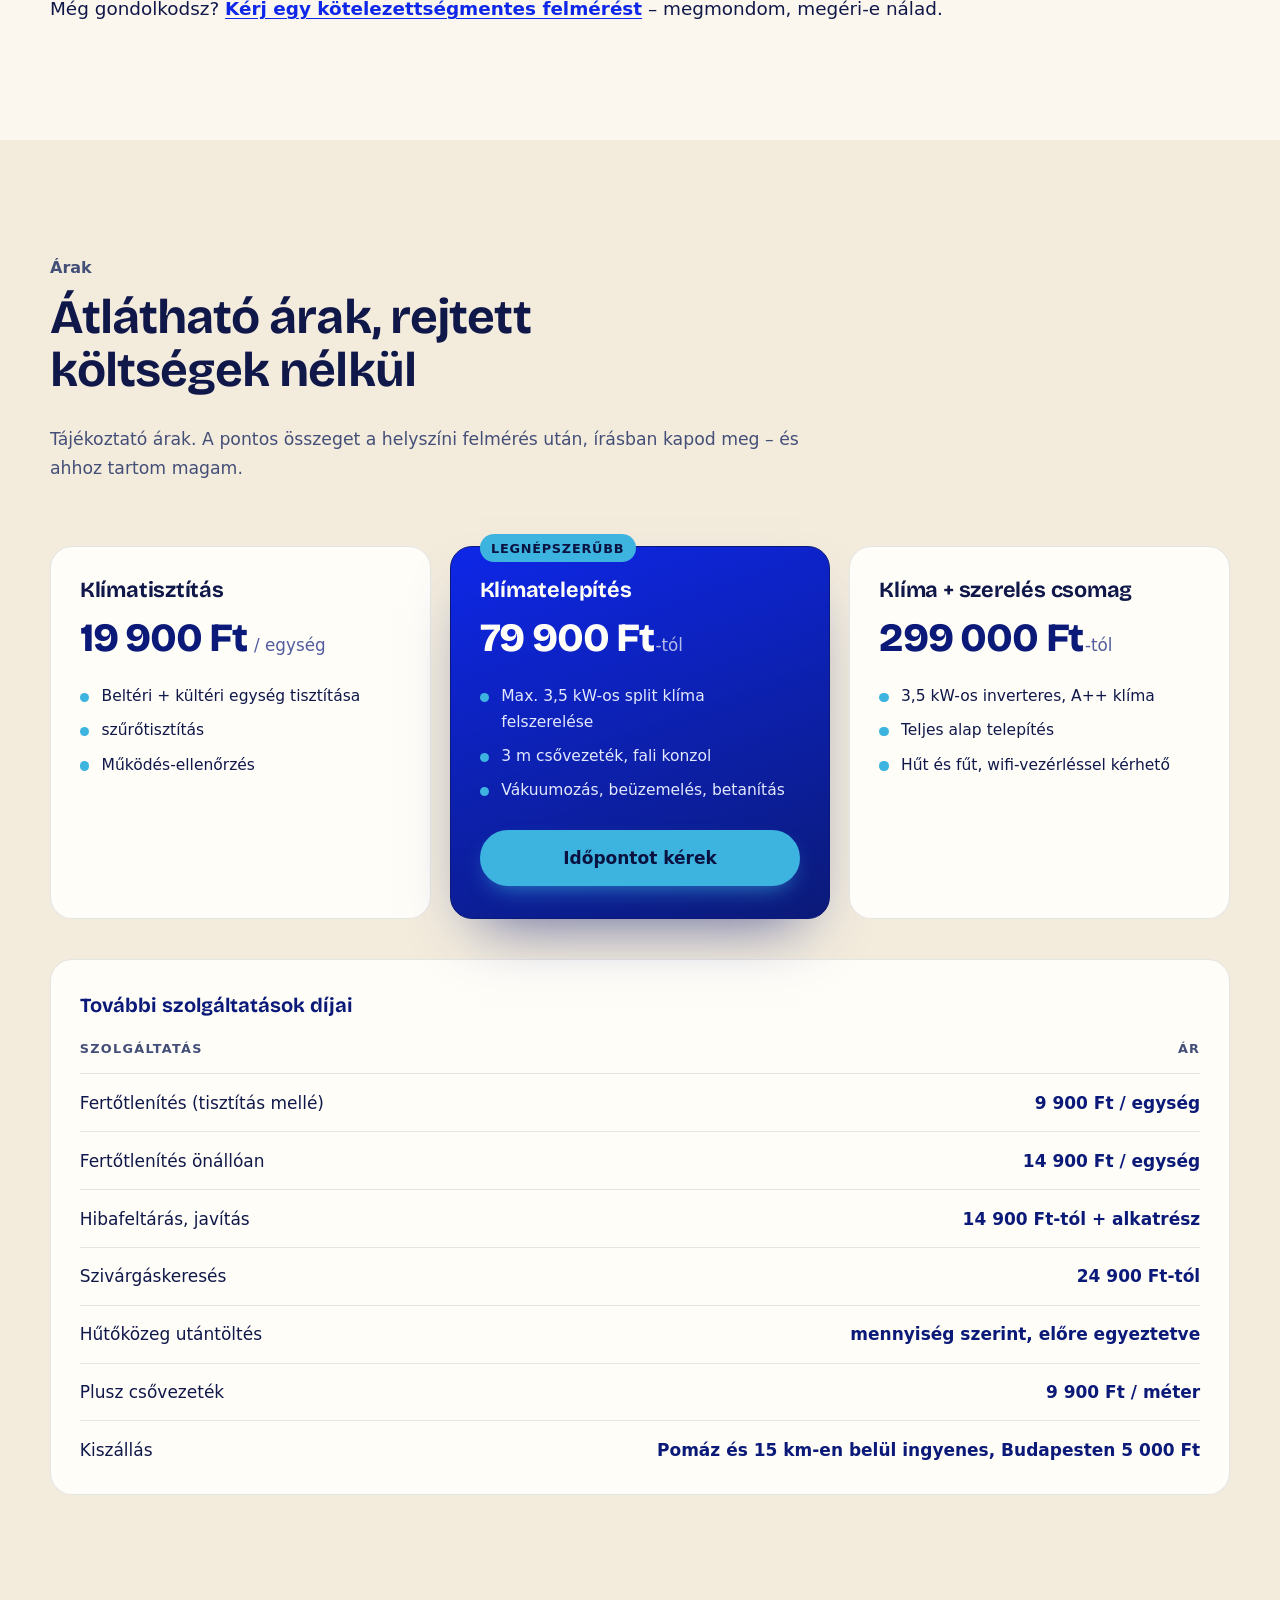
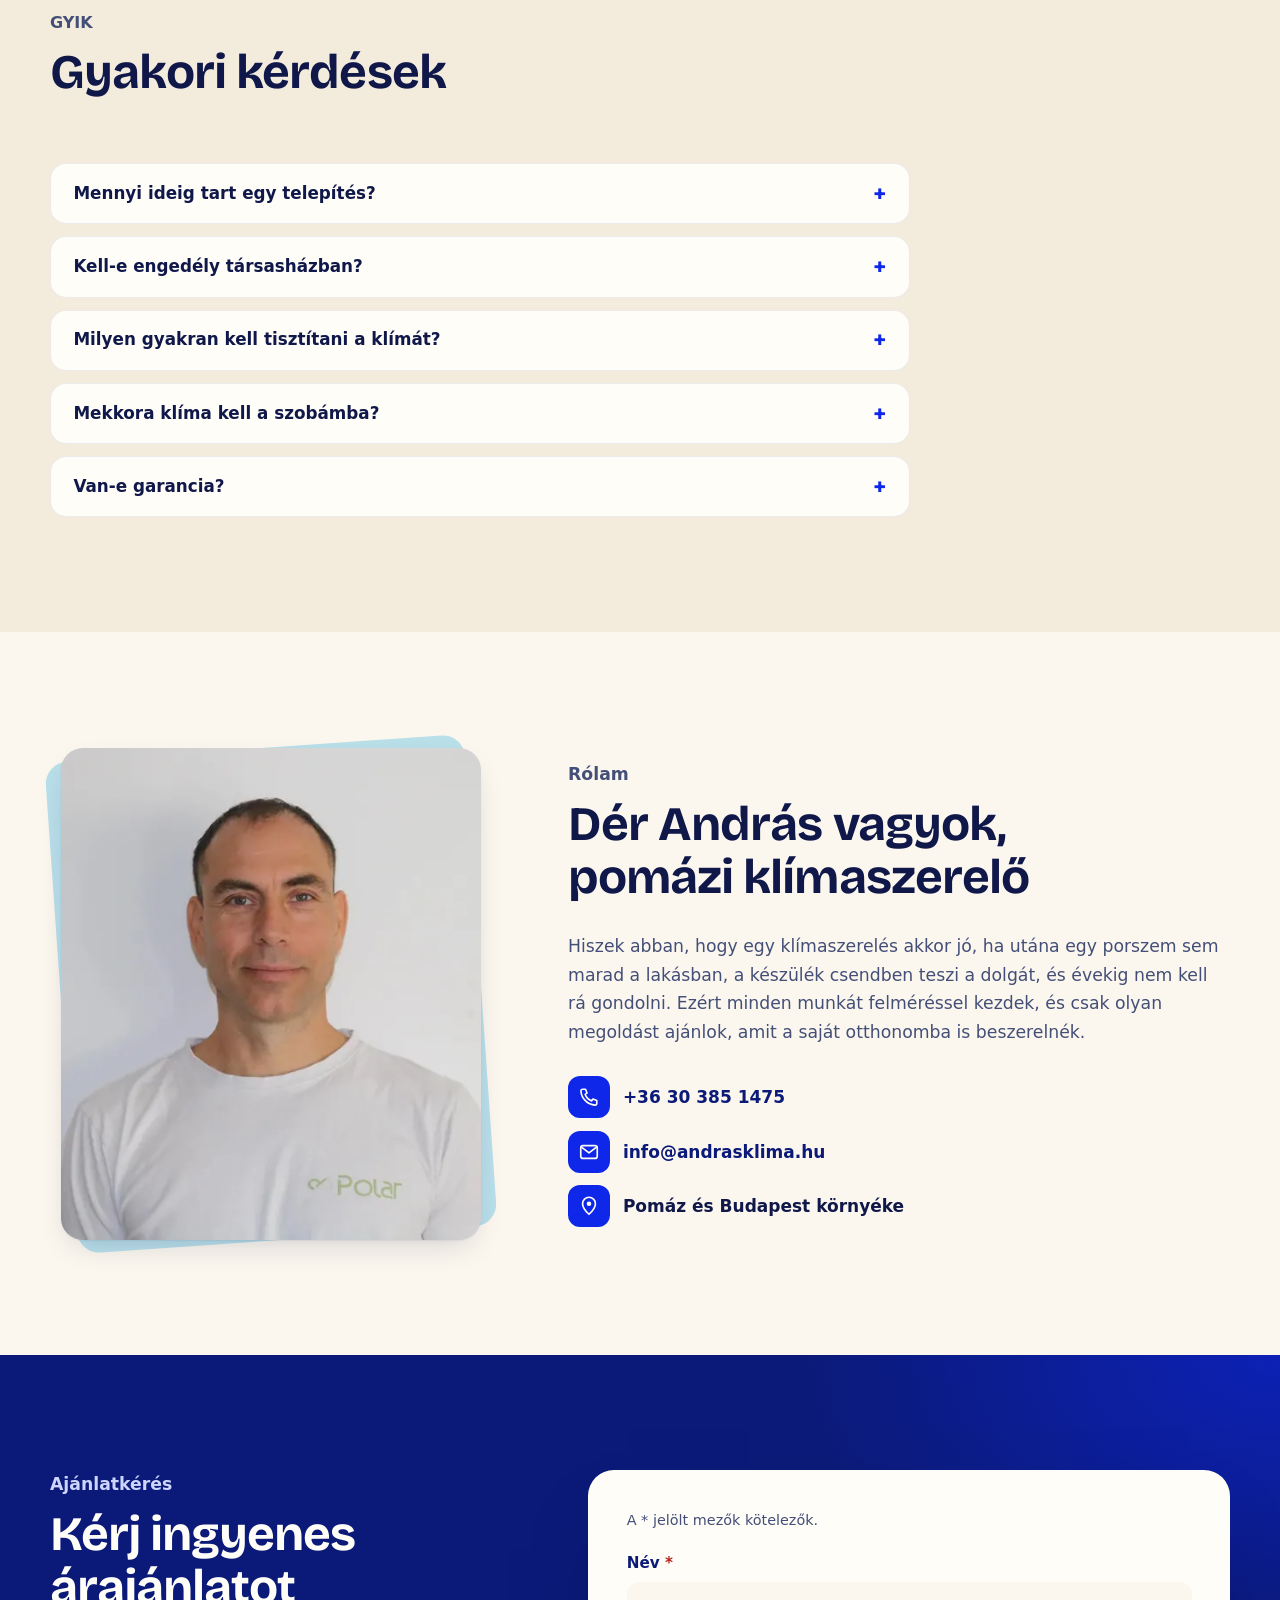
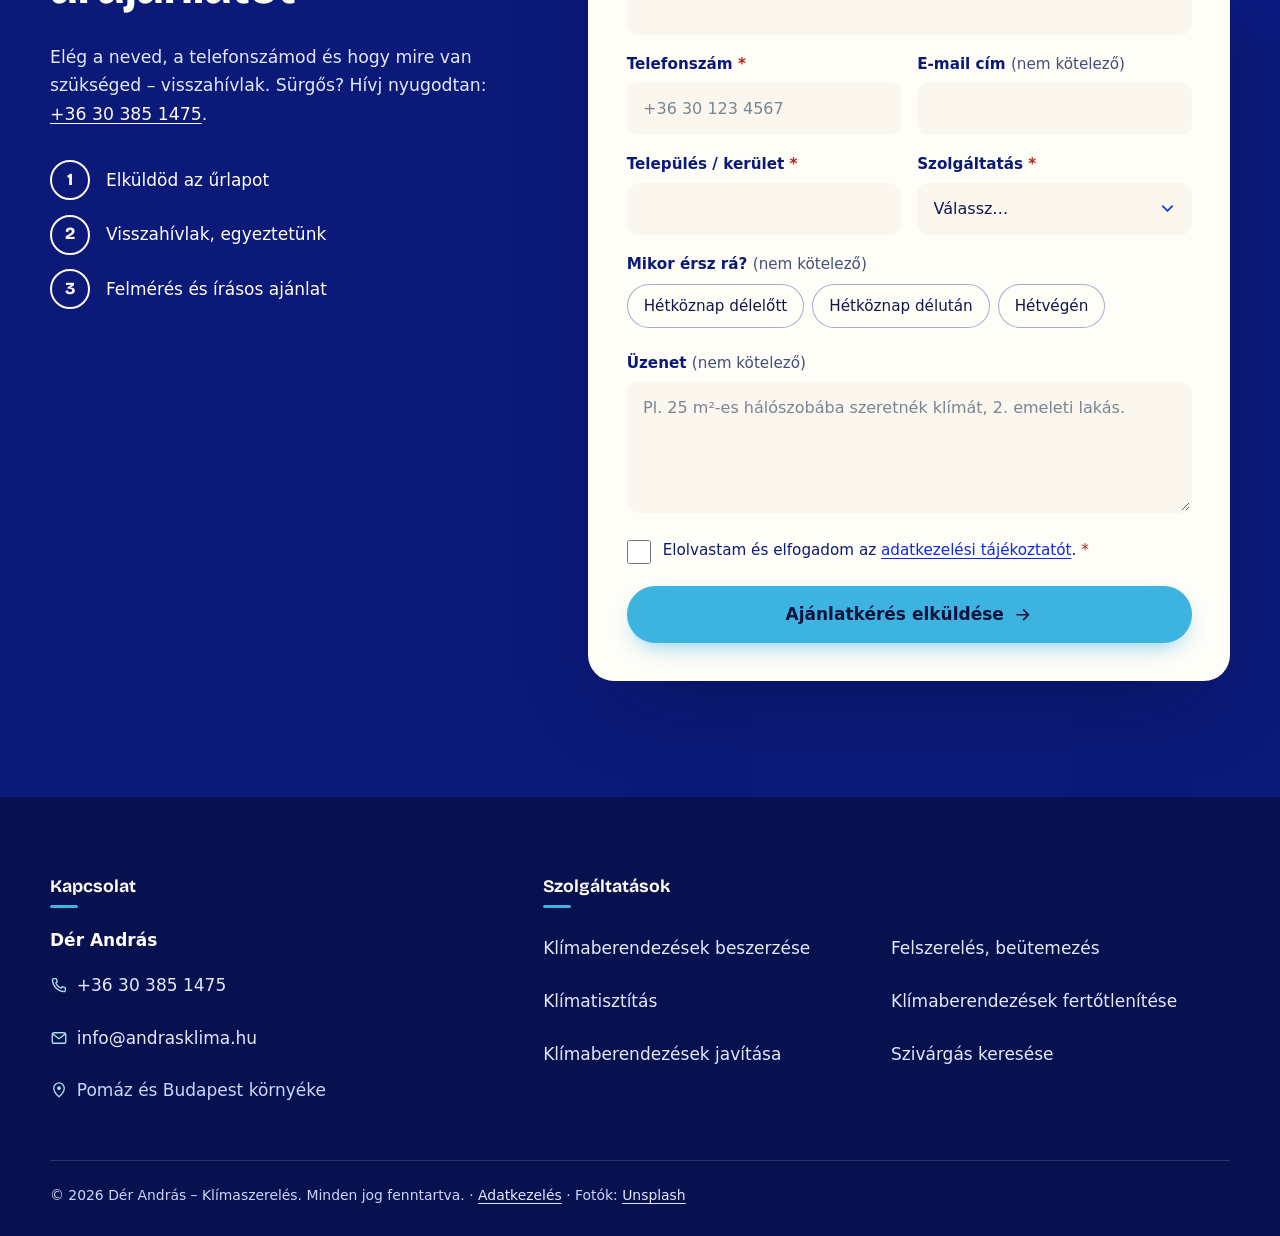
==== commit 44596b65: "Add files via upload" ====
--- a/index.html
+++ b/index.html
@@ -224,16 +224,16 @@
       <div class="wrap hero-grid">
         <div class="hero-copy">
           <p class="hero-sub">Klímaszerelés Budapesten és Pomáz környékén</p>
-          <h1 id="hero-cim">Legyen bent <em>22&nbsp;fok</em>, amikor kint 35.</h1>
-          <p class="lead">Klíma beszerzése, felszerelése, tisztítása, fertőtlenítése, javítása és szivárgáskeresés – egy kézből, korrekt áron, pontos határidővel.</p>
+          <h1 id="hero-cim">Legyen bent <em>22&nbsp;fok</em>, amikor kint 35 vagy -15</h1>
+          <p class="lead">Klíma beszerzése, felszerelése, tisztítása és fertőtlenítése, javítása és szivárgáskeresés – egy kézből, korrekt áron, pontos határidővel.</p>
           <div class="hero-actions">
             <a class="btn" href="#ajanlatkeres">Ingyenes ajánlatot kérek <svg aria-hidden="true" focusable="false"><use href="#i-arrow"/></svg></a>
             <a class="btn btn-ghost" href="tel:+36303851475"><svg aria-hidden="true" focusable="false"><use href="#i-phone"/></svg> +36 30 385 1475</a>
           </div>
           <ul class="hero-facts" role="list">
-            <li><strong>A++</strong> <span>energiaosztályú inverteres klímák</span></li>
+            <li><strong>A+++</strong> <span>energiaosztályú inverteres klímák</span></li>
             <li><strong>3–5 kWh</strong> <span>hő 1 kWh áramból</span></li>
-            <li><strong>−15 °C-ig</strong> <span>fűt is télen</span></li>
+            <li><strong>−25 °C-ig</strong> <span>fűt is télen</span></li>
           </ul>
         </div>
 
@@ -266,7 +266,7 @@
         <header class="section-head reveal">
           <p class="kicker">Szolgáltatások</p>
           <h2 id="szolg-cim">Mindent intézek a klímád körül</h2>
-          <p>A választástól a beszerelésen át az éves karbantartásig – nem kell három különböző embert hívnod.</p>
+          <p>A választástól a beszerelésen át az éves karbantartásig, H tarifa kiépítéssel, – nem kell három különböző embert hívnod.</p>
         </header>
 
         <ul class="service-grid" role="list">
@@ -283,12 +283,12 @@
           <li class="service-card reveal" id="tisztitas">
             <svg class="service-icon" aria-hidden="true" focusable="false"><use href="#i-sparkle"/></svg>
             <h3>Klímatisztítás</h3>
-            <p><span class="svc-short">Kevesebb áram, csendesebb működés, hosszabb élettartam.</span><span class="svc-long">A beltéri és kültéri egység alapos, vegyszeres tisztítása. A tiszta klíma kevesebb áramot fogyaszt, csendesebb és tovább bírja.</span></p>
+            <p><span class="svc-short">Kevesebb áram, csendesebb működés, hosszabb élettartam.</span><span class="svc-long">A beltéri és kültéri egység alapos, vegyszeres tisztítása. A tiszta klíma kevesebb áramot fogyaszt, csendesebb és az élettartama megnő.</span></p>
           </li>
           <li class="service-card reveal" id="fertotlenites">
             <svg class="service-icon" aria-hidden="true" focusable="false"><use href="#i-shield"/></svg>
             <h3>Klímaberendezések fertőtlenítése</h3>
-            <p><span class="svc-short">Penész, baktériumok és kellemetlen szag ellen.</span><span class="svc-long">Penész, baktériumok és kellemetlen szag ellen. Különösen ajánlott allergiásoknak, kisgyerekes családoknak és szezonkezdés előtt.</span></p>
+            <p><span class="svc-short">Penész, baktériumok és kellemetlen szag ellen.</span><span class="svc-long">Penész, baktériumok és kellemetlen szag ellen. Különösen ajánlott allergiásoknak, kisgyerekes családoknak szezonkezdés előtt.</span></p>
           </li>
           <li class="service-card reveal" id="javitas">
             <svg class="service-icon" aria-hidden="true" focusable="false"><use href="#i-wrench"/></svg>
@@ -298,7 +298,7 @@
           <li class="service-card reveal" id="szivargas">
             <svg class="service-icon" aria-hidden="true" focusable="false"><use href="#i-drop"/></svg>
             <h3>Szivárgás keresése</h3>
-            <p><span class="svc-short">Megtalálom a szivárgást, javítom, majd újratöltöm a rendszert.</span><span class="svc-long">Ha gyengül a hűtés, gyakran hűtőközeg szivárog. Megkeresem a hiba pontos helyét, javítom, majd szakszerűen újratöltöm a rendszert.</span></p>
+            <p><span class="svc-short">Megtalálom a szivárgást, javítom, majd újratöltöm a rendszert.</span><span class="svc-long">Ha gyengül a hűtés, gyakran a hűtőközeg szivárog. Megkeresem a hiba pontos helyét, javítom, majd szakszerűen újratöltöm a rendszert.</span></p>
           </li>
         </ul>
       </div>
@@ -310,7 +310,7 @@
         <div class="area-copy reveal">
           <p class="kicker">Terület</p>
           <h2 id="terulet-cim">Budapesten és Pomáz környékén szerelek klímát</h2>
-          <p>Pomázi szerelőként a Dunakanyar és Budapest északi része a „hazai pályám”, de a főváros bármelyik kerületébe szívesen kimegyek. Rövid kiszállási idő, helyismeret, és ha baj van, nem napokat kell várnod.</p>
+          <p>Pomázi szerelőként a Dunakanyar és Budapest északi részén dolgozunk Rövid kiszállási idő, helyismeret, és ha baj van, nem napokat kell várnod.</p>
           <ul class="town-list" aria-label="Kiemelt települések">
             <li>Pomáz</li><li>Szentendre</li><li>Budakalász</li><li>Csobánka</li><li>Pilisborosjenő</li><li>Üröm</li><li>Solymár</li><li>Tahitótfalu</li><li>Dunakeszi</li><li>Budapest – minden kerület</li>
           </ul>
@@ -398,7 +398,6 @@
           <p>Tájékoztató árak. A pontos összeget a helyszíni felmérés után, írásban kapod meg – és ahhoz tartom magam.</p>
         </header>
 
-        <p class="vat-note reveal">Az árak [ANDRÁS: bruttó árak, ÁFÁ-val – vagy alanyi adómentes vagy? Írd meg, és ide kerül a pontos szöveg.]</p>
 
         <div class="price-grid">
           <article class="price-card reveal">
@@ -406,7 +405,7 @@
             <p class="price">19 900 Ft<span class="from"> / egység</span></p>
             <ul>
               <li>Beltéri + kültéri egység tisztítása</li>
-              <li>Szűrőcsere / szűrőtisztítás</li>
+              <li>szűrőtisztítás</li>
               <li>Működés-ellenőrzés</li>
             </ul>
           </article>
@@ -462,15 +461,15 @@
         <div class="faq-list reveal">
           <details class="faq">
             <summary><h3>Mennyi ideig tart egy telepítés?</h3></summary>
-            <p>Egy átlagos split klíma beszerelése <mark class="ph">[ANDRÁS: kb. hány óra / hány nap egy átlagos szerelés?]</mark>. A pontos időt a felméréskor megmondom, és előre egyeztetjük az időpontot.</p>
+            <p>Egy átlagos split klíma beszerelése fél napot vesz igénybe. A pontos időt a felméréskor megmondom, és előre egyeztetjük az időpontot.</p>
           </details>
           <details class="faq">
             <summary><h3>Kell-e engedély társasházban?</h3></summary>
-            <p>Társasházban a kültéri egység a közös homlokzatra kerül, ezért általában kell hozzá a társasház (a közös képviselő) hozzájárulása, és egyes településeken, kerületekben a helyi településképi rendelet is előírhat bejelentést. Érdemes ezzel kezdeni. <mark class="ph">[ANDRÁS: segítesz az engedélyeztetésben, vagy csak tanácsot adsz?]</mark></p>
+            <p>Társasházban a kültéri egység a közös homlokzatra kerül, ezért általában kell hozzá a társasház (a közös képviselő) hozzájárulása, és egyes településeken, kerületekben a helyi településképi rendelet is előírhat bejelentést. Érdemes ezzel kezdeni. </p>
           </details>
           <details class="faq">
             <summary><h3>Milyen gyakran kell tisztítani a klímát?</h3></summary>
-            <p>Legalább évente egyszer, lehetőleg a nyári szezon előtt. Ha sokat megy a klíma, háziállat van a lakásban, vagy allergiás valaki, évente kétszer is megéri. <mark class="ph">[ANDRÁS: ezt ajánlod te is?]</mark></p>
+            <p>Legalább évente egyszer, lehetőleg a nyári szezon előtt, ha téli üzemben is használod és sokat megy a klíma, háziállat van a lakásban, vagy allergiás valaki, évente kétszer is szükséges.</p>
           </details>
           <details class="faq">
             <summary><h3>Mekkora klíma kell a szobámba?</h3></summary>
@@ -478,7 +477,7 @@
           </details>
           <details class="faq">
             <summary><h3>Van-e garancia?</h3></summary>
-            <p>A készülékre a gyártói garancia vonatkozik, a szerelésre pedig én vállalok garanciát. <mark class="ph">[ANDRÁS: hány év a gyártói garancia a szerelt márkákra, és hány év a te szerelési garanciád? Milyen márkákkal dolgozol?]</mark></p>
+            <p>A készülékre a gyártói garancia vonatkozik ami lehet akár 7 év is, a szerelésre pedig én vállalok garanciát.</p>
           </details>
         </div>
       </div>
@@ -497,8 +496,7 @@
           <p class="kicker">Rólam</p>
           <h2 id="rolam-cim">Dér András vagyok, pomázi klímaszerelő</h2>
           <p>Hiszek abban, hogy egy klímaszerelés akkor jó, ha utána egy porszem sem marad a lakásban, a készülék csendben teszi a dolgát, és évekig nem kell rá gondolni. Ezért minden munkát felméréssel kezdek, és csak olyan megoldást ajánlok, amit a saját otthonomba is beszerelnék.</p>
-          <p>Egyedül dolgozom, így mindig velem beszélsz – nem egy diszpécserrel. Amit megbeszélünk, azt én csinálom meg.</p>
-          <p class="placeholder-note">[ANDRÁS: hány éve szerelsz klímát, és milyen végzettséged, képesítésed van (pl. F-gáz)? Egy mondat erről sokat ad a bizalomhoz.]</p>
+          <p>
           <ul class="contact-list" role="list">
             <li><svg aria-hidden="true" focusable="false"><use href="#i-phone"/></svg><a href="tel:+36303851475">+36 30 385 1475</a></li>
             <li><svg aria-hidden="true" focusable="false"><use href="#i-mail"/></svg><a href="mailto:info@andrasklima.hu">info@andrasklima.hu</a></li>
